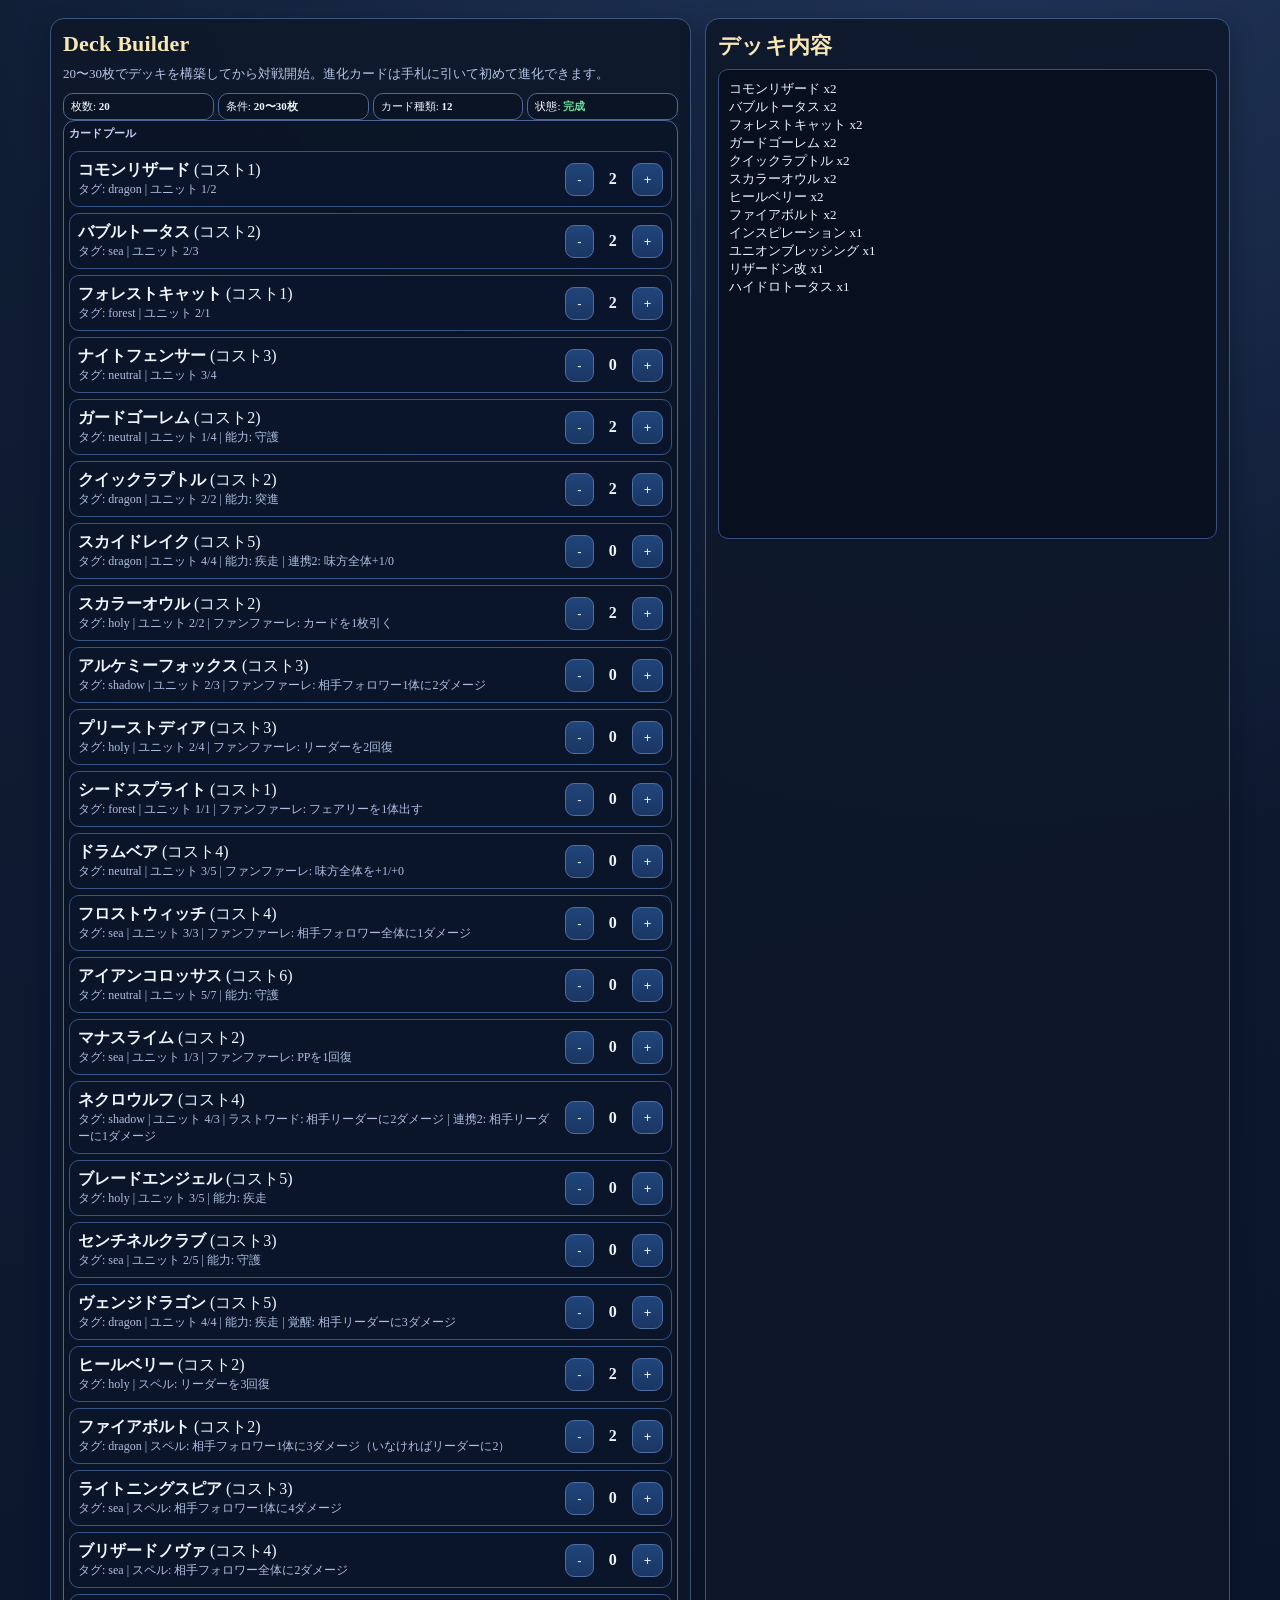
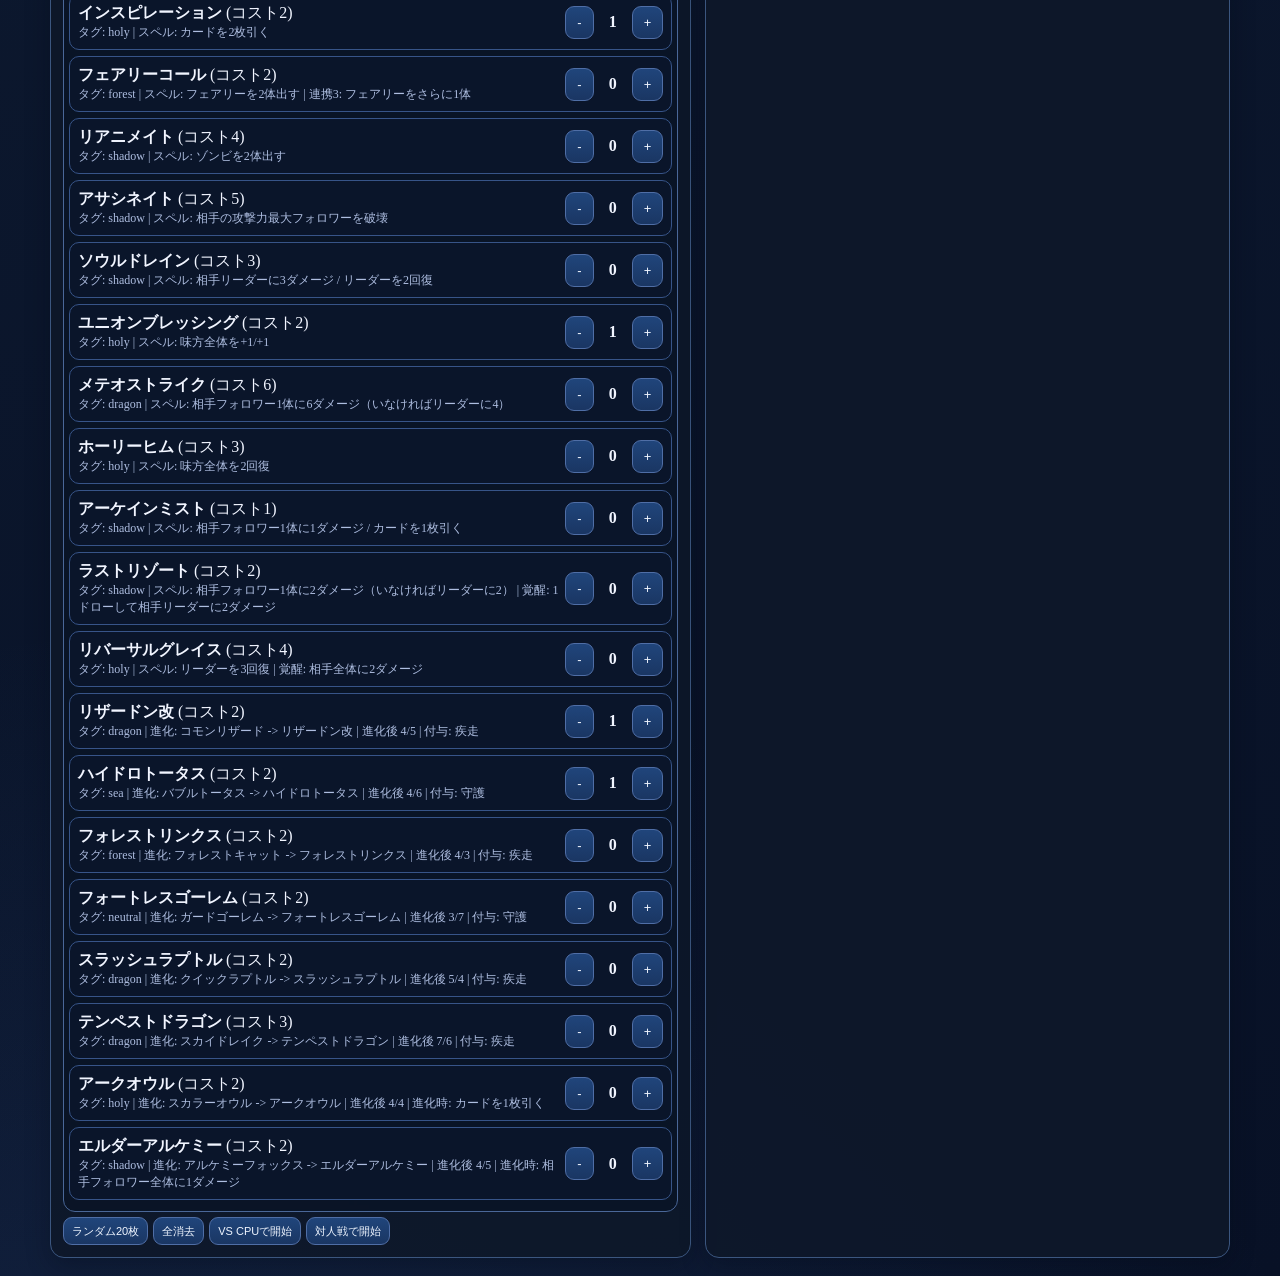
==== battle.html @ 65f060ad "Add PvP pass mode updates and second-player balance bonuses" ====
﻿<!doctype html>
<html lang="ja">
<head>
  <meta charset="UTF-8" />
  <meta name="viewport" content="width=device-width, initial-scale=1.0" />
  <title>Monverse Battle</title>
  <link rel="stylesheet" href="style.css" />
</head>
<body>
  <div id="passOverlay" class="passOverlay hidden">
    <div class="passCard">
      <div id="passTitle" class="passTitle">プレイヤー交代</div>
      <div id="passText" class="passText">端末を次のプレイヤーに渡してください</div>
      <button id="passReadyBtn">準備OK</button>
    </div>
  </div>
  <div class="rotateGuide" id="rotateGuide">
    <div class="rotateCard">
      <div class="rotateIcon">📱↻</div>
      <div class="rotateTitle">横向きプレイ推奨</div>
      <div class="rotateText">バトルは横持ちだと見やすく、操作しやすくなります。</div>
    </div>
  </div>
  <div id="battleScreen" class="app battleApp">
    <section class="panel battleMainPanel">
      <h1>Monverse Prototype</h1>
      <p class="sub">ポケモン風: 進化 / シャドバ風: PPとテンポ。先に相手リーダーHPを0にしたら勝ち。</p>

      <div class="battleArena">
        <div class="status battleHud">
          <div class="chip">ターン: <strong id="turn">1</strong></div>
          <div class="chip">あなたHP: <strong id="playerHp">20</strong></div>
          <div class="chip">相手HP: <strong id="enemyHp">20</strong></div>
          <div class="chip">PP: <strong id="pp">1/1</strong></div>
        </div>
        <div class="chip missionChip">ミッション: <strong id="missionText">未設定</strong></div>

        <div class="leaderRow">
          <div id="enemyLeaderAvatar" class="leaderCard enemyLeader targetLeader"></div>
          <div id="playerLeaderAvatar" class="leaderCard playerLeader"></div>
        </div>

        <div class="board">
          <div class="lane enemyLane">
            <h3>相手の場</h3>
            <div id="enemyBoard"></div>
          </div>
          <div class="lane playerLane">
            <h3>あなたの場（最大4体）</h3>
            <div id="playerBoard"></div>
          </div>
        </div>

        <div class="lane handLane">
          <h3>手札</h3>
          <div id="hand" class="hand"></div>
        </div>
      </div>

      <div class="actions">
        <button id="endTurnBtn">ターン終了</button>
        <button id="resetBtn">構築に戻る</button>
      </div>
    </section>

    <section class="panel battleLogPanel">
      <h1>ログ</h1>
      <div id="log" class="log"></div>
    </section>
  </div>

  <script src="cards.js"></script>
  <script src="game.js"></script>
</body>
</html>
---- style.css ----
﻿:root {
  --bg-night: #0f1d34;
  --bg-deep: #081126;
  --panel: rgba(13, 24, 45, 0.82);
  --panel-soft: rgba(20, 33, 61, 0.72);
  --line: #2c4168;
  --line-strong: #4f6ea4;
  --gold: #e6c26b;
  --gold-soft: #d8b15a;
  --text: #f1f5ff;
  --text-dim: #aebee0;
  --good: #6ae39f;
  --bad: #ff7e7e;
  --btn: #20457b;
  --btn-hover: #2e5ca0;
}

* { box-sizing: border-box; }

body {
  margin: 0;
  color: var(--text);
  font-family: "Yu Mincho", "Hiragino Mincho ProN", "MS PMincho", serif;
  background:
    radial-gradient(circle at 80% -10%, rgba(93, 130, 211, 0.28), transparent 34%),
    radial-gradient(circle at 15% 120%, rgba(71, 120, 199, 0.22), transparent 34%),
    linear-gradient(160deg, var(--bg-night), var(--bg-deep));
  min-height: 100vh;
  padding: 18px;
}

.hidden { display: none; }

.app {
  max-width: 1180px;
  margin: 0 auto;
  display: grid;
  grid-template-columns: 1.1fr 0.9fr;
  gap: 14px;
}

.panel {
  background: linear-gradient(180deg, var(--panel), var(--panel-soft));
  border: 1px solid var(--line);
  border-radius: 14px;
  padding: 12px;
  box-shadow: 0 15px 45px rgba(1, 8, 22, 0.35);
}

h1 {
  margin: 0 0 8px;
  font-size: 22px;
  letter-spacing: 0.8px;
  color: #f7e7b3;
}

.sub {
  margin: 0 0 10px;
  color: var(--text-dim);
  font-size: 13px;
}

.status {
  display: grid;
  grid-template-columns: repeat(4, minmax(0, 1fr));
  gap: 8px;
  margin-bottom: 10px;
}

.leaderRow {
  display: grid;
  grid-template-columns: 1fr 1fr;
  gap: 10px;
  margin-bottom: 10px;
}

.leaderCard {
  border: 1px solid #5375b2;
  border-radius: 12px;
  background: linear-gradient(180deg, rgba(27, 46, 84, 0.95), rgba(13, 25, 49, 0.95));
  padding: 8px;
  min-height: 88px;
  position: relative;
  overflow: hidden;
}

.leaderCard::before {
  content: "";
  position: absolute;
  inset: 0;
  background: radial-gradient(circle at 80% 20%, rgba(255, 255, 255, 0.14), transparent 50%);
  pointer-events: none;
}

.leaderCard.enemyLeader {
  border-color: #9b5f5f;
  background: linear-gradient(180deg, rgba(84, 33, 44, 0.92), rgba(42, 16, 27, 0.94));
}

.leaderCard.playerLeader {
  border-color: #4b83bb;
  background: linear-gradient(180deg, rgba(28, 58, 96, 0.92), rgba(16, 33, 58, 0.94));
}

.leaderInner {
  display: flex;
  align-items: center;
  gap: 8px;
  position: relative;
  z-index: 1;
}

.leaderFace {
  width: 50px;
  height: 50px;
  border-radius: 50%;
  border: 1px solid rgba(255, 255, 255, 0.5);
  display: grid;
  place-items: center;
  font-size: 24px;
  background: radial-gradient(circle at 30% 30%, rgba(255, 255, 255, 0.3), rgba(255, 255, 255, 0.08));
}

.leaderInfo { font-size: 12px; color: #d8e5ff; }
.leaderName { font-size: 13px; font-weight: 700; color: #f7f9ff; }

.chip {
  border: 1px solid var(--line-strong);
  border-radius: 10px;
  background: rgba(8, 18, 39, 0.7);
  padding: 8px;
  font-size: 13px;
}

.board {
  display: grid;
  gap: 10px;
  margin-bottom: 10px;
}

.lane {
  border: 1px solid var(--line);
  border-radius: 12px;
  padding: 10px;
  background: rgba(4, 12, 28, 0.55);
  min-height: 110px;
}

.handLane { margin-bottom: 10px; }

.lane h3 {
  margin: 0 0 8px;
  font-size: 13px;
  color: #c8d6fa;
  letter-spacing: 0.2px;
}

.boardRow {
  display: flex;
  gap: 8px;
  flex-wrap: wrap;
}

.catalog {
  min-height: 260px;
  display: grid;
  gap: 6px;
}

.catalogRow {
  border: 1px solid #375488;
  border-radius: 10px;
  padding: 8px;
  display: grid;
  grid-template-columns: 1fr auto;
  gap: 6px;
  background: rgba(10, 22, 44, 0.8);
}

.catalogMeta {
  font-size: 12px;
  color: var(--text-dim);
}

.rowControls {
  display: inline-flex;
  align-items: center;
  gap: 6px;
}

.qty {
  min-width: 26px;
  text-align: center;
  font-weight: 600;
}

.card {
  border: 1px solid var(--line-strong);
  background: linear-gradient(180deg, #172d53, #112242);
  border-radius: 11px;
  padding: 8px;
  font-size: 13px;
  line-height: 1.35;
  cursor: pointer;
  transition: transform 0.12s ease, border-color 0.12s ease, box-shadow 0.12s ease;
}

.card:hover {
  transform: translateY(-2px);
  border-color: var(--gold-soft);
  box-shadow: 0 4px 14px rgba(8, 20, 42, 0.35);
}

.battleCard {
  width: 154px;
  min-height: 205px;
  display: grid;
  grid-template-rows: auto 1fr auto;
  gap: 6px;
  position: relative;
  overflow: hidden;
  border: 1px solid #5e79b0;
  background: linear-gradient(180deg, rgba(29, 49, 89, 0.92), rgba(20, 31, 58, 0.96));
}

.battleCard::before {
  content: "";
  position: absolute;
  inset: 0;
  background: radial-gradient(circle at 20% 15%, rgba(255, 255, 255, 0.12), transparent 45%);
  pointer-events: none;
}

.battleCard.spellCard {
  border-color: #8a66c9;
  background: linear-gradient(180deg, rgba(60, 42, 111, 0.92), rgba(31, 24, 62, 0.96));
}

.battleCard.evolutionCard {
  border-color: #2ea9ad;
  background: linear-gradient(180deg, rgba(26, 79, 89, 0.92), rgba(14, 42, 49, 0.96));
}

.battleCard.selected {
  border-color: var(--gold);
  box-shadow: 0 0 0 2px rgba(230, 194, 107, 0.35);
}

.battleCard.used { opacity: 0.62; }

.cardTop {
  display: flex;
  justify-content: space-between;
  align-items: flex-start;
  gap: 6px;
  position: relative;
  z-index: 1;
}

.cardName {
  font-size: 13px;
  font-weight: 700;
  color: #f6fbff;
  line-height: 1.2;
}

.costOrb {
  min-width: 28px;
  height: 28px;
  border-radius: 50%;
  border: 1px solid #8dc4ff;
  background: radial-gradient(circle at 30% 30%, #8fd2ff, #2a67b7);
  color: #fff;
  display: grid;
  place-items: center;
  font-size: 13px;
  font-weight: 700;
}

.cardArt {
  border: 1px solid rgba(147, 174, 230, 0.7);
  border-radius: 8px;
  background:
    linear-gradient(160deg, rgba(132, 171, 238, 0.25), rgba(255, 255, 255, 0.04)),
    repeating-linear-gradient(45deg, rgba(255, 255, 255, 0.04), rgba(255, 255, 255, 0.04) 6px, transparent 6px, transparent 12px);
  padding: 6px;
  display: flex;
  flex-direction: column;
  justify-content: space-between;
  align-items: stretch;
  min-height: 92px;
  position: relative;
  z-index: 1;
}

.artFrame {
  width: 100%;
  height: 100%;
  border-radius: 6px;
  border: 1px solid rgba(255, 255, 255, 0.22);
  display: flex;
  align-items: flex-end;
  justify-content: space-between;
  padding: 6px;
  gap: 6px;
}

.artSigil {
  width: 34px;
  height: 34px;
  border-radius: 50%;
  border: 1px solid rgba(255, 255, 255, 0.42);
  display: grid;
  place-items: center;
  font-size: 16px;
  background: rgba(255, 255, 255, 0.14);
}

.artName {
  font-size: 10px;
  letter-spacing: 0.3px;
  color: #ecf4ff;
  background: rgba(0, 0, 0, 0.28);
  padding: 2px 6px;
  border-radius: 999px;
}

.art-dragon { background: linear-gradient(145deg, rgba(178, 91, 72, 0.42), rgba(84, 32, 25, 0.52)); }
.art-forest { background: linear-gradient(145deg, rgba(83, 158, 101, 0.38), rgba(24, 67, 33, 0.52)); }
.art-sea { background: linear-gradient(145deg, rgba(70, 137, 186, 0.38), rgba(24, 48, 86, 0.52)); }
.art-holy { background: linear-gradient(145deg, rgba(199, 180, 91, 0.34), rgba(91, 74, 20, 0.5)); }
.art-shadow { background: linear-gradient(145deg, rgba(127, 82, 153, 0.36), rgba(45, 24, 68, 0.56)); }
.art-neutral { background: linear-gradient(145deg, rgba(120, 136, 166, 0.34), rgba(40, 52, 74, 0.52)); }

.cardText {
  font-size: 11px;
  color: #d9e6ff;
  line-height: 1.25;
  background: rgba(0, 0, 0, 0.28);
  border: 1px solid rgba(255, 255, 255, 0.14);
  border-radius: 6px;
  padding: 3px 5px;
}

.cardBottom {
  display: flex;
  justify-content: space-between;
  align-items: center;
  position: relative;
  z-index: 1;
}

.stat {
  min-width: 30px;
  padding: 3px 6px;
  border-radius: 999px;
  border: 1px solid rgba(255, 255, 255, 0.28);
  font-weight: 700;
  text-align: center;
}

.statAtk { background: rgba(231, 83, 83, 0.38); }
.statHp { background: rgba(72, 175, 112, 0.38); }

.tags {
  display: flex;
  flex-wrap: wrap;
  gap: 4px;
}

.tag {
  font-size: 10px;
  border: 1px solid #7394cf;
  border-radius: 999px;
  padding: 1px 6px;
  color: #dbe8ff;
  background: rgba(39, 63, 108, 0.6);
}

.small {
  font-size: 12px;
  color: var(--text-dim);
}

.emptySlot {
  width: 154px;
  min-height: 205px;
  border: 1px dashed #466091;
  border-radius: 11px;
  display: grid;
  place-items: center;
  color: #93a8d4;
  font-size: 12px;
  background: rgba(13, 26, 50, 0.45);
}

.hand {
  min-height: 240px;
  border: 1px dashed #3c5480;
  border-radius: 11px;
  padding: 8px;
  background: rgba(10, 20, 41, 0.6);
  display: flex;
  gap: 8px;
  flex-wrap: wrap;
}

.actions {
  display: flex;
  gap: 8px;
  margin-top: 10px;
  flex-wrap: wrap;
}

button {
  border: 1px solid #4f6ea6;
  background: linear-gradient(180deg, var(--btn), #1a3663);
  color: #f0f6ff;
  border-radius: 9px;
  padding: 8px 11px;
  font-size: 13px;
  cursor: pointer;
}

button:hover { background: linear-gradient(180deg, var(--btn-hover), #285495); }
button:disabled { opacity: 0.5; cursor: not-allowed; }

.evoBtn {
  width: 100%;
  margin-top: 6px;
  border-color: #7cb6d1;
  background: linear-gradient(180deg, #1b7181, #13505c);
}

.log {
  min-height: 470px;
  max-height: 470px;
  overflow: auto;
  background: rgba(6, 14, 30, 0.78);
  border: 1px solid #2f4570;
  border-radius: 10px;
  padding: 10px;
  font-size: 13px;
  white-space: pre-wrap;
}

.statusGood { color: var(--good); font-weight: 700; }
.statusBad { color: var(--bad); font-weight: 700; }
.win { color: var(--good); font-weight: 700; }
.lose { color: var(--bad); font-weight: 700; }

@media (max-width: 920px) {
  .app { grid-template-columns: 1fr; }
  .status { grid-template-columns: repeat(2, minmax(0, 1fr)); }
  .battleCard,
  .emptySlot { width: 47%; min-width: 142px; }
  .hand { min-height: 180px; }
  .log { min-height: 240px; max-height: 240px; }
}

.titleWrap {
  min-height: calc(100vh - 36px);
  display: grid;
  place-items: center;
}

.titlePanel {
  width: min(880px, 96vw);
  border: 1px solid #3e5f95;
  border-radius: 18px;
  padding: 20px;
  background: linear-gradient(180deg, rgba(13, 25, 49, 0.9), rgba(7, 15, 31, 0.9));
  box-shadow: 0 16px 55px rgba(1, 9, 26, 0.45);
  text-align: center;
}

.titleKicker {
  margin: 0;
  color: #9ab4e8;
  letter-spacing: 1.5px;
  font-size: 12px;
}

.titleMain {
  margin: 8px 0 4px;
  font-size: clamp(42px, 9vw, 88px);
  line-height: 1;
  letter-spacing: 4px;
  color: #f8d98b;
  text-shadow: 0 0 20px rgba(243, 200, 96, 0.28);
}

.titleSub {
  margin: 0 0 14px;
  color: #c4d5f7;
}

.titleStage {
  position: relative;
  margin: 0 auto;
  width: min(520px, 95%);
  height: 250px;
  border-radius: 14px;
  border: 1px solid #345483;
  background:
    radial-gradient(circle at 78% 18%, rgba(250, 241, 179, 0.2), transparent 20%),
    linear-gradient(180deg, rgba(24, 46, 84, 0.65), rgba(10, 24, 50, 0.8));
  overflow: hidden;
}

.moonGlow {
  position: absolute;
  right: 38px;
  top: 30px;
  width: 72px;
  height: 72px;
  border-radius: 50%;
  background: radial-gradient(circle at 35% 35%, #fff7cc, #d0b064);
  filter: blur(0.3px);
  opacity: 0.9;
}

.kungfuCat {
  position: absolute;
  left: 50%;
  top: 55%;
  transform: translate(-50%, -50%);
  width: 110px;
  height: 140px;
  animation: cat-bounce 0.8s ease-in-out infinite;
}

.catHead {
  position: absolute;
  left: 38px;
  top: 0;
  font-size: 34px;
}

.catBody {
  position: absolute;
  left: 41px;
  top: 38px;
  width: 30px;
  height: 54px;
  border-radius: 14px;
  background: linear-gradient(180deg, #f6d28e, #d3975e);
  border: 1px solid rgba(75, 35, 12, 0.36);
}

.paw, .leg {
  position: absolute;
  width: 12px;
  background: linear-gradient(180deg, #f6d28e, #d3975e);
  border-radius: 999px;
  transform-origin: top center;
}

.paw { top: 40px; height: 34px; }
.leg { top: 90px; height: 36px; }

.pawLeft {
  left: 30px;
  animation: paw-left 0.8s ease-in-out infinite;
}

.pawRight {
  left: 68px;
  animation: paw-right 0.8s ease-in-out infinite;
}

.legLeft {
  left: 40px;
  animation: leg-left 0.8s ease-in-out infinite;
}

.legRight {
  left: 60px;
  animation: leg-right 0.8s ease-in-out infinite;
}

.tail {
  position: absolute;
  left: 73px;
  top: 62px;
  width: 36px;
  height: 10px;
  border-radius: 999px;
  background: linear-gradient(180deg, #f6d28e, #d3975e);
  transform-origin: left center;
  animation: tail-swing 0.8s ease-in-out infinite;
}

.titleActions {
  margin-top: 16px;
}

.titleBtn {
  display: inline-block;
  min-width: 220px;
  text-decoration: none;
  border: 1px solid #4f6ea6;
  background: linear-gradient(180deg, #2b5da5, #1a3d70);
  color: #f6fbff;
  border-radius: 10px;
  padding: 12px 18px;
  font-weight: 700;
  letter-spacing: 0.4px;
}

.titleBtn:hover {
  background: linear-gradient(180deg, #3c74c4, #245394);
}

@keyframes cat-bounce {
  0%, 100% { transform: translate(-50%, -50%) translateY(0); }
  50% { transform: translate(-50%, -50%) translateY(-6px); }
}

@keyframes paw-left {
  0%, 100% { transform: rotate(25deg); }
  50% { transform: rotate(-45deg); }
}

@keyframes paw-right {
  0%, 100% { transform: rotate(-20deg); }
  50% { transform: rotate(55deg); }
}

@keyframes leg-left {
  0%, 100% { transform: rotate(-10deg); }
  50% { transform: rotate(25deg); }
}

@keyframes leg-right {
  0%, 100% { transform: rotate(15deg); }
  50% { transform: rotate(-20deg); }
}

@keyframes tail-swing {
  0%, 100% { transform: rotate(20deg); }
  50% { transform: rotate(-25deg); }
}
/* --- Party Mode Overrides --- */
body {
  animation: bg-pan 16s ease-in-out infinite alternate;
}

.panel {
  animation: panel-float 7s ease-in-out infinite;
}

.chip {
  animation: chip-pulse 2.4s ease-in-out infinite;
}

.leaderCard {
  animation: aura-wave 3s ease-in-out infinite;
}

.battleCard {
  animation: card-idle 2.6s ease-in-out infinite;
}

.battleCard.selected {
  animation: selected-glow 0.9s ease-in-out infinite;
}

.costOrb {
  animation: orb-spin 3.6s linear infinite;
}

.artSigil {
  animation: sigil-bob 1.8s ease-in-out infinite;
}

.hand .battleCard {
  transform-origin: center bottom;
}

.hand .battleCard:nth-child(odd) { animation-delay: .1s; }
.hand .battleCard:nth-child(even) { animation-delay: .35s; }

button {
  transition: transform .14s ease, box-shadow .14s ease, filter .14s ease;
}

button:hover {
  transform: translateY(-2px) scale(1.02);
  box-shadow: 0 6px 16px rgba(42, 106, 197, .35);
  filter: brightness(1.08);
}

.titleStage {
  animation: stage-breathe 3.4s ease-in-out infinite;
}

.titleBtn {
  animation: btn-throb 1.6s ease-in-out infinite;
}

.fx-layer {
  position: fixed;
  inset: 0;
  pointer-events: none;
  overflow: hidden;
  z-index: 999;
}

.fx-particle {
  position: absolute;
  left: 0;
  top: 0;
  font-size: 20px;
  opacity: 0;
  transform: translate(-50%, -50%);
  animation: fx-burst var(--dur, 900ms) ease-out forwards;
  text-shadow: 0 0 10px rgba(255,255,255,.6);
}

.screen-flash::after {
  content: "";
  position: fixed;
  inset: 0;
  pointer-events: none;
  background: radial-gradient(circle at center, rgba(255,255,255,.22), transparent 60%);
  animation: flash-out 260ms ease-out forwards;
  z-index: 998;
}

@keyframes bg-pan {
  0% { background-position: 0% 0%, 100% 100%, 0% 0%; }
  100% { background-position: 8% -3%, 88% 108%, 100% 100%; }
}

@keyframes panel-float {
  0%, 100% { transform: translateY(0); }
  50% { transform: translateY(-3px); }
}

@keyframes chip-pulse {
  0%, 100% { box-shadow: 0 0 0 rgba(123, 167, 245, 0); }
  50% { box-shadow: 0 0 14px rgba(123, 167, 245, 0.24); }
}

@keyframes aura-wave {
  0%, 100% { box-shadow: inset 0 0 0 rgba(255,255,255,0); }
  50% { box-shadow: inset 0 0 18px rgba(255,255,255,0.14); }
}

@keyframes card-idle {
  0%, 100% { transform: translateY(0) rotate(0deg); }
  50% { transform: translateY(-2px) rotate(-0.35deg); }
}

@keyframes selected-glow {
  0%, 100% { box-shadow: 0 0 0 2px rgba(230, 194, 107, 0.32), 0 0 0 rgba(230, 194, 107, 0); }
  50% { box-shadow: 0 0 0 2px rgba(230, 194, 107, 0.55), 0 0 16px rgba(230, 194, 107, .35); }
}

@keyframes orb-spin {
  0% { transform: rotate(0deg); filter: hue-rotate(0deg); }
  100% { transform: rotate(360deg); filter: hue-rotate(14deg); }
}

@keyframes sigil-bob {
  0%, 100% { transform: translateY(0) scale(1); }
  50% { transform: translateY(-3px) scale(1.04); }
}

@keyframes stage-breathe {
  0%, 100% { transform: scale(1); }
  50% { transform: scale(1.008); }
}

@keyframes btn-throb {
  0%, 100% { box-shadow: 0 0 0 rgba(94, 168, 255, 0); }
  50% { box-shadow: 0 0 20px rgba(94, 168, 255, 0.35); }
}

@keyframes flash-out {
  from { opacity: 1; }
  to { opacity: 0; }
}

@keyframes fx-burst {
  0% {
    opacity: 0;
    transform: translate(-50%, -50%) rotate(0deg) scale(.4);
  }
  10% {
    opacity: 1;
  }
  100% {
    opacity: 0;
    transform:
      translate(calc(-50% + var(--dx, 0px)), calc(-50% + var(--dy, -80px)))
      rotate(var(--rot, 180deg))
      scale(1.25);
  }
}
/* --- Battle Board Refresh (Shadowverse-like layout + mobile) --- */
.battleApp {
  grid-template-columns: 1fr 360px;
  align-items: start;
}

.battleMainPanel {
  padding: 14px;
}

.battleLogPanel .log {
  min-height: 620px;
  max-height: 620px;
}

.battleArena {
  border: 1px solid rgba(89, 129, 191, 0.55);
  border-radius: 14px;
  padding: 10px;
  background:
    radial-gradient(circle at 50% 48%, rgba(125, 171, 255, 0.16), transparent 38%),
    linear-gradient(180deg, rgba(10, 22, 44, 0.68), rgba(6, 15, 33, 0.72));
  box-shadow: inset 0 0 40px rgba(3, 10, 24, 0.55);
}

.battleHud {
  margin-bottom: 12px;
}

.enemyLane {
  background: linear-gradient(180deg, rgba(73, 30, 40, 0.32), rgba(23, 11, 17, 0.38));
}

.playerLane {
  background: linear-gradient(180deg, rgba(28, 58, 96, 0.32), rgba(13, 25, 44, 0.38));
}

.targetLeader {
  cursor: pointer;
  transition: transform .14s ease, box-shadow .14s ease, border-color .14s ease;
}

.targetLeader:hover {
  transform: translateY(-2px);
}

.leaderTargetable {
  border-color: var(--gold) !important;
  box-shadow: 0 0 0 2px rgba(230, 194, 107, .35), 0 0 18px rgba(230, 194, 107, .28);
}

.actions #attackHint {
  display: inline-flex;
  align-items: center;
  margin-left: 4px;
}

@media (max-width: 1120px) {
  .battleApp {
    grid-template-columns: 1fr;
  }

  .battleLogPanel .log {
    min-height: 220px;
    max-height: 260px;
  }
}

@media (max-width: 820px) {
  body {
    padding: 10px;
  }

  .battleMainPanel {
    padding: 10px;
  }

  .status {
    grid-template-columns: repeat(2, minmax(0, 1fr));
    gap: 6px;
  }

  .leaderRow {
    grid-template-columns: 1fr;
    gap: 8px;
  }

  .lane {
    padding: 8px;
    min-height: 88px;
  }

  .boardRow {
    flex-wrap: nowrap;
    overflow-x: auto;
    padding-bottom: 4px;
    scrollbar-width: thin;
  }

  .battleCard,
  .emptySlot {
    width: 128px;
    min-width: 128px;
    min-height: 178px;
  }

  .hand {
    flex-wrap: nowrap;
    overflow-x: auto;
    min-height: 190px;
    gap: 7px;
  }

  .cardName {
    font-size: 12px;
  }

  .cardText {
    font-size: 10px;
  }

  .actions {
    gap: 6px;
  }

  .actions button {
    padding: 9px 10px;
    font-size: 12px;
  }

  .actions #attackHint {
    flex-basis: 100%;
    font-size: 11px;
    margin-left: 0;
  }
}
/* --- Strong Mobile Fixes --- */
@media (max-width: 900px) {
  .battleApp {
    grid-template-columns: 1fr !important;
    gap: 10px;
  }

  .battleMainPanel,
  .battleLogPanel {
    width: 100%;
  }

  .battleLogPanel {
    order: 2;
  }

  .battleMainPanel {
    order: 1;
  }

  .battleArena {
    padding: 8px;
  }

  .boardRow,
  .hand {
    overflow-x: auto;
    overflow-y: hidden;
    -webkit-overflow-scrolling: touch;
    overscroll-behavior-x: contain;
    touch-action: pan-x;
  }

  .boardRow > *,
  .hand > * {
    flex: 0 0 auto;
  }

  .battleCard,
  .emptySlot {
    width: 132px !important;
    min-width: 132px !important;
    min-height: 182px !important;
  }

  .battleLogPanel .log {
    min-height: 180px !important;
    max-height: 220px !important;
  }
}

@media (max-width: 600px) {
  body {
    padding: 0;
  }

  .battleApp {
    gap: 0;
  }

  .battleMainPanel,
  .battleLogPanel {
    border-radius: 0;
    border-left: 0;
    border-right: 0;
    padding: 8px;
  }

  .status {
    grid-template-columns: repeat(2, minmax(0, 1fr));
  }

  .leaderRow {
    grid-template-columns: 1fr;
  }

  .lane {
    padding: 6px;
  }

  .battleCard,
  .emptySlot {
    width: 122px !important;
    min-width: 122px !important;
    min-height: 170px !important;
  }

  .cardTop,
  .cardBottom {
    gap: 4px;
  }

  .cardName {
    font-size: 11px;
  }

  .costOrb {
    min-width: 24px;
    height: 24px;
    font-size: 12px;
  }

  .actions {
    position: sticky;
    bottom: 0;
    z-index: 6;
    background: rgba(8, 16, 32, 0.92);
    padding-top: 6px;
  }

  .actions button {
    flex: 1;
    min-height: 40px;
  }

  .actions #attackHint {
    flex-basis: 100%;
    font-size: 10px;
    line-height: 1.35;
  }

  .battleLogPanel .log {
    min-height: 140px !important;
    max-height: 170px !important;
  }
}
/* --- Orientation Mode (Battle) --- */
.rotateGuide {
  display: none;
}

.rotateCard {
  width: min(320px, 86vw);
  border: 1px solid #6e8fc9;
  border-radius: 14px;
  background: linear-gradient(180deg, rgba(17, 33, 66, 0.96), rgba(9, 20, 43, 0.96));
  padding: 14px;
  box-shadow: 0 12px 35px rgba(1, 9, 22, 0.5);
  text-align: center;
}

.rotateIcon {
  font-size: 30px;
  margin-bottom: 6px;
}

.rotateTitle {
  font-weight: 700;
  color: #f6df9a;
  margin-bottom: 4px;
}

.rotateText {
  font-size: 12px;
  color: #c7d7f6;
}

/* 横持ちスマホ: ここを本命レイアウトに */
@media (max-width: 950px) and (orientation: landscape) {
  body {
    padding: 6px;
  }

  .rotateGuide {
    display: none !important;
  }

  .battleApp {
    grid-template-columns: 1fr 300px !important;
    gap: 8px;
  }

  .battleMainPanel,
  .battleLogPanel {
    padding: 8px;
  }

  .battleArena {
    padding: 8px;
  }

  .status {
    grid-template-columns: repeat(4, minmax(0, 1fr));
    gap: 6px;
    margin-bottom: 8px;
  }

  .leaderRow {
    grid-template-columns: 1fr 1fr;
    gap: 6px;
    margin-bottom: 8px;
  }

  .leaderCard {
    min-height: 72px;
    padding: 6px;
  }

  .leaderFace {
    width: 40px;
    height: 40px;
    font-size: 20px;
  }

  .lane {
    padding: 6px;
    min-height: 80px;
  }

  .boardRow,
  .hand {
    flex-wrap: nowrap;
    overflow-x: auto;
    -webkit-overflow-scrolling: touch;
    touch-action: pan-x;
  }

  .battleCard,
  .emptySlot {
    width: 110px !important;
    min-width: 110px !important;
    min-height: 154px !important;
  }

  .cardName {
    font-size: 10px;
  }

  .cardText {
    font-size: 9px;
    line-height: 1.2;
    padding: 2px 4px;
  }

  .costOrb {
    min-width: 22px;
    height: 22px;
    font-size: 11px;
  }

  .artSigil {
    width: 26px;
    height: 26px;
    font-size: 13px;
  }

  .stat {
    min-width: 24px;
    padding: 2px 4px;
    font-size: 11px;
  }

  .hand {
    min-height: 166px;
    gap: 6px;
  }

  .actions {
    margin-top: 6px;
    gap: 6px;
  }

  .actions button {
    min-height: 36px;
    padding: 6px 9px;
    font-size: 12px;
  }

  .actions #attackHint {
    flex-basis: 100%;
    font-size: 10px;
    margin-left: 0;
  }

  .battleLogPanel .log {
    min-height: 320px !important;
    max-height: 320px !important;
    font-size: 12px;
  }
}

/* 縦持ちスマホ: プレイ可能だが横持ち誘導を表示 */
@media (max-width: 950px) and (orientation: portrait) {
  .rotateGuide {
    position: fixed;
    inset: 0;
    display: grid;
    place-items: start center;
    padding-top: 8px;
    pointer-events: none;
    z-index: 20;
  }

  .rotateCard {
    pointer-events: none;
    transform: scale(0.94);
    opacity: 0.96;
  }

  .battleApp {
    grid-template-columns: 1fr !important;
  }

  .battleLogPanel .log {
    min-height: 120px !important;
    max-height: 150px !important;
  }
}
/* --- Clean UI Pass --- */
:root {
  --clean-panel: rgba(14, 24, 42, 0.9);
  --clean-line: #3b567f;
  --clean-card: linear-gradient(180deg, #173055, #132645);
  --clean-muted: #b4c4e4;
}

body {
  animation: none !important;
}

.panel,
.chip,
.leaderCard,
.battleCard,
.costOrb,
.artSigil,
.titleStage,
.titleBtn {
  animation: none !important;
}

.panel {
  background: var(--clean-panel);
  border: 1px solid var(--clean-line);
  box-shadow: 0 8px 24px rgba(3, 9, 22, 0.32);
}

h1 {
  letter-spacing: 0.2px;
}

.sub {
  color: var(--clean-muted);
}

.status {
  gap: 6px;
}

.chip {
  background: rgba(9, 18, 35, 0.72);
  border-color: #4c6997;
  padding: 7px 8px;
}

.battleArena {
  box-shadow: inset 0 0 20px rgba(4, 10, 24, 0.45);
}

.lane {
  border-color: #3f5884;
  background: rgba(8, 18, 36, 0.56);
}

.enemyLane,
.playerLane {
  background: rgba(10, 20, 40, 0.54);
}

.card {
  transition: transform .1s ease, border-color .1s ease;
}

.card:hover {
  box-shadow: none;
  transform: translateY(-1px);
}

.battleCard {
  background: var(--clean-card);
  border-color: #5f7db2;
}

.battleCard.spellCard {
  background: linear-gradient(180deg, #2f3565, #242953);
  border-color: #7c74b3;
}

.battleCard.evolutionCard {
  background: linear-gradient(180deg, #204c63, #173a4e);
  border-color: #4f95a7;
}

.battleCard.selected {
  box-shadow: 0 0 0 2px rgba(230, 194, 107, 0.3);
}

.cardText {
  background: rgba(4, 10, 20, 0.42);
  border-color: rgba(255, 255, 255, 0.1);
}

.tag {
  background: rgba(32, 50, 87, 0.5);
}

.actions {
  gap: 6px;
}

button {
  transition: background .1s ease, border-color .1s ease;
}

button:hover {
  transform: none;
  filter: none;
  box-shadow: none;
}

.log {
  background: rgba(7, 14, 28, 0.78);
  border-color: #36507d;
}

.rotateCard {
  box-shadow: 0 8px 20px rgba(3, 9, 22, 0.35);
}

@media (max-width: 950px) and (orientation: landscape) {
  .battleApp {
    gap: 6px;
  }

  .battleMainPanel,
  .battleLogPanel {
    padding: 7px;
  }

  .status {
    gap: 5px;
  }

  .battleCard,
  .emptySlot {
    width: 106px !important;
    min-width: 106px !important;
    min-height: 148px !important;
  }

  .battleLogPanel .log {
    min-height: 280px !important;
    max-height: 280px !important;
  }
}
/* --- Compact Battle Fit --- */
.battleApp {
  height: calc(100dvh - 12px);
  max-height: calc(100dvh - 12px);
}

.battleMainPanel,
.battleLogPanel {
  min-height: 0;
  height: 100%;
  display: flex;
  flex-direction: column;
}

.battleMainPanel {
  gap: 6px;
}

.battleMainPanel h1 {
  margin-bottom: 4px;
  font-size: 18px;
}

.battleMainPanel .sub {
  margin-bottom: 6px;
  font-size: 11px;
}

.battleArena {
  flex: 1;
  min-height: 0;
  display: grid;
  grid-template-rows: auto auto auto 1fr;
  gap: 6px;
}

.status {
  margin-bottom: 0;
}

.leaderRow {
  margin-bottom: 0;
}

.board {
  margin-bottom: 0;
  gap: 6px;
}

.lane {
  min-height: 76px;
  padding: 6px;
}

.lane h3 {
  margin-bottom: 5px;
  font-size: 12px;
}

.handLane {
  margin-bottom: 0;
}

.hand {
  min-height: 156px;
  max-height: 170px;
  overflow-x: auto;
  overflow-y: hidden;
  flex-wrap: nowrap;
}

.boardRow {
  flex-wrap: nowrap;
  overflow-x: auto;
  overflow-y: hidden;
}

.battleCard,
.emptySlot {
  width: 102px !important;
  min-width: 102px !important;
  min-height: 146px !important;
}

.cardName {
  font-size: 10px;
}

.cardText {
  font-size: 8.5px;
  line-height: 1.15;
  padding: 2px 4px;
}

.costOrb {
  min-width: 20px;
  height: 20px;
  font-size: 10px;
}

.artSigil {
  width: 24px;
  height: 24px;
  font-size: 12px;
}

.stat {
  min-width: 22px;
  padding: 1px 3px;
  font-size: 10px;
}

.tag {
  font-size: 9px;
  padding: 1px 5px;
}

.actions {
  margin-top: 0;
  gap: 5px;
}

.actions button {
  min-height: 32px;
  padding: 5px 8px;
  font-size: 11px;
}

.actions #attackHint {
  font-size: 10px;
}

.battleLogPanel h1 {
  margin-bottom: 5px;
  font-size: 16px;
}

.battleLogPanel .log {
  flex: 1;
  min-height: 0 !important;
  max-height: none !important;
  font-size: 11px;
  padding: 8px;
}

@media (max-width: 950px) and (orientation: landscape) {
  .battleApp {
    height: 100dvh;
    max-height: 100dvh;
    grid-template-columns: 1fr 250px !important;
    gap: 6px;
  }

  .battleMainPanel,
  .battleLogPanel {
    padding: 6px;
  }

  .battleCard,
  .emptySlot {
    width: 92px !important;
    min-width: 92px !important;
    min-height: 132px !important;
  }

  .hand {
    min-height: 136px;
    max-height: 144px;
  }

  .battleLogPanel .log {
    font-size: 10px;
  }
}

@media (max-width: 700px) and (orientation: portrait) {
  .battleApp {
    height: auto;
    max-height: none;
  }

  .battleMainPanel,
  .battleLogPanel {
    height: auto;
  }

  .battleArena {
    grid-template-rows: auto auto auto auto;
  }
}
/* --- Efficient Battle UI --- */
.cardPreview {
  margin-top: 6px;
  border: 1px solid #466393;
  border-radius: 8px;
  background: rgba(8, 18, 36, 0.75);
  padding: 6px 8px;
  min-height: 52px;
}

.previewName {
  font-size: 12px;
  color: #e8f0ff;
  margin-bottom: 2px;
}

.previewText {
  font-size: 11px;
  color: #b8c9e8;
  line-height: 1.3;
}

.handCardCompact .cardText {
  display: none !important;
}

.handCardCompact .cardArt {
  min-height: 70px;
}

.handCardCompact .cardBottom {
  margin-top: 2px;
}

.handCardCompact {
  position: relative;
}

.miniInfoBtn {
  position: absolute;
  right: 6px;
  bottom: 6px;
  width: 22px;
  height: 22px;
  padding: 0;
  border-radius: 999px;
  border: 1px solid #7ea0d6;
  background: rgba(18, 41, 77, 0.9);
  font-size: 12px;
  line-height: 1;
}

/* ボタン重なり防止: sticky解除 */
@media (max-width: 600px) {
  .actions {
    position: static !important;
    background: transparent !important;
    padding-top: 0 !important;
  }

  .hand {
    margin-bottom: 6px;
  }

  .cardPreview {
    margin-bottom: 6px;
  }
}

@media (max-width: 950px) and (orientation: landscape) {
  .actions {
    flex-wrap: nowrap;
    align-items: center;
  }

  .actions #attackHint {
    flex: 1;
    white-space: nowrap;
    overflow: hidden;
    text-overflow: ellipsis;
  }

  .hand {
    max-height: 130px;
    min-height: 122px;
  }

  .cardPreview {
    min-height: 42px;
    padding: 5px 7px;
  }

  .previewText {
    font-size: 10px;
    line-height: 1.25;
  }
}
/* --- Battle Overlap Hotfix --- */
.battleMainPanel {
  overflow: hidden;
}

.handLane {
  display: grid;
  grid-template-rows: auto auto auto;
  gap: 6px;
}

.hand {
  height: 176px !important;
  min-height: 176px !important;
  max-height: 176px !important;
  padding: 6px !important;
  display: flex;
  flex-wrap: nowrap;
  gap: 6px;
  overflow-x: auto;
  overflow-y: hidden !important;
  align-items: stretch;
}

.hand .battleCard {
  width: 110px !important;
  min-width: 110px !important;
  height: 100% !important;
  min-height: 0 !important;
  max-height: none !important;
}

.hand .emptySlot {
  width: 110px !important;
  min-width: 110px !important;
  height: 100% !important;
  min-height: 0 !important;
}

.hand .cardArt {
  min-height: 56px !important;
}

.cardPreview {
  min-height: 56px !important;
}

.actions {
  position: static !important;
  margin-top: 6px !important;
  z-index: 1;
}

@media (max-width: 1100px) and (orientation: landscape) {
  .hand {
    height: 142px !important;
    min-height: 142px !important;
    max-height: 142px !important;
  }

  .hand .battleCard,
  .hand .emptySlot {
    width: 92px !important;
    min-width: 92px !important;
  }

  .hand .cardName {
    font-size: 10px;
  }

  .hand .costOrb {
    min-width: 19px;
    height: 19px;
    font-size: 10px;
  }

  .hand .cardArt {
    min-height: 44px !important;
  }

  .cardPreview {
    min-height: 44px !important;
  }
}

@media (max-width: 700px) and (orientation: portrait) {
  .hand {
    height: 160px !important;
    min-height: 160px !important;
    max-height: 160px !important;
  }

  .hand .battleCard,
  .hand .emptySlot {
    width: 98px !important;
    min-width: 98px !important;
  }
}
/* --- Minimal Battle Layout (No Overlap) --- */
.battleApp {
  height: 100dvh !important;
  max-height: 100dvh !important;
  grid-template-columns: 1fr 240px !important;
  gap: 6px !important;
}

.battleMainPanel,
.battleLogPanel {
  height: 100%;
  min-height: 0;
  display: flex;
  flex-direction: column;
  padding: 8px !important;
}

.battleMainPanel h1 {
  font-size: 16px !important;
  margin: 0 0 4px !important;
}

.battleMainPanel .sub {
  display: none !important;
}

.battleArena {
  flex: 1;
  min-height: 0;
  display: grid !important;
  grid-template-rows: auto auto 1fr auto;
  gap: 5px;
  padding: 6px !important;
}

.status {
  margin: 0 !important;
  gap: 4px !important;
}

.chip {
  padding: 5px 7px !important;
  font-size: 11px !important;
}

.leaderRow {
  margin: 0 !important;
  display: flex !important;
  gap: 6px !important;
  align-items: center;
}

#playerLeaderAvatar {
  display: none !important;
}

#enemyLeaderAvatar {
  width: 170px;
  min-height: 44px !important;
  padding: 4px 6px !important;
}

#enemyLeaderAvatar .leaderFace {
  width: 28px;
  height: 28px;
  font-size: 15px;
}

#enemyLeaderAvatar .leaderName {
  font-size: 11px;
}

#enemyLeaderAvatar .leaderInfo {
  font-size: 10px;
}

.board {
  margin: 0 !important;
  gap: 5px !important;
}

.lane {
  min-height: 0 !important;
  padding: 5px !important;
}

.lane h3 {
  margin: 0 0 4px !important;
  font-size: 11px !important;
}

.boardRow {
  min-height: 110px;
  overflow-x: auto;
  overflow-y: hidden;
  flex-wrap: nowrap !important;
  gap: 5px;
}

.handLane {
  margin: 0 !important;
}

.hand {
  height: 118px !important;
  min-height: 118px !important;
  max-height: 118px !important;
  padding: 5px !important;
  overflow-x: auto;
  overflow-y: hidden !important;
  flex-wrap: nowrap !important;
  gap: 5px !important;
}

.battleCard,
.emptySlot,
.hand .battleCard,
.hand .emptySlot {
  width: 84px !important;
  min-width: 84px !important;
  min-height: 118px !important;
  height: 118px !important;
  padding: 5px !important;
}

.cardTop {
  gap: 4px;
}

.cardName {
  font-size: 9px !important;
  line-height: 1.1;
}

.costOrb {
  min-width: 16px !important;
  height: 16px !important;
  font-size: 9px !important;
}

.cardArt {
  min-height: 40px !important;
  padding: 4px !important;
}

.artSigil {
  width: 16px !important;
  height: 16px !important;
  font-size: 10px !important;
}

.artName,
.tag {
  font-size: 8px !important;
}

.cardText {
  display: none !important;
}

.stat {
  min-width: 16px !important;
  padding: 0 2px !important;
  font-size: 8px !important;
}

.cardPreview,
.previewName,
.previewText,
.miniInfoBtn,
#attackHint {
  display: none !important;
}

.actions {
  margin-top: 5px !important;
  gap: 5px !important;
  position: static !important;
  padding: 0 !important;
  background: transparent !important;
}

.actions button {
  min-height: 28px !important;
  padding: 4px 8px !important;
  font-size: 11px !important;
}

.battleLogPanel .log {
  flex: 1;
  min-height: 0 !important;
  max-height: none !important;
  font-size: 10px !important;
  padding: 6px !important;
}

@media (max-width: 1100px) {
  .battleApp {
    grid-template-columns: 1fr !important;
  }

  .battleLogPanel {
    display: none !important;
  }

  .battleArena {
    grid-template-rows: auto auto auto auto;
  }
}

@media (max-width: 950px) and (orientation: landscape) {
  .battleMainPanel {
    padding: 6px !important;
  }

  .hand {
    height: 108px !important;
    min-height: 108px !important;
    max-height: 108px !important;
  }

  .battleCard,
  .emptySlot,
  .hand .battleCard,
  .hand .emptySlot {
    width: 76px !important;
    min-width: 76px !important;
    min-height: 108px !important;
    height: 108px !important;
  }
}
/* --- Hand Cost Always Visible + Polish --- */
.hand .battleCard {
  position: relative;
  border-color: #6f8fc5 !important;
  background: linear-gradient(180deg, #1a345f, #132949) !important;
}

.hand .battleCard::after {
  content: attr(data-cost);
  position: absolute;
  top: 4px;
  left: 4px;
  width: 18px;
  height: 18px;
  border-radius: 999px;
  border: 1px solid #b9dcff;
  background: radial-gradient(circle at 30% 30%, #94d9ff, #2d74c8);
  color: #ffffff;
  font-size: 10px;
  font-weight: 700;
  display: grid;
  place-items: center;
  z-index: 5;
  box-shadow: 0 2px 6px rgba(14, 35, 67, 0.45);
}

/* 手札では右上の通常コストオーブを隠して重複回避 */
.hand .battleCard .costOrb {
  opacity: 0;
}

.hand .battleCard .cardName {
  padding-left: 20px;
}

/* 盤面の見た目を少し上質に */
.battleArena {
  border-color: rgba(106, 143, 206, 0.62) !important;
  background:
    radial-gradient(circle at 50% 48%, rgba(143, 184, 255, 0.1), transparent 45%),
    linear-gradient(180deg, rgba(8, 20, 40, 0.74), rgba(5, 14, 31, 0.78)) !important;
}

.lane {
  border-color: #4a6798 !important;
  backdrop-filter: blur(1.5px);
}

.boardRow {
  scrollbar-width: thin;
}

.boardRow::-webkit-scrollbar,
.hand::-webkit-scrollbar {
  height: 7px;
}

.boardRow::-webkit-scrollbar-thumb,
.hand::-webkit-scrollbar-thumb {
  background: rgba(117, 148, 204, 0.55);
  border-radius: 999px;
}

@media (max-width: 950px) and (orientation: landscape) {
  .hand .battleCard::after {
    width: 16px;
    height: 16px;
    font-size: 9px;
    top: 3px;
    left: 3px;
  }

  .hand .battleCard .cardName {
    padding-left: 17px;
  }
}
.passOverlay {
  position: fixed;
  inset: 0;
  z-index: 50;
  background: rgba(2, 8, 20, 0.82);
  display: grid;
  place-items: center;
}

.passCard {
  width: min(360px, 88vw);
  border: 1px solid #6688c7;
  border-radius: 12px;
  background: linear-gradient(180deg, rgba(22, 39, 74, 0.96), rgba(12, 24, 48, 0.96));
  padding: 14px;
  text-align: center;
}

.passTitle {
  font-weight: 700;
  color: #f6df9a;
  margin-bottom: 4px;
}

.passText {
  font-size: 12px;
  color: #c6d6f4;
  margin-bottom: 10px;
}
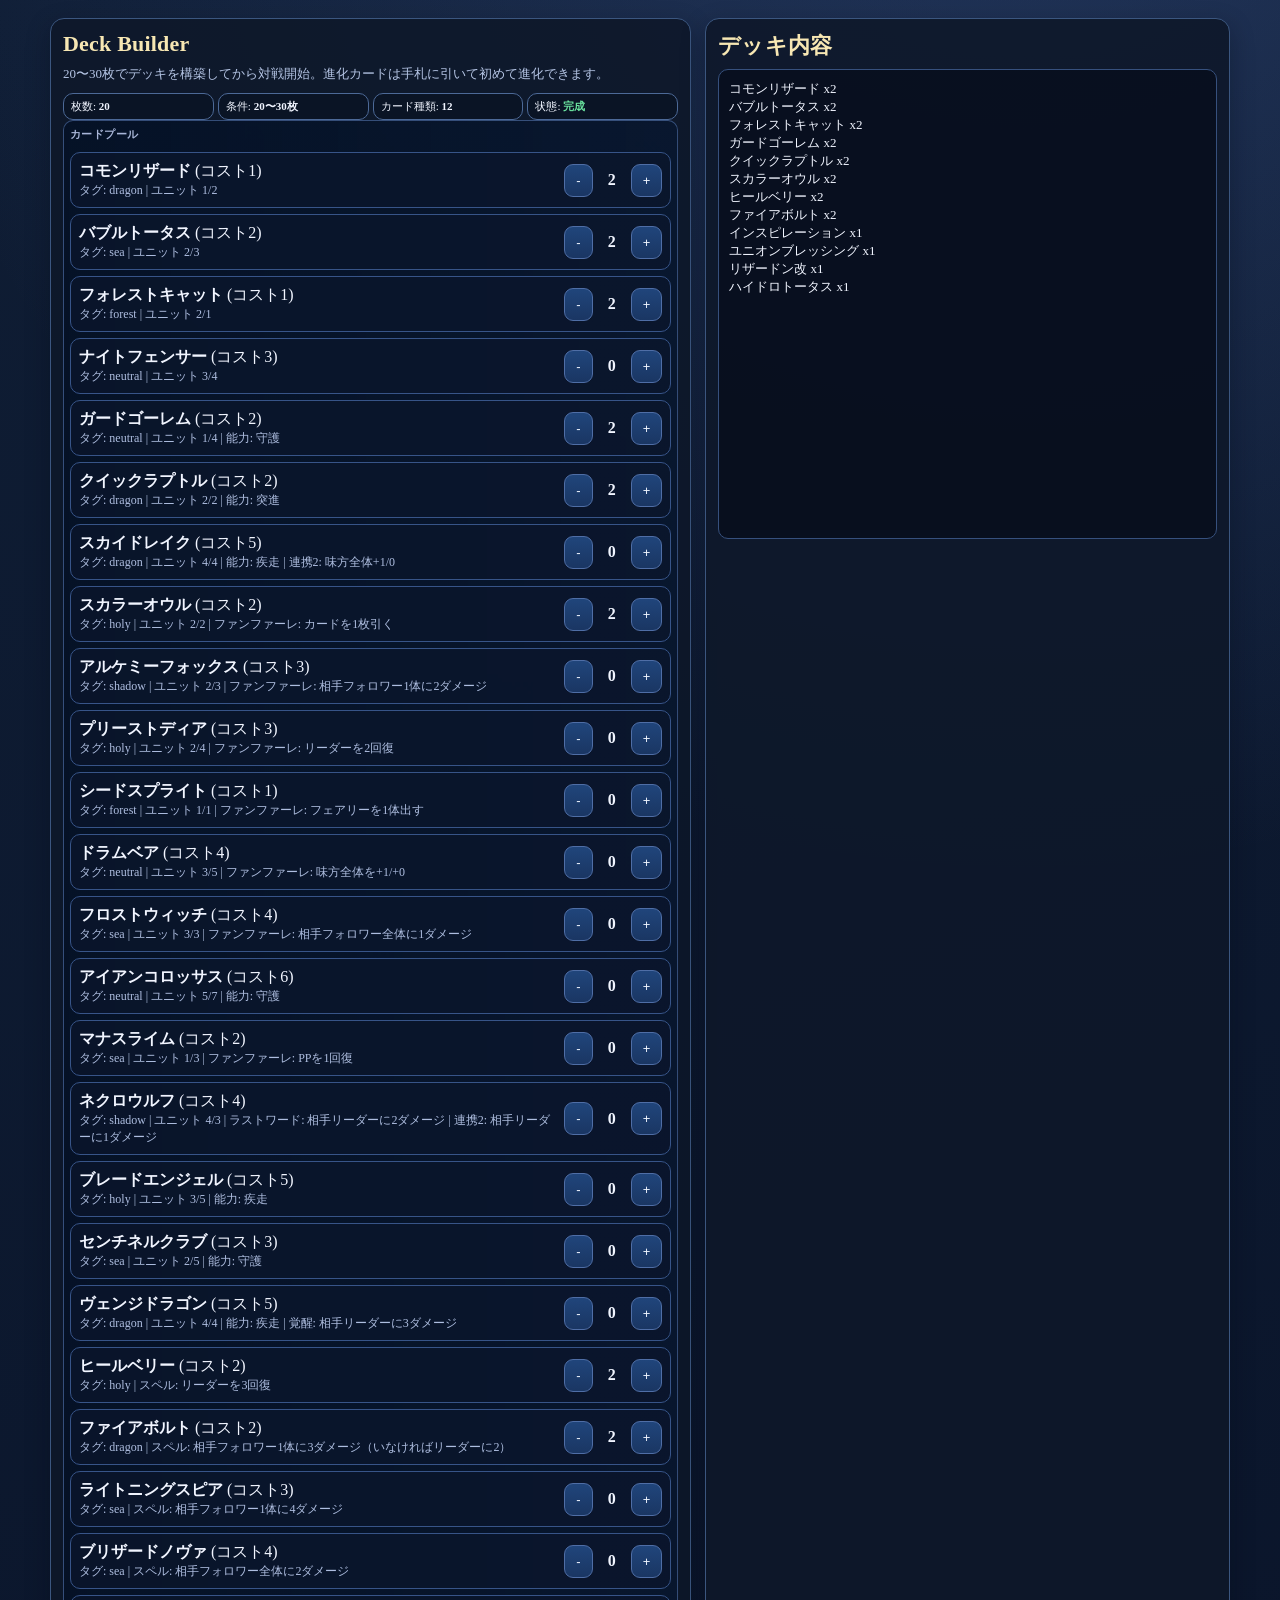
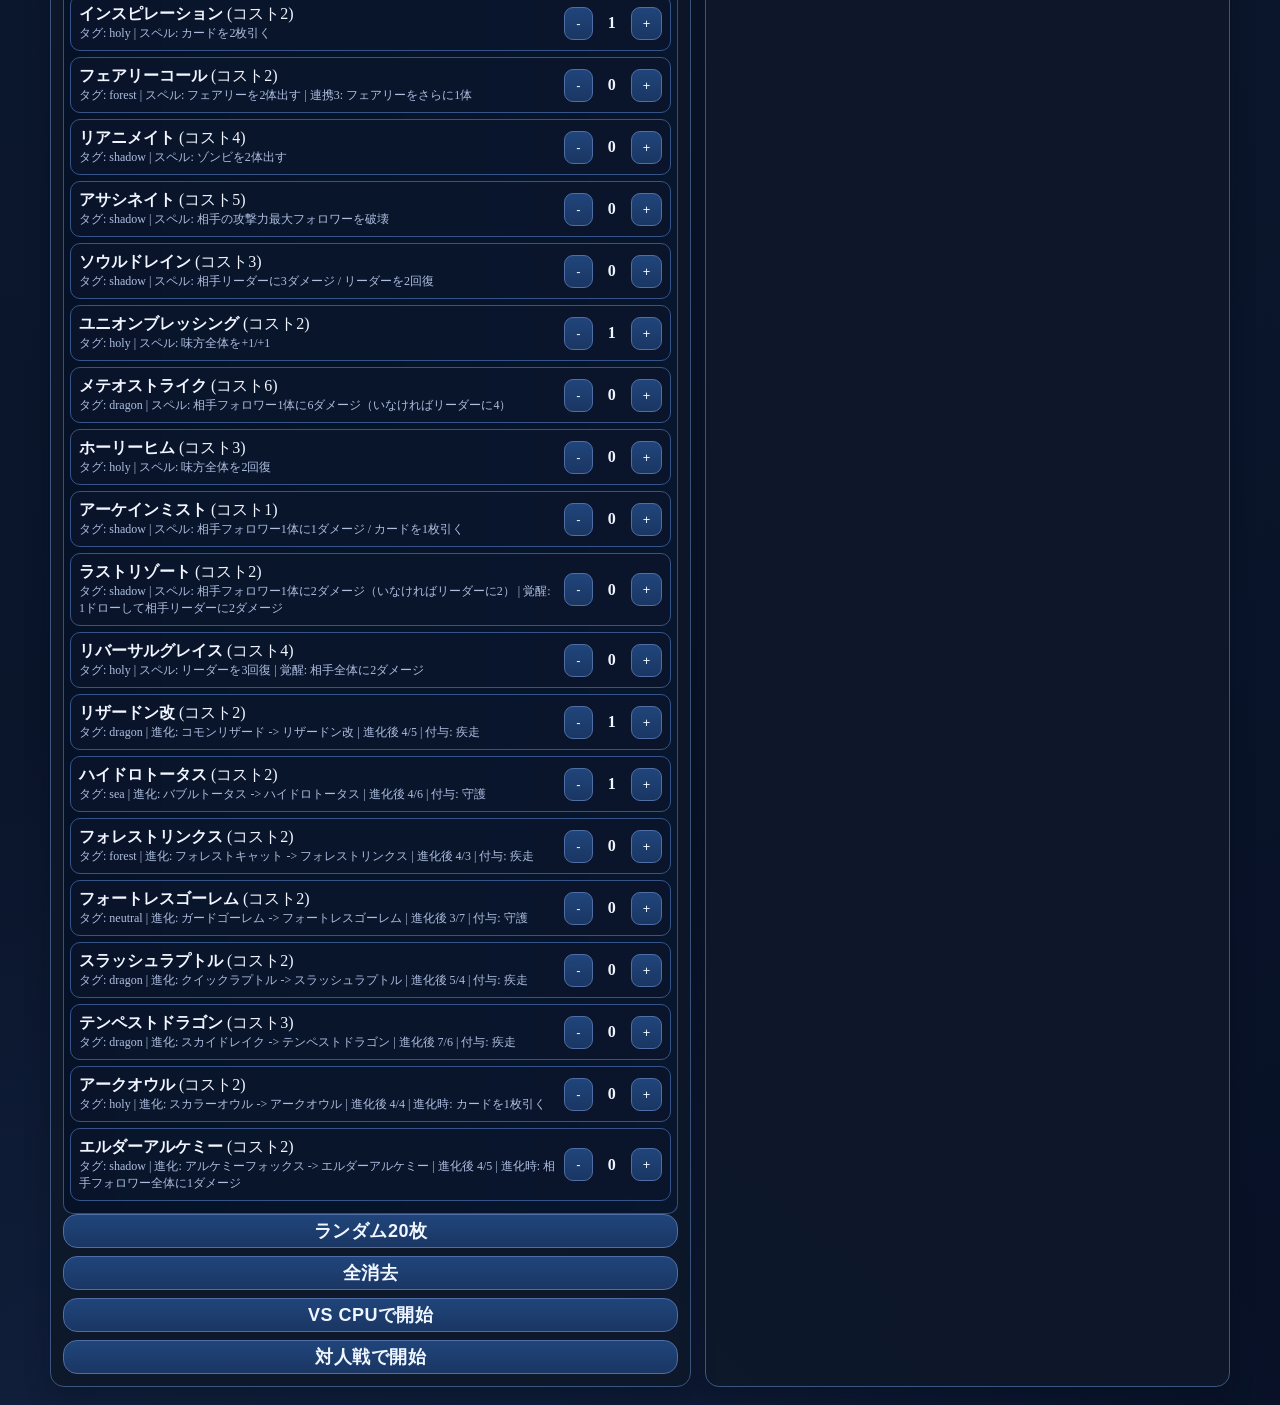
==== commit a01cf4a4: "Fix battle visibility regressions and harden battle init" ====
--- a/battle.html
+++ b/battle.html
@@ -23,9 +23,6 @@
   </div>
   <div id="battleScreen" class="app battleApp">
     <section class="panel battleMainPanel">
-      <h1>Monverse Prototype</h1>
-      <p class="sub">ポケモン風: 進化 / シャドバ風: PPとテンポ。先に相手リーダーHPを0にしたら勝ち。</p>
-
       <div class="battleArena">
         <div class="status battleHud">
           <div class="chip">ターン: <strong id="turn">1</strong></div>
@@ -55,16 +52,16 @@
           <h3>手札</h3>
           <div id="hand" class="hand"></div>
         </div>
-      </div>
 
-      <div class="actions">
-        <button id="endTurnBtn">ターン終了</button>
-        <button id="resetBtn">構築に戻る</button>
+        <div class="actions">
+          <button id="endTurnBtn">ターン終了</button>
+          <button id="resetBtn">構築に戻る</button>
+        </div>
       </div>
     </section>
 
     <section class="panel battleLogPanel">
-      <h1>ログ</h1>
+      <h1>Battle Log</h1>
       <div id="log" class="log"></div>
     </section>
   </div>
--- a/style.css
+++ b/style.css
@@ -2091,6 +2091,10 @@
   place-items: center;
 }
 
+.passOverlay.hidden {
+  display: none !important;
+}
+
 .passCard {
   width: min(360px, 88vw);
   border: 1px solid #6688c7;
@@ -2111,3 +2115,423 @@
   color: #c6d6f4;
   margin-bottom: 10px;
 }
+
+/* --- Cinematic Battle Redesign (final override) --- */
+.battleApp {
+  max-width: 1260px !important;
+  grid-template-columns: minmax(0, 1fr) 260px !important;
+  gap: 10px !important;
+}
+
+.battleMainPanel {
+  padding: 10px !important;
+  border-radius: 16px !important;
+  border: 1px solid rgba(173, 209, 255, 0.38) !important;
+  background:
+    radial-gradient(circle at 30% 0%, rgba(111, 164, 255, 0.18), transparent 38%),
+    radial-gradient(circle at 80% 100%, rgba(95, 164, 147, 0.16), transparent 36%),
+    linear-gradient(180deg, rgba(10, 22, 48, 0.9), rgba(7, 16, 33, 0.92)) !important;
+}
+
+.battleMainPanel > h1,
+.battleMainPanel > .sub {
+  display: none !important;
+}
+
+.battleArena {
+  border-radius: 14px !important;
+  border: 1px solid rgba(120, 170, 245, 0.42) !important;
+  padding: 10px !important;
+  display: grid !important;
+  grid-template-columns: minmax(0, 1fr) 138px !important;
+  grid-template-areas:
+    "hud side"
+    "leaders side"
+    "board side"
+    "hand side" !important;
+  gap: 8px 8px !important;
+  background:
+    radial-gradient(circle at 50% 38%, rgba(76, 108, 166, 0.25), transparent 50%),
+    repeating-radial-gradient(circle at 50% 40%, rgba(255, 255, 255, 0.035) 0 1px, transparent 1px 10px),
+    linear-gradient(180deg, rgba(8, 20, 43, 0.84), rgba(5, 13, 28, 0.88)) !important;
+}
+
+.battleHud {
+  grid-area: hud !important;
+  margin: 0 !important;
+  grid-template-columns: repeat(4, minmax(0, 1fr)) !important;
+}
+
+.battleHud .chip {
+  background: rgba(5, 18, 40, 0.72) !important;
+  border: 1px solid rgba(139, 186, 255, 0.5) !important;
+  border-radius: 10px !important;
+  padding: 6px 8px !important;
+  font-size: 12px !important;
+}
+
+.missionChip {
+  grid-area: side !important;
+  align-self: start !important;
+  margin: 0 !important;
+  min-height: 74px;
+  display: flex;
+  align-items: center;
+  justify-content: center;
+  text-align: center;
+  font-size: 12px !important;
+  line-height: 1.25;
+  border-radius: 10px !important;
+  border: 1px solid rgba(115, 221, 191, 0.56) !important;
+  background: linear-gradient(180deg, rgba(6, 67, 82, 0.74), rgba(6, 35, 50, 0.74)) !important;
+}
+
+.leaderRow {
+  grid-area: leaders !important;
+  margin: 0 !important;
+  gap: 8px !important;
+}
+
+.leaderCard {
+  min-height: 72px !important;
+  border-radius: 12px !important;
+  padding: 7px 9px !important;
+}
+
+.leaderFace {
+  width: 42px !important;
+  height: 42px !important;
+  font-size: 20px !important;
+  box-shadow: 0 0 0 1px rgba(255, 255, 255, 0.28), 0 8px 16px rgba(0, 0, 0, 0.38);
+}
+
+.leaderInfo {
+  font-size: 11px !important;
+}
+
+.leaderName {
+  font-size: 14px !important;
+}
+
+.board {
+  grid-area: board !important;
+  margin: 0 !important;
+  gap: 8px !important;
+}
+
+.lane {
+  min-height: 98px !important;
+  padding: 6px !important;
+  border-radius: 10px !important;
+  background: linear-gradient(90deg, rgba(4, 17, 38, 0.84), rgba(5, 22, 49, 0.58)) !important;
+  border: 1px solid rgba(122, 166, 240, 0.4) !important;
+}
+
+.lane h3 {
+  margin: 0 0 4px !important;
+  font-size: 11px !important;
+  letter-spacing: 0.4px;
+  opacity: 0.84;
+}
+
+.boardRow {
+  flex-wrap: nowrap !important;
+  overflow-x: auto;
+  padding-bottom: 1px;
+  gap: 6px !important;
+}
+
+.handLane {
+  grid-area: hand !important;
+  margin: 0 !important;
+  min-height: 122px !important;
+}
+
+.hand {
+  min-height: 92px !important;
+  padding: 8px 8px 4px !important;
+  border-radius: 10px !important;
+  border: 1px solid rgba(122, 166, 240, 0.34) !important;
+  background: rgba(5, 14, 31, 0.62) !important;
+  display: flex !important;
+  flex-wrap: nowrap !important;
+  overflow-x: auto !important;
+  gap: 0 !important;
+}
+
+.hand .battleCard {
+  width: 106px !important;
+  min-height: 132px !important;
+  margin-right: -26px;
+  border-radius: 11px !important;
+  transform-origin: 50% 100%;
+  transition: transform 0.16s ease, margin 0.16s ease, box-shadow 0.16s ease;
+}
+
+.hand .battleCard:hover {
+  margin-right: 6px;
+  transform: translateY(-10px) scale(1.04);
+  z-index: 5;
+}
+
+.hand .battleCard .cardName {
+  font-size: 11px !important;
+  line-height: 1.15 !important;
+}
+
+.hand .battleCard .cardText {
+  display: none !important;
+}
+
+.hand .battleCard .cardArt {
+  min-height: 66px !important;
+  padding: 4px !important;
+}
+
+.hand .battleCard .artSigil {
+  width: 26px !important;
+  height: 26px !important;
+  font-size: 13px !important;
+}
+
+.hand .battleCard .tag {
+  font-size: 9px !important;
+  padding: 1px 4px !important;
+}
+
+.hand .battleCard .stat {
+  min-width: 22px !important;
+  font-size: 11px !important;
+  padding: 1px 4px !important;
+}
+
+.hand .costOrb {
+  display: grid !important;
+  min-width: 24px !important;
+  height: 24px !important;
+  font-size: 12px !important;
+  border: 1px solid rgba(165, 220, 255, 0.9) !important;
+  box-shadow: 0 0 12px rgba(56, 144, 255, 0.5);
+}
+
+.battleCard {
+  width: 118px !important;
+  min-height: 154px !important;
+  padding: 6px !important;
+}
+
+.battleCard .cardText {
+  font-size: 10px !important;
+  padding: 2px 4px !important;
+}
+
+.battleCard .costOrb {
+  min-width: 22px !important;
+  height: 22px !important;
+  font-size: 11px !important;
+}
+
+.emptySlot {
+  width: 102px !important;
+  min-height: 128px !important;
+  font-size: 11px !important;
+  border-radius: 10px !important;
+}
+
+.actions {
+  grid-area: side !important;
+  align-self: end !important;
+  display: grid !important;
+  gap: 8px !important;
+  margin: 0 !important;
+}
+
+.actions button {
+  width: 100% !important;
+  min-height: 56px;
+  border-radius: 14px !important;
+  font-size: 18px !important;
+  font-weight: 700;
+  letter-spacing: 0.5px;
+}
+
+#endTurnBtn {
+  border-color: rgba(97, 235, 255, 0.9) !important;
+  background:
+    radial-gradient(circle at 35% 25%, rgba(203, 255, 255, 0.4), transparent 38%),
+    linear-gradient(180deg, #17b4ff, #0f47b8) !important;
+  box-shadow: 0 8px 20px rgba(17, 118, 223, 0.55);
+}
+
+#resetBtn {
+  min-height: 44px !important;
+  font-size: 13px !important;
+  border-color: rgba(239, 204, 124, 0.52) !important;
+  background: linear-gradient(180deg, rgba(66, 49, 24, 0.92), rgba(33, 24, 11, 0.95)) !important;
+}
+
+.battleLogPanel {
+  padding: 10px !important;
+  border-radius: 14px !important;
+  border: 1px solid rgba(138, 172, 240, 0.38) !important;
+  background: linear-gradient(180deg, rgba(9, 19, 40, 0.93), rgba(8, 16, 34, 0.93)) !important;
+}
+
+.battleLogPanel h1 {
+  margin: 0 0 6px !important;
+  font-size: 13px !important;
+  color: #d3e2ff !important;
+  letter-spacing: 0.5px;
+}
+
+.battleLogPanel .log {
+  max-height: calc(100vh - 160px) !important;
+  min-height: 320px !important;
+  font-size: 12px !important;
+  line-height: 1.35 !important;
+  border-radius: 10px !important;
+  border: 1px solid rgba(93, 129, 196, 0.35) !important;
+  background: rgba(4, 12, 25, 0.7) !important;
+}
+
+@media (max-width: 1120px) {
+  .battleApp {
+    grid-template-columns: 1fr !important;
+  }
+
+  .battleLogPanel .log {
+    min-height: 110px !important;
+    max-height: 160px !important;
+  }
+}
+
+@media (max-width: 950px) and (orientation: landscape) {
+  body {
+    padding: 8px !important;
+  }
+
+  .battleMainPanel,
+  .battleLogPanel {
+    border-radius: 12px !important;
+  }
+
+  .battleArena {
+    grid-template-columns: minmax(0, 1fr) 120px !important;
+    padding: 8px !important;
+    gap: 6px !important;
+  }
+
+  .battleHud .chip {
+    padding: 5px 6px !important;
+    font-size: 11px !important;
+  }
+
+  .leaderCard {
+    min-height: 60px !important;
+    padding: 5px 7px !important;
+  }
+
+  .leaderFace {
+    width: 34px !important;
+    height: 34px !important;
+    font-size: 16px !important;
+  }
+
+  .leaderName {
+    font-size: 12px !important;
+  }
+
+  .lane {
+    min-height: 88px !important;
+    padding: 5px !important;
+  }
+
+  .battleCard {
+    width: 92px !important;
+    min-height: 126px !important;
+    padding: 4px !important;
+  }
+
+  .battleCard .cardName {
+    font-size: 10px !important;
+  }
+
+  .battleCard .cardArt {
+    min-height: 55px !important;
+  }
+
+  .hand {
+    min-height: 74px !important;
+    padding: 6px 6px 2px !important;
+  }
+
+  .hand .battleCard {
+    width: 82px !important;
+    min-height: 110px !important;
+    margin-right: -22px;
+  }
+
+  .hand .battleCard:hover {
+    margin-right: 3px;
+    transform: translateY(-8px) scale(1.02);
+  }
+
+  .hand .costOrb {
+    min-width: 19px !important;
+    height: 19px !important;
+    font-size: 10px !important;
+  }
+
+  .actions button {
+    min-height: 44px !important;
+    border-radius: 12px !important;
+    font-size: 14px !important;
+  }
+
+  #resetBtn {
+    min-height: 34px !important;
+    font-size: 11px !important;
+  }
+}
+
+@media (max-width: 760px) and (orientation: portrait) {
+  .rotateGuide {
+    display: grid !important;
+  }
+
+  .battleArena {
+    grid-template-columns: 1fr !important;
+    grid-template-areas:
+      "hud"
+      "leaders"
+      "board"
+      "hand"
+      "side" !important;
+  }
+
+  .missionChip,
+  .actions {
+    width: 100%;
+  }
+
+  .actions {
+    grid-template-columns: 1fr 1fr !important;
+  }
+}
+
+/* Safety: keep cards visible even with legacy override collisions */
+#enemyBoard,
+#playerBoard,
+#hand {
+  display: flex !important;
+  visibility: visible !important;
+  opacity: 1 !important;
+}
+
+#enemyBoard .battleCard,
+#playerBoard .battleCard,
+#hand .battleCard {
+  display: grid !important;
+  visibility: visible !important;
+  opacity: 1 !important;
+}
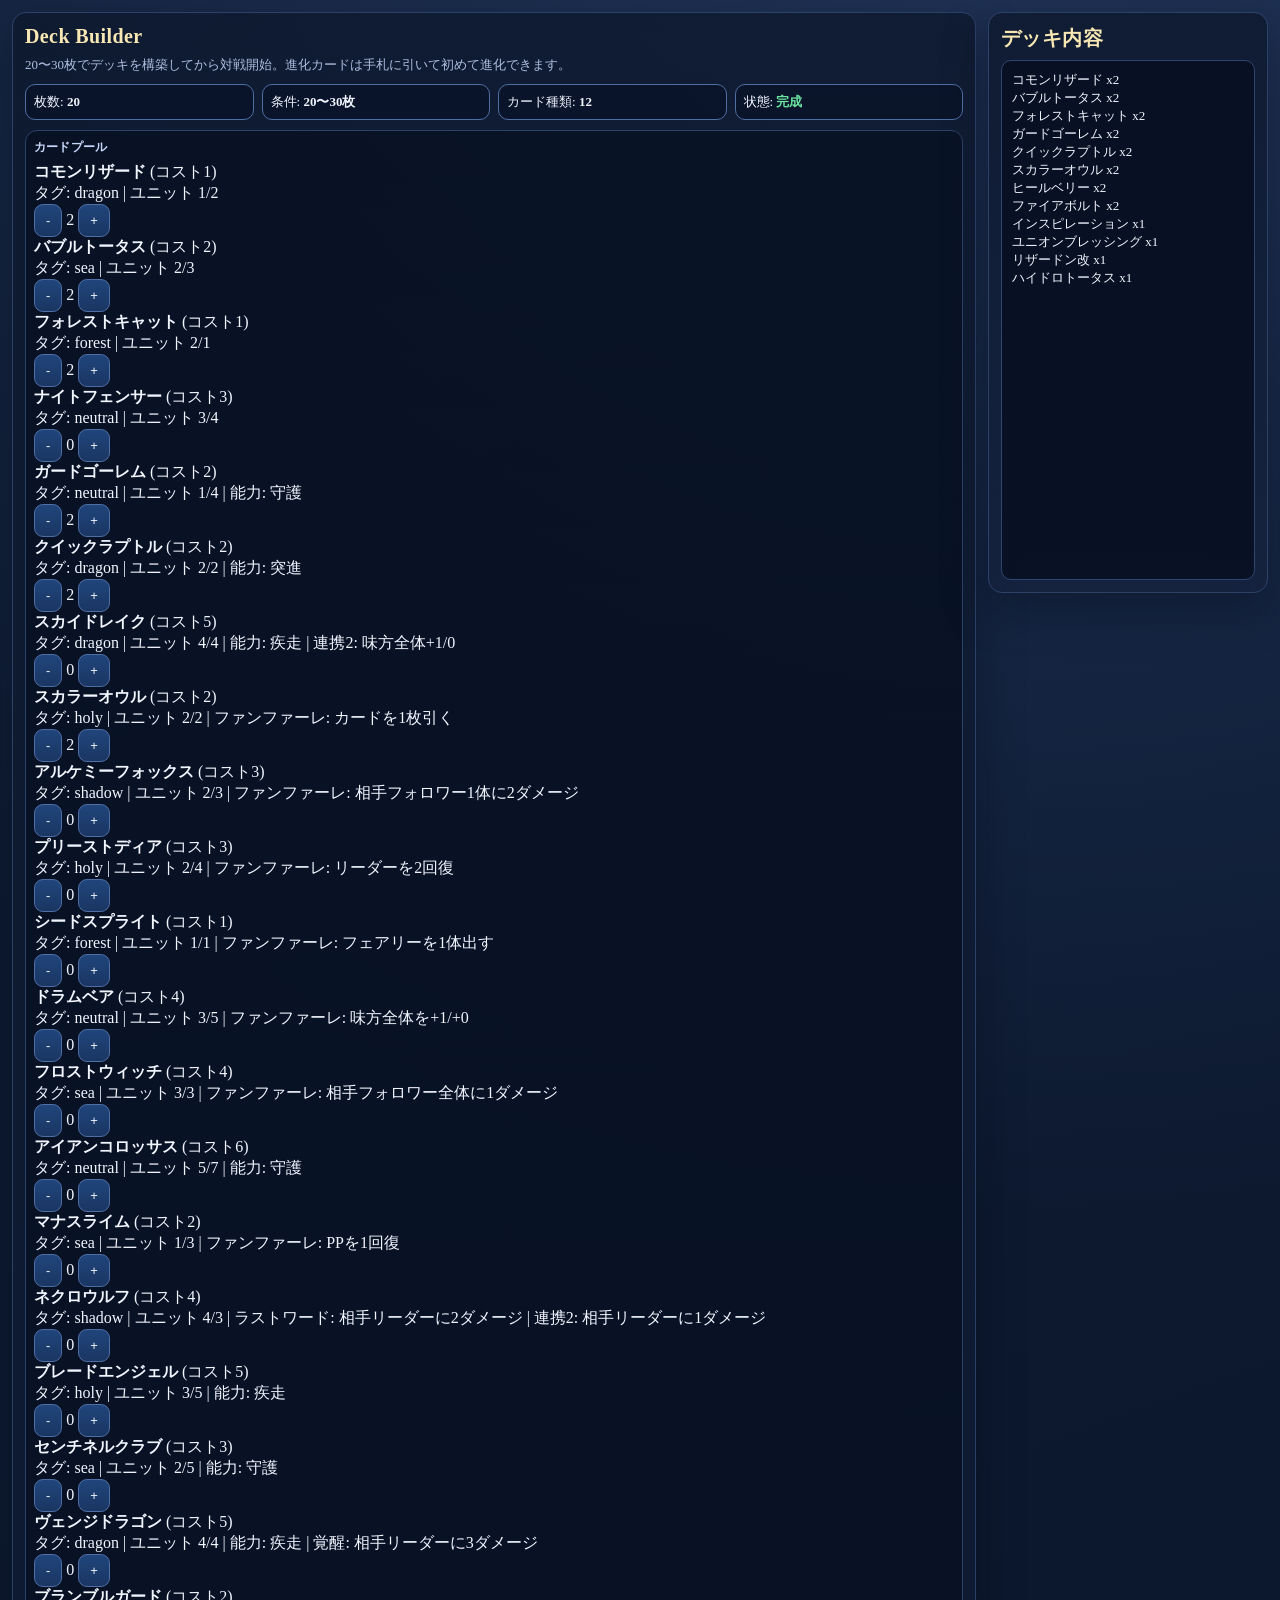
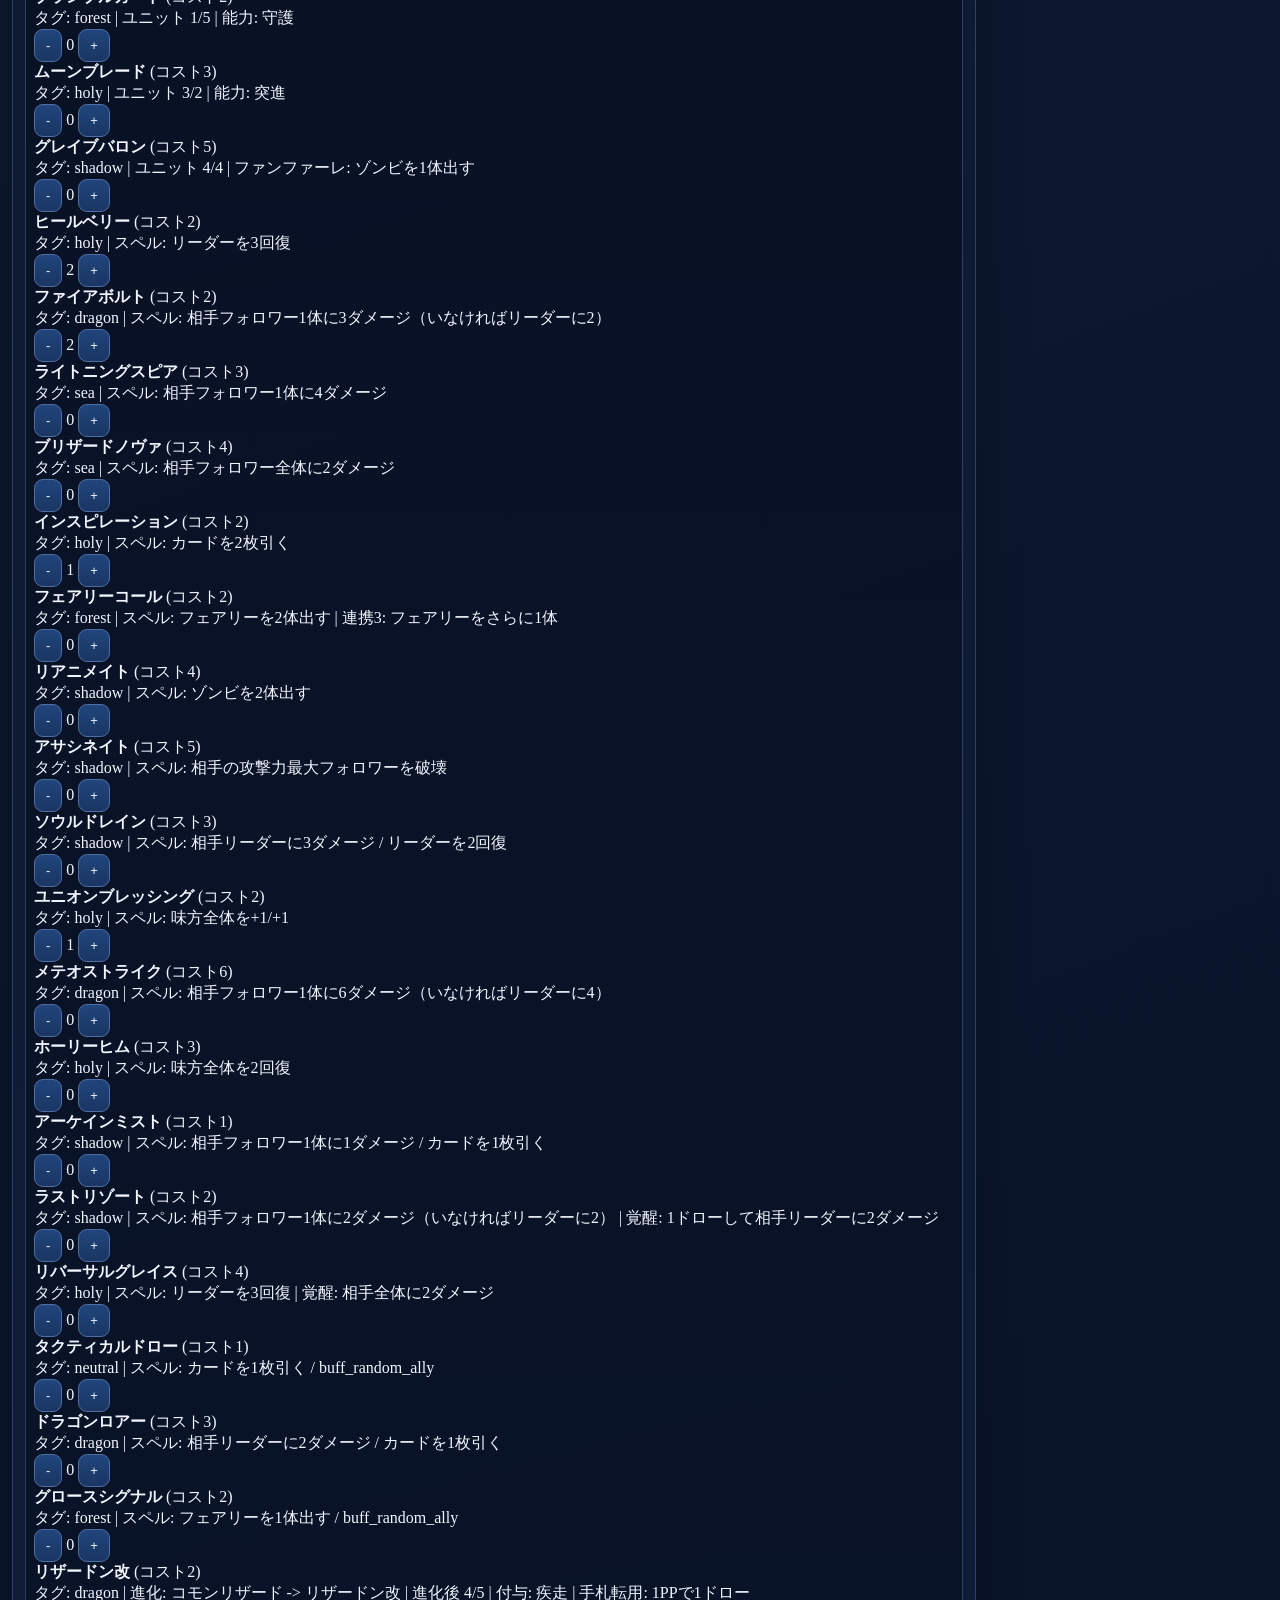
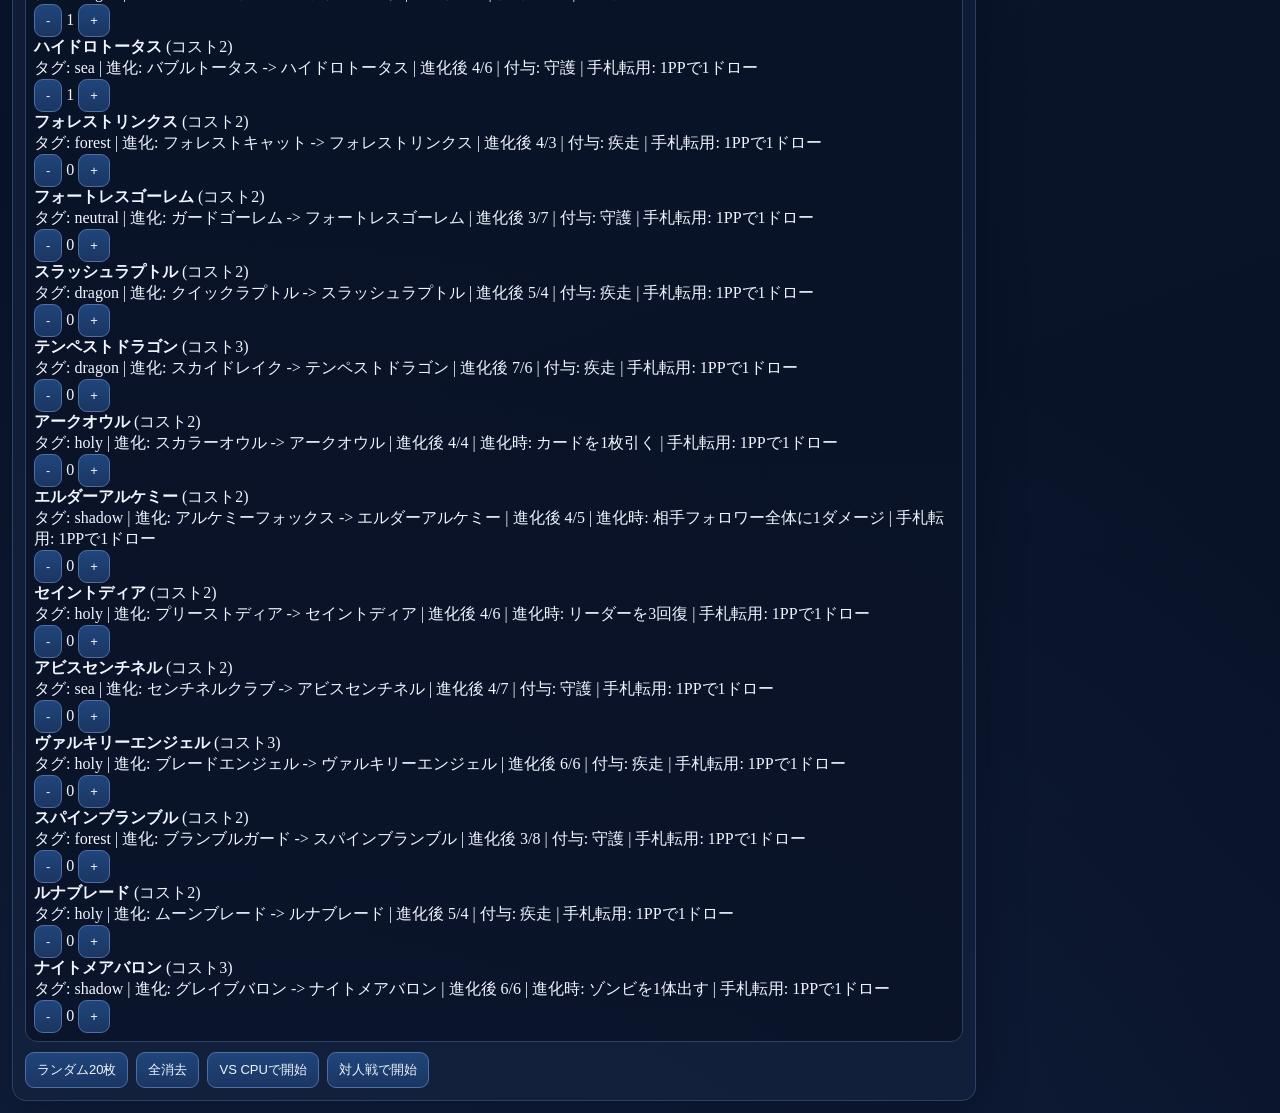
==== commit cdd41c06: "Improve battle UX, add cards, and boost second-player mission rewards" ====
--- a/battle.html
+++ b/battle.html
@@ -32,9 +32,8 @@
         </div>
         <div class="chip missionChip">ミッション: <strong id="missionText">未設定</strong></div>
 
-        <div class="leaderRow">
+        <div class="leaderRow leaderTop">
           <div id="enemyLeaderAvatar" class="leaderCard enemyLeader targetLeader"></div>
-          <div id="playerLeaderAvatar" class="leaderCard playerLeader"></div>
         </div>
 
         <div class="board">
@@ -48,9 +47,18 @@
           </div>
         </div>
 
+        <div class="leaderRow leaderBottom">
+          <div id="playerLeaderAvatar" class="leaderCard playerLeader"></div>
+        </div>
+
         <div class="lane handLane">
           <h3>手札</h3>
           <div id="hand" class="hand"></div>
+        </div>
+
+        <div id="cardInspect" class="cardInspect">
+          <div id="inspectTitle" class="inspectTitle">カード詳細</div>
+          <div id="inspectText" class="inspectText">カードの i ボタンで効果を確認できます。</div>
         </div>
 
         <div class="actions">
--- a/style.css
+++ b/style.css
@@ -1,4 +1,4 @@
-﻿:root {
+:root {
   --bg-night: #0f1d34;
   --bg-deep: #081126;
   --panel: rgba(13, 24, 45, 0.82);
@@ -15,7 +15,9 @@
   --btn-hover: #2e5ca0;
 }
 
-* { box-sizing: border-box; }
+* {
+  box-sizing: border-box;
+}
 
 body {
   margin: 0;
@@ -26,17 +28,23 @@
     radial-gradient(circle at 15% 120%, rgba(71, 120, 199, 0.22), transparent 34%),
     linear-gradient(160deg, var(--bg-night), var(--bg-deep));
   min-height: 100vh;
-  padding: 18px;
-}
-
-.hidden { display: none; }
-
-.app {
-  max-width: 1180px;
+  padding: 12px;
+}
+
+.hidden {
+  display: none;
+}
+
+/* ===== layout ===== */
+
+.app,
+.battleApp {
+  max-width: 1260px;
   margin: 0 auto;
   display: grid;
-  grid-template-columns: 1.1fr 0.9fr;
-  gap: 14px;
+  grid-template-columns: minmax(0, 1fr) 280px;
+  gap: 12px;
+  align-items: start;
 }
 
 .panel {
@@ -45,12 +53,18 @@
   border-radius: 14px;
   padding: 12px;
   box-shadow: 0 15px 45px rgba(1, 8, 22, 0.35);
+  min-width: 0;
+}
+
+.battleMainPanel,
+.battleLogPanel {
+  min-width: 0;
 }
 
 h1 {
   margin: 0 0 8px;
-  font-size: 22px;
-  letter-spacing: 0.8px;
+  font-size: 20px;
+  letter-spacing: 0.4px;
   color: #f7e7b3;
 }
 
@@ -60,18 +74,61 @@
   font-size: 13px;
 }
 
-.status {
+/* ===== hud ===== */
+
+.status,
+.battleHud {
   display: grid;
   grid-template-columns: repeat(4, minmax(0, 1fr));
   gap: 8px;
   margin-bottom: 10px;
 }
 
+.chip {
+  border: 1px solid var(--line-strong);
+  border-radius: 10px;
+  background: rgba(8, 18, 39, 0.7);
+  padding: 8px;
+  font-size: 13px;
+  color: var(--text);
+}
+
+.statusGood {
+  color: var(--good);
+  font-weight: 700;
+}
+
+.statusBad {
+  color: var(--bad);
+  font-weight: 700;
+}
+
+.win {
+  color: var(--good);
+  font-weight: 700;
+}
+
+.lose {
+  color: var(--bad);
+  font-weight: 700;
+}
+
+/* ===== leaders ===== */
+
 .leaderRow {
   display: grid;
-  grid-template-columns: 1fr 1fr;
+  grid-template-columns: 1fr;
   gap: 10px;
   margin-bottom: 10px;
+}
+
+.leaderTop {
+  margin-bottom: 8px;
+}
+
+.leaderBottom {
+  margin-top: 8px;
+  margin-bottom: 8px;
 }
 
 .leaderCard {
@@ -102,6 +159,20 @@
   background: linear-gradient(180deg, rgba(28, 58, 96, 0.92), rgba(16, 33, 58, 0.94));
 }
 
+.targetLeader {
+  cursor: pointer;
+  transition: transform 0.14s ease, box-shadow 0.14s ease, border-color 0.14s ease;
+}
+
+.targetLeader:hover {
+  transform: translateY(-2px);
+}
+
+.leaderTargetable {
+  border-color: var(--gold) !important;
+  box-shadow: 0 0 0 2px rgba(230, 194, 107, 0.35), 0 0 18px rgba(230, 194, 107, 0.28);
+}
+
 .leaderInner {
   display: flex;
   align-items: center;
@@ -121,78 +192,81 @@
   background: radial-gradient(circle at 30% 30%, rgba(255, 255, 255, 0.3), rgba(255, 255, 255, 0.08));
 }
 
-.leaderInfo { font-size: 12px; color: #d8e5ff; }
-.leaderName { font-size: 13px; font-weight: 700; color: #f7f9ff; }
-
-.chip {
-  border: 1px solid var(--line-strong);
-  border-radius: 10px;
-  background: rgba(8, 18, 39, 0.7);
+.leaderInfo {
+  font-size: 12px;
+  color: #d8e5ff;
+}
+
+.leaderName {
+  font-size: 13px;
+  font-weight: 700;
+  color: #f7f9ff;
+}
+
+/* ===== arena ===== */
+
+.battleArena {
+  border: 1px solid rgba(89, 129, 191, 0.55);
+  border-radius: 14px;
   padding: 8px;
-  font-size: 13px;
+  background:
+    radial-gradient(circle at 50% 48%, rgba(125, 171, 255, 0.16), transparent 38%),
+    linear-gradient(180deg, rgba(10, 22, 44, 0.68), rgba(6, 15, 33, 0.72));
+  box-shadow: inset 0 0 40px rgba(3, 10, 24, 0.55);
 }
 
 .board {
   display: grid;
-  gap: 10px;
-  margin-bottom: 10px;
+  gap: 8px;
+  margin-bottom: 8px;
 }
 
 .lane {
   border: 1px solid var(--line);
   border-radius: 12px;
-  padding: 10px;
+  padding: 8px;
   background: rgba(4, 12, 28, 0.55);
-  min-height: 110px;
-}
-
-.handLane { margin-bottom: 10px; }
+  min-height: 96px;
+}
+
+.enemyLane {
+  background: linear-gradient(180deg, rgba(73, 30, 40, 0.32), rgba(23, 11, 17, 0.38));
+}
+
+.playerLane {
+  background: linear-gradient(180deg, rgba(28, 58, 96, 0.32), rgba(13, 25, 44, 0.38));
+}
+
+.handLane {
+  margin-bottom: 10px;
+}
 
 .lane h3 {
-  margin: 0 0 8px;
-  font-size: 13px;
+  margin: 0 0 6px;
+  font-size: 12px;
   color: #c8d6fa;
   letter-spacing: 0.2px;
 }
 
-.boardRow {
+.boardRow,
+.hand {
   display: flex;
   gap: 8px;
-  flex-wrap: wrap;
-}
-
-.catalog {
-  min-height: 260px;
-  display: grid;
-  gap: 6px;
-}
-
-.catalogRow {
-  border: 1px solid #375488;
-  border-radius: 10px;
-  padding: 8px;
-  display: grid;
-  grid-template-columns: 1fr auto;
-  gap: 6px;
-  background: rgba(10, 22, 44, 0.8);
-}
-
-.catalogMeta {
-  font-size: 12px;
-  color: var(--text-dim);
-}
-
-.rowControls {
-  display: inline-flex;
-  align-items: center;
-  gap: 6px;
-}
-
-.qty {
-  min-width: 26px;
-  text-align: center;
-  font-weight: 600;
-}
+  flex-wrap: nowrap;
+  overflow-x: auto;
+  overflow-y: hidden;
+  -webkit-overflow-scrolling: touch;
+  touch-action: pan-x;
+  scrollbar-width: thin;
+  padding-bottom: 4px;
+}
+
+.boardRow > *,
+.hand > * {
+  flex: 0 0 auto;
+}
+
+/* ===== cards ===== */
 
 .card {
   border: 1px solid var(--line-strong);
@@ -212,15 +286,17 @@
 }
 
 .battleCard {
-  width: 154px;
-  min-height: 205px;
-  display: grid;
-  grid-template-rows: auto 1fr auto;
+  width: 110px;
+  min-height: 160px;
+  display: grid;
+  grid-template-rows: auto auto 1fr auto;
   gap: 6px;
   position: relative;
   overflow: hidden;
   border: 1px solid #5e79b0;
   background: linear-gradient(180deg, rgba(29, 49, 89, 0.92), rgba(20, 31, 58, 0.96));
+  border-radius: 11px;
+  padding: 6px;
 }
 
 .battleCard::before {
@@ -246,7 +322,9 @@
   box-shadow: 0 0 0 2px rgba(230, 194, 107, 0.35);
 }
 
-.battleCard.used { opacity: 0.62; }
+.battleCard.used {
+  opacity: 0.62;
+}
 
 .cardTop {
   display: flex;
@@ -258,23 +336,27 @@
 }
 
 .cardName {
-  font-size: 13px;
+  font-size: 10px;
   font-weight: 700;
   color: #f6fbff;
-  line-height: 1.2;
+  line-height: 1.1;
+  word-break: break-word;
+  max-height: 2.2em;
+  overflow: hidden;
 }
 
 .costOrb {
-  min-width: 28px;
-  height: 28px;
+  min-width: 24px;
+  height: 24px;
   border-radius: 50%;
   border: 1px solid #8dc4ff;
   background: radial-gradient(circle at 30% 30%, #8fd2ff, #2a67b7);
   color: #fff;
   display: grid;
   place-items: center;
-  font-size: 13px;
+  font-size: 12px;
   font-weight: 700;
+  flex-shrink: 0;
 }
 
 .cardArt {
@@ -282,13 +364,18 @@
   border-radius: 8px;
   background:
     linear-gradient(160deg, rgba(132, 171, 238, 0.25), rgba(255, 255, 255, 0.04)),
-    repeating-linear-gradient(45deg, rgba(255, 255, 255, 0.04), rgba(255, 255, 255, 0.04) 6px, transparent 6px, transparent 12px);
+    repeating-linear-gradient(
+      45deg,
+      rgba(255, 255, 255, 0.04),
+      rgba(255, 255, 255, 0.04) 6px,
+      transparent 6px,
+      transparent 12px
+    );
   padding: 6px;
   display: flex;
   flex-direction: column;
   justify-content: space-between;
-  align-items: stretch;
-  min-height: 92px;
+  min-height: 64px;
   position: relative;
   z-index: 1;
 }
@@ -306,23 +393,24 @@
 }
 
 .artSigil {
-  width: 34px;
-  height: 34px;
+  width: 24px;
+  height: 24px;
   border-radius: 50%;
   border: 1px solid rgba(255, 255, 255, 0.42);
   display: grid;
   place-items: center;
-  font-size: 16px;
+  font-size: 12px;
   background: rgba(255, 255, 255, 0.14);
 }
 
 .artName {
-  font-size: 10px;
+  font-size: 9px;
   letter-spacing: 0.3px;
   color: #ecf4ff;
   background: rgba(0, 0, 0, 0.28);
   padding: 2px 6px;
   border-radius: 999px;
+  display: none;
 }
 
 .art-dragon { background: linear-gradient(145deg, rgba(178, 91, 72, 0.42), rgba(84, 32, 25, 0.52)); }
@@ -333,34 +421,42 @@
 .art-neutral { background: linear-gradient(145deg, rgba(120, 136, 166, 0.34), rgba(40, 52, 74, 0.52)); }
 
 .cardText {
-  font-size: 11px;
+  font-size: 10px;
   color: #d9e6ff;
   line-height: 1.25;
   background: rgba(0, 0, 0, 0.28);
   border: 1px solid rgba(255, 255, 255, 0.14);
   border-radius: 6px;
   padding: 3px 5px;
+  display: none;
 }
 
 .cardBottom {
   display: flex;
   justify-content: space-between;
   align-items: center;
+  gap: 6px;
   position: relative;
   z-index: 1;
 }
 
 .stat {
-  min-width: 30px;
-  padding: 3px 6px;
+  min-width: 24px;
+  padding: 2px 5px;
   border-radius: 999px;
   border: 1px solid rgba(255, 255, 255, 0.28);
   font-weight: 700;
   text-align: center;
-}
-
-.statAtk { background: rgba(231, 83, 83, 0.38); }
-.statHp { background: rgba(72, 175, 112, 0.38); }
+  font-size: 11px;
+}
+
+.statAtk {
+  background: rgba(231, 83, 83, 0.38);
+}
+
+.statHp {
+  background: rgba(72, 175, 112, 0.38);
+}
 
 .tags {
   display: flex;
@@ -369,7 +465,7 @@
 }
 
 .tag {
-  font-size: 10px;
+  font-size: 9px;
   border: 1px solid #7394cf;
   border-radius: 999px;
   padding: 1px 6px;
@@ -377,14 +473,63 @@
   background: rgba(39, 63, 108, 0.6);
 }
 
-.small {
-  font-size: 12px;
-  color: var(--text-dim);
+.keymarks {
+  display: inline-flex;
+  gap: 3px;
+  align-items: center;
+}
+
+.keymark {
+  width: 16px;
+  height: 16px;
+  border-radius: 4px;
+  border: 1px solid #7ea4dc;
+  display: grid;
+  place-items: center;
+  font-size: 10px;
+  color: #ecf4ff;
+  background: rgba(20, 42, 77, 0.85);
+}
+
+.key-ward {
+  border-color: #e1bf70;
+  background: rgba(86, 63, 18, 0.82);
+}
+
+.key-rush {
+  border-color: #eea35f;
+  background: rgba(92, 44, 16, 0.82);
+}
+
+.key-storm {
+  border-color: #75cbff;
+  background: rgba(20, 52, 99, 0.82);
+}
+
+.key-spell {
+  border-color: #ab90f2;
+  background: rgba(52, 34, 89, 0.86);
+}
+
+.battleCard.kw-ward {
+  clip-path: polygon(8% 0, 92% 0, 100% 8%, 100% 92%, 92% 100%, 8% 100%, 0 92%, 0 8%);
+  border-color: #dfc27b;
+  box-shadow: inset 0 0 0 1px rgba(223, 194, 123, 0.55);
+}
+
+.battleCard.kw-rush {
+  border-color: #ea9d59;
+  box-shadow: inset 0 0 0 1px rgba(234, 157, 89, 0.45);
+}
+
+.battleCard.kw-storm {
+  border-color: #72bfff;
+  box-shadow: inset 0 0 0 1px rgba(114, 191, 255, 0.45), 0 0 10px rgba(114, 191, 255, 0.2);
 }
 
 .emptySlot {
-  width: 154px;
-  min-height: 205px;
+  width: 110px;
+  min-height: 160px;
   border: 1px dashed #466091;
   border-radius: 11px;
   display: grid;
@@ -394,21 +539,72 @@
   background: rgba(13, 26, 50, 0.45);
 }
 
+/* ===== hand / preview ===== */
+
 .hand {
-  min-height: 240px;
+  min-height: 150px;
   border: 1px dashed #3c5480;
   border-radius: 11px;
   padding: 8px;
   background: rgba(10, 20, 41, 0.6);
-  display: flex;
-  gap: 8px;
-  flex-wrap: wrap;
-}
+}
+
+#hand .battleCard,
+.hand .battleCard {
+  width: 116px;
+  min-height: 168px;
+}
+
+#hand .battleCard .cardText,
+.hand .battleCard .cardText {
+  display: none;
+}
+
+.cardInspect {
+  margin-top: 6px;
+  border: 1px solid #466393;
+  border-radius: 8px;
+  background: rgba(8, 18, 36, 0.75);
+  padding: 6px 8px;
+  min-height: 52px;
+}
+
+.inspectTitle {
+  font-size: 12px;
+  color: #e8f0ff;
+  margin-bottom: 2px;
+  font-weight: 700;
+}
+
+.inspectText {
+  font-size: 11px;
+  color: #b8c9e8;
+  line-height: 1.3;
+}
+
+.miniInfoBtn {
+  display: grid;
+  place-items: center;
+  position: absolute;
+  right: 6px;
+  bottom: 6px;
+  width: 20px;
+  height: 20px;
+  border-radius: 999px;
+  border: 1px solid #7fa9e4;
+  padding: 0;
+  font-size: 11px;
+  font-weight: 700;
+  line-height: 1;
+  background: linear-gradient(180deg, #234d8a, #183868);
+}
+
+/* ===== actions ===== */
 
 .actions {
   display: flex;
   gap: 8px;
-  margin-top: 10px;
+  margin-top: 8px;
   flex-wrap: wrap;
 }
 
@@ -422,8 +618,14 @@
   cursor: pointer;
 }
 
-button:hover { background: linear-gradient(180deg, var(--btn-hover), #285495); }
-button:disabled { opacity: 0.5; cursor: not-allowed; }
+button:hover {
+  background: linear-gradient(180deg, var(--btn-hover), #285495);
+}
+
+button:disabled {
+  opacity: 0.5;
+  cursor: not-allowed;
+}
 
 .evoBtn {
   width: 100%;
@@ -432,9 +634,26 @@
   background: linear-gradient(180deg, #1b7181, #13505c);
 }
 
+.actions #attackHint {
+  display: inline-flex;
+  align-items: center;
+  margin-left: 4px;
+}
+
+#endTurnBtn {
+  border-color: rgba(97, 235, 255, 0.9);
+  box-shadow: 0 8px 20px rgba(17, 118, 223, 0.25);
+}
+
+#resetBtn {
+  border-color: rgba(239, 204, 124, 0.52);
+}
+
+/* ===== log ===== */
+
 .log {
-  min-height: 470px;
-  max-height: 470px;
+  min-height: 520px;
+  max-height: 70vh;
   overflow: auto;
   background: rgba(6, 14, 30, 0.78);
   border: 1px solid #2f4570;
@@ -444,19 +663,7 @@
   white-space: pre-wrap;
 }
 
-.statusGood { color: var(--good); font-weight: 700; }
-.statusBad { color: var(--bad); font-weight: 700; }
-.win { color: var(--good); font-weight: 700; }
-.lose { color: var(--bad); font-weight: 700; }
-
-@media (max-width: 920px) {
-  .app { grid-template-columns: 1fr; }
-  .status { grid-template-columns: repeat(2, minmax(0, 1fr)); }
-  .battleCard,
-  .emptySlot { width: 47%; min-width: 142px; }
-  .hand { min-height: 180px; }
-  .log { min-height: 240px; max-height: 240px; }
-}
+/* ===== title / intro ===== */
 
 .titleWrap {
   min-height: calc(100vh - 36px);
@@ -516,7 +723,6 @@
   height: 72px;
   border-radius: 50%;
   background: radial-gradient(circle at 35% 35%, #fff7cc, #d0b064);
-  filter: blur(0.3px);
   opacity: 0.9;
 }
 
@@ -527,7 +733,6 @@
   transform: translate(-50%, -50%);
   width: 110px;
   height: 140px;
-  animation: cat-bounce 0.8s ease-in-out infinite;
 }
 
 .catHead {
@@ -548,36 +753,28 @@
   border: 1px solid rgba(75, 35, 12, 0.36);
 }
 
-.paw, .leg {
+.paw,
+.leg {
   position: absolute;
   width: 12px;
   background: linear-gradient(180deg, #f6d28e, #d3975e);
   border-radius: 999px;
-  transform-origin: top center;
-}
-
-.paw { top: 40px; height: 34px; }
-.leg { top: 90px; height: 36px; }
-
-.pawLeft {
-  left: 30px;
-  animation: paw-left 0.8s ease-in-out infinite;
-}
-
-.pawRight {
-  left: 68px;
-  animation: paw-right 0.8s ease-in-out infinite;
-}
-
-.legLeft {
-  left: 40px;
-  animation: leg-left 0.8s ease-in-out infinite;
-}
-
-.legRight {
-  left: 60px;
-  animation: leg-right 0.8s ease-in-out infinite;
-}
+}
+
+.paw {
+  top: 40px;
+  height: 34px;
+}
+
+.leg {
+  top: 90px;
+  height: 36px;
+}
+
+.pawLeft { left: 30px; }
+.pawRight { left: 68px; }
+.legLeft { left: 40px; }
+.legRight { left: 60px; }
 
 .tail {
   position: absolute;
@@ -587,8 +784,6 @@
   height: 10px;
   border-radius: 999px;
   background: linear-gradient(180deg, #f6d28e, #d3975e);
-  transform-origin: left center;
-  animation: tail-swing 0.8s ease-in-out infinite;
 }
 
 .titleActions {
@@ -612,1476 +807,12 @@
   background: linear-gradient(180deg, #3c74c4, #245394);
 }
 
-@keyframes cat-bounce {
-  0%, 100% { transform: translate(-50%, -50%) translateY(0); }
-  50% { transform: translate(-50%, -50%) translateY(-6px); }
-}
-
-@keyframes paw-left {
-  0%, 100% { transform: rotate(25deg); }
-  50% { transform: rotate(-45deg); }
-}
-
-@keyframes paw-right {
-  0%, 100% { transform: rotate(-20deg); }
-  50% { transform: rotate(55deg); }
-}
-
-@keyframes leg-left {
-  0%, 100% { transform: rotate(-10deg); }
-  50% { transform: rotate(25deg); }
-}
-
-@keyframes leg-right {
-  0%, 100% { transform: rotate(15deg); }
-  50% { transform: rotate(-20deg); }
-}
-
-@keyframes tail-swing {
-  0%, 100% { transform: rotate(20deg); }
-  50% { transform: rotate(-25deg); }
-}
-/* --- Party Mode Overrides --- */
-body {
-  animation: bg-pan 16s ease-in-out infinite alternate;
-}
-
-.panel {
-  animation: panel-float 7s ease-in-out infinite;
-}
-
-.chip {
-  animation: chip-pulse 2.4s ease-in-out infinite;
-}
-
-.leaderCard {
-  animation: aura-wave 3s ease-in-out infinite;
-}
-
-.battleCard {
-  animation: card-idle 2.6s ease-in-out infinite;
-}
-
-.battleCard.selected {
-  animation: selected-glow 0.9s ease-in-out infinite;
-}
-
-.costOrb {
-  animation: orb-spin 3.6s linear infinite;
-}
-
-.artSigil {
-  animation: sigil-bob 1.8s ease-in-out infinite;
-}
-
-.hand .battleCard {
-  transform-origin: center bottom;
-}
-
-.hand .battleCard:nth-child(odd) { animation-delay: .1s; }
-.hand .battleCard:nth-child(even) { animation-delay: .35s; }
-
-button {
-  transition: transform .14s ease, box-shadow .14s ease, filter .14s ease;
-}
-
-button:hover {
-  transform: translateY(-2px) scale(1.02);
-  box-shadow: 0 6px 16px rgba(42, 106, 197, .35);
-  filter: brightness(1.08);
-}
-
-.titleStage {
-  animation: stage-breathe 3.4s ease-in-out infinite;
-}
-
-.titleBtn {
-  animation: btn-throb 1.6s ease-in-out infinite;
-}
-
-.fx-layer {
-  position: fixed;
-  inset: 0;
-  pointer-events: none;
-  overflow: hidden;
-  z-index: 999;
-}
-
-.fx-particle {
-  position: absolute;
-  left: 0;
-  top: 0;
-  font-size: 20px;
-  opacity: 0;
-  transform: translate(-50%, -50%);
-  animation: fx-burst var(--dur, 900ms) ease-out forwards;
-  text-shadow: 0 0 10px rgba(255,255,255,.6);
-}
-
-.screen-flash::after {
-  content: "";
-  position: fixed;
-  inset: 0;
-  pointer-events: none;
-  background: radial-gradient(circle at center, rgba(255,255,255,.22), transparent 60%);
-  animation: flash-out 260ms ease-out forwards;
-  z-index: 998;
-}
-
-@keyframes bg-pan {
-  0% { background-position: 0% 0%, 100% 100%, 0% 0%; }
-  100% { background-position: 8% -3%, 88% 108%, 100% 100%; }
-}
-
-@keyframes panel-float {
-  0%, 100% { transform: translateY(0); }
-  50% { transform: translateY(-3px); }
-}
-
-@keyframes chip-pulse {
-  0%, 100% { box-shadow: 0 0 0 rgba(123, 167, 245, 0); }
-  50% { box-shadow: 0 0 14px rgba(123, 167, 245, 0.24); }
-}
-
-@keyframes aura-wave {
-  0%, 100% { box-shadow: inset 0 0 0 rgba(255,255,255,0); }
-  50% { box-shadow: inset 0 0 18px rgba(255,255,255,0.14); }
-}
-
-@keyframes card-idle {
-  0%, 100% { transform: translateY(0) rotate(0deg); }
-  50% { transform: translateY(-2px) rotate(-0.35deg); }
-}
-
-@keyframes selected-glow {
-  0%, 100% { box-shadow: 0 0 0 2px rgba(230, 194, 107, 0.32), 0 0 0 rgba(230, 194, 107, 0); }
-  50% { box-shadow: 0 0 0 2px rgba(230, 194, 107, 0.55), 0 0 16px rgba(230, 194, 107, .35); }
-}
-
-@keyframes orb-spin {
-  0% { transform: rotate(0deg); filter: hue-rotate(0deg); }
-  100% { transform: rotate(360deg); filter: hue-rotate(14deg); }
-}
-
-@keyframes sigil-bob {
-  0%, 100% { transform: translateY(0) scale(1); }
-  50% { transform: translateY(-3px) scale(1.04); }
-}
-
-@keyframes stage-breathe {
-  0%, 100% { transform: scale(1); }
-  50% { transform: scale(1.008); }
-}
-
-@keyframes btn-throb {
-  0%, 100% { box-shadow: 0 0 0 rgba(94, 168, 255, 0); }
-  50% { box-shadow: 0 0 20px rgba(94, 168, 255, 0.35); }
-}
-
-@keyframes flash-out {
-  from { opacity: 1; }
-  to { opacity: 0; }
-}
-
-@keyframes fx-burst {
-  0% {
-    opacity: 0;
-    transform: translate(-50%, -50%) rotate(0deg) scale(.4);
-  }
-  10% {
-    opacity: 1;
-  }
-  100% {
-    opacity: 0;
-    transform:
-      translate(calc(-50% + var(--dx, 0px)), calc(-50% + var(--dy, -80px)))
-      rotate(var(--rot, 180deg))
-      scale(1.25);
-  }
-}
-/* --- Battle Board Refresh (Shadowverse-like layout + mobile) --- */
-.battleApp {
-  grid-template-columns: 1fr 360px;
-  align-items: start;
-}
-
-.battleMainPanel {
-  padding: 14px;
-}
-
-.battleLogPanel .log {
-  min-height: 620px;
-  max-height: 620px;
-}
-
-.battleArena {
-  border: 1px solid rgba(89, 129, 191, 0.55);
-  border-radius: 14px;
-  padding: 10px;
-  background:
-    radial-gradient(circle at 50% 48%, rgba(125, 171, 255, 0.16), transparent 38%),
-    linear-gradient(180deg, rgba(10, 22, 44, 0.68), rgba(6, 15, 33, 0.72));
-  box-shadow: inset 0 0 40px rgba(3, 10, 24, 0.55);
-}
-
-.battleHud {
-  margin-bottom: 12px;
-}
-
-.enemyLane {
-  background: linear-gradient(180deg, rgba(73, 30, 40, 0.32), rgba(23, 11, 17, 0.38));
-}
-
-.playerLane {
-  background: linear-gradient(180deg, rgba(28, 58, 96, 0.32), rgba(13, 25, 44, 0.38));
-}
-
-.targetLeader {
-  cursor: pointer;
-  transition: transform .14s ease, box-shadow .14s ease, border-color .14s ease;
-}
-
-.targetLeader:hover {
-  transform: translateY(-2px);
-}
-
-.leaderTargetable {
-  border-color: var(--gold) !important;
-  box-shadow: 0 0 0 2px rgba(230, 194, 107, .35), 0 0 18px rgba(230, 194, 107, .28);
-}
-
-.actions #attackHint {
-  display: inline-flex;
-  align-items: center;
-  margin-left: 4px;
-}
-
-@media (max-width: 1120px) {
-  .battleApp {
-    grid-template-columns: 1fr;
-  }
-
-  .battleLogPanel .log {
-    min-height: 220px;
-    max-height: 260px;
-  }
-}
-
-@media (max-width: 820px) {
-  body {
-    padding: 10px;
-  }
-
-  .battleMainPanel {
-    padding: 10px;
-  }
-
-  .status {
-    grid-template-columns: repeat(2, minmax(0, 1fr));
-    gap: 6px;
-  }
-
-  .leaderRow {
-    grid-template-columns: 1fr;
-    gap: 8px;
-  }
-
-  .lane {
-    padding: 8px;
-    min-height: 88px;
-  }
-
-  .boardRow {
-    flex-wrap: nowrap;
-    overflow-x: auto;
-    padding-bottom: 4px;
-    scrollbar-width: thin;
-  }
-
-  .battleCard,
-  .emptySlot {
-    width: 128px;
-    min-width: 128px;
-    min-height: 178px;
-  }
-
-  .hand {
-    flex-wrap: nowrap;
-    overflow-x: auto;
-    min-height: 190px;
-    gap: 7px;
-  }
-
-  .cardName {
-    font-size: 12px;
-  }
-
-  .cardText {
-    font-size: 10px;
-  }
-
-  .actions {
-    gap: 6px;
-  }
-
-  .actions button {
-    padding: 9px 10px;
-    font-size: 12px;
-  }
-
-  .actions #attackHint {
-    flex-basis: 100%;
-    font-size: 11px;
-    margin-left: 0;
-  }
-}
-/* --- Strong Mobile Fixes --- */
-@media (max-width: 900px) {
-  .battleApp {
-    grid-template-columns: 1fr !important;
-    gap: 10px;
-  }
-
-  .battleMainPanel,
-  .battleLogPanel {
-    width: 100%;
-  }
-
-  .battleLogPanel {
-    order: 2;
-  }
-
-  .battleMainPanel {
-    order: 1;
-  }
-
-  .battleArena {
-    padding: 8px;
-  }
-
-  .boardRow,
-  .hand {
-    overflow-x: auto;
-    overflow-y: hidden;
-    -webkit-overflow-scrolling: touch;
-    overscroll-behavior-x: contain;
-    touch-action: pan-x;
-  }
-
-  .boardRow > *,
-  .hand > * {
-    flex: 0 0 auto;
-  }
-
-  .battleCard,
-  .emptySlot {
-    width: 132px !important;
-    min-width: 132px !important;
-    min-height: 182px !important;
-  }
-
-  .battleLogPanel .log {
-    min-height: 180px !important;
-    max-height: 220px !important;
-  }
-}
-
-@media (max-width: 600px) {
-  body {
-    padding: 0;
-  }
-
-  .battleApp {
-    gap: 0;
-  }
-
-  .battleMainPanel,
-  .battleLogPanel {
-    border-radius: 0;
-    border-left: 0;
-    border-right: 0;
-    padding: 8px;
-  }
-
-  .status {
-    grid-template-columns: repeat(2, minmax(0, 1fr));
-  }
-
-  .leaderRow {
-    grid-template-columns: 1fr;
-  }
-
-  .lane {
-    padding: 6px;
-  }
-
-  .battleCard,
-  .emptySlot {
-    width: 122px !important;
-    min-width: 122px !important;
-    min-height: 170px !important;
-  }
-
-  .cardTop,
-  .cardBottom {
-    gap: 4px;
-  }
-
-  .cardName {
-    font-size: 11px;
-  }
-
-  .costOrb {
-    min-width: 24px;
-    height: 24px;
-    font-size: 12px;
-  }
-
-  .actions {
-    position: sticky;
-    bottom: 0;
-    z-index: 6;
-    background: rgba(8, 16, 32, 0.92);
-    padding-top: 6px;
-  }
-
-  .actions button {
-    flex: 1;
-    min-height: 40px;
-  }
-
-  .actions #attackHint {
-    flex-basis: 100%;
-    font-size: 10px;
-    line-height: 1.35;
-  }
-
-  .battleLogPanel .log {
-    min-height: 140px !important;
-    max-height: 170px !important;
-  }
-}
-/* --- Orientation Mode (Battle) --- */
+/* ===== overlays ===== */
+
 .rotateGuide {
   display: none;
 }
 
-.rotateCard {
-  width: min(320px, 86vw);
-  border: 1px solid #6e8fc9;
-  border-radius: 14px;
-  background: linear-gradient(180deg, rgba(17, 33, 66, 0.96), rgba(9, 20, 43, 0.96));
-  padding: 14px;
-  box-shadow: 0 12px 35px rgba(1, 9, 22, 0.5);
-  text-align: center;
-}
-
-.rotateIcon {
-  font-size: 30px;
-  margin-bottom: 6px;
-}
-
-.rotateTitle {
-  font-weight: 700;
-  color: #f6df9a;
-  margin-bottom: 4px;
-}
-
-.rotateText {
-  font-size: 12px;
-  color: #c7d7f6;
-}
-
-/* 横持ちスマホ: ここを本命レイアウトに */
-@media (max-width: 950px) and (orientation: landscape) {
-  body {
-    padding: 6px;
-  }
-
-  .rotateGuide {
-    display: none !important;
-  }
-
-  .battleApp {
-    grid-template-columns: 1fr 300px !important;
-    gap: 8px;
-  }
-
-  .battleMainPanel,
-  .battleLogPanel {
-    padding: 8px;
-  }
-
-  .battleArena {
-    padding: 8px;
-  }
-
-  .status {
-    grid-template-columns: repeat(4, minmax(0, 1fr));
-    gap: 6px;
-    margin-bottom: 8px;
-  }
-
-  .leaderRow {
-    grid-template-columns: 1fr 1fr;
-    gap: 6px;
-    margin-bottom: 8px;
-  }
-
-  .leaderCard {
-    min-height: 72px;
-    padding: 6px;
-  }
-
-  .leaderFace {
-    width: 40px;
-    height: 40px;
-    font-size: 20px;
-  }
-
-  .lane {
-    padding: 6px;
-    min-height: 80px;
-  }
-
-  .boardRow,
-  .hand {
-    flex-wrap: nowrap;
-    overflow-x: auto;
-    -webkit-overflow-scrolling: touch;
-    touch-action: pan-x;
-  }
-
-  .battleCard,
-  .emptySlot {
-    width: 110px !important;
-    min-width: 110px !important;
-    min-height: 154px !important;
-  }
-
-  .cardName {
-    font-size: 10px;
-  }
-
-  .cardText {
-    font-size: 9px;
-    line-height: 1.2;
-    padding: 2px 4px;
-  }
-
-  .costOrb {
-    min-width: 22px;
-    height: 22px;
-    font-size: 11px;
-  }
-
-  .artSigil {
-    width: 26px;
-    height: 26px;
-    font-size: 13px;
-  }
-
-  .stat {
-    min-width: 24px;
-    padding: 2px 4px;
-    font-size: 11px;
-  }
-
-  .hand {
-    min-height: 166px;
-    gap: 6px;
-  }
-
-  .actions {
-    margin-top: 6px;
-    gap: 6px;
-  }
-
-  .actions button {
-    min-height: 36px;
-    padding: 6px 9px;
-    font-size: 12px;
-  }
-
-  .actions #attackHint {
-    flex-basis: 100%;
-    font-size: 10px;
-    margin-left: 0;
-  }
-
-  .battleLogPanel .log {
-    min-height: 320px !important;
-    max-height: 320px !important;
-    font-size: 12px;
-  }
-}
-
-/* 縦持ちスマホ: プレイ可能だが横持ち誘導を表示 */
-@media (max-width: 950px) and (orientation: portrait) {
-  .rotateGuide {
-    position: fixed;
-    inset: 0;
-    display: grid;
-    place-items: start center;
-    padding-top: 8px;
-    pointer-events: none;
-    z-index: 20;
-  }
-
-  .rotateCard {
-    pointer-events: none;
-    transform: scale(0.94);
-    opacity: 0.96;
-  }
-
-  .battleApp {
-    grid-template-columns: 1fr !important;
-  }
-
-  .battleLogPanel .log {
-    min-height: 120px !important;
-    max-height: 150px !important;
-  }
-}
-/* --- Clean UI Pass --- */
-:root {
-  --clean-panel: rgba(14, 24, 42, 0.9);
-  --clean-line: #3b567f;
-  --clean-card: linear-gradient(180deg, #173055, #132645);
-  --clean-muted: #b4c4e4;
-}
-
-body {
-  animation: none !important;
-}
-
-.panel,
-.chip,
-.leaderCard,
-.battleCard,
-.costOrb,
-.artSigil,
-.titleStage,
-.titleBtn {
-  animation: none !important;
-}
-
-.panel {
-  background: var(--clean-panel);
-  border: 1px solid var(--clean-line);
-  box-shadow: 0 8px 24px rgba(3, 9, 22, 0.32);
-}
-
-h1 {
-  letter-spacing: 0.2px;
-}
-
-.sub {
-  color: var(--clean-muted);
-}
-
-.status {
-  gap: 6px;
-}
-
-.chip {
-  background: rgba(9, 18, 35, 0.72);
-  border-color: #4c6997;
-  padding: 7px 8px;
-}
-
-.battleArena {
-  box-shadow: inset 0 0 20px rgba(4, 10, 24, 0.45);
-}
-
-.lane {
-  border-color: #3f5884;
-  background: rgba(8, 18, 36, 0.56);
-}
-
-.enemyLane,
-.playerLane {
-  background: rgba(10, 20, 40, 0.54);
-}
-
-.card {
-  transition: transform .1s ease, border-color .1s ease;
-}
-
-.card:hover {
-  box-shadow: none;
-  transform: translateY(-1px);
-}
-
-.battleCard {
-  background: var(--clean-card);
-  border-color: #5f7db2;
-}
-
-.battleCard.spellCard {
-  background: linear-gradient(180deg, #2f3565, #242953);
-  border-color: #7c74b3;
-}
-
-.battleCard.evolutionCard {
-  background: linear-gradient(180deg, #204c63, #173a4e);
-  border-color: #4f95a7;
-}
-
-.battleCard.selected {
-  box-shadow: 0 0 0 2px rgba(230, 194, 107, 0.3);
-}
-
-.cardText {
-  background: rgba(4, 10, 20, 0.42);
-  border-color: rgba(255, 255, 255, 0.1);
-}
-
-.tag {
-  background: rgba(32, 50, 87, 0.5);
-}
-
-.actions {
-  gap: 6px;
-}
-
-button {
-  transition: background .1s ease, border-color .1s ease;
-}
-
-button:hover {
-  transform: none;
-  filter: none;
-  box-shadow: none;
-}
-
-.log {
-  background: rgba(7, 14, 28, 0.78);
-  border-color: #36507d;
-}
-
-.rotateCard {
-  box-shadow: 0 8px 20px rgba(3, 9, 22, 0.35);
-}
-
-@media (max-width: 950px) and (orientation: landscape) {
-  .battleApp {
-    gap: 6px;
-  }
-
-  .battleMainPanel,
-  .battleLogPanel {
-    padding: 7px;
-  }
-
-  .status {
-    gap: 5px;
-  }
-
-  .battleCard,
-  .emptySlot {
-    width: 106px !important;
-    min-width: 106px !important;
-    min-height: 148px !important;
-  }
-
-  .battleLogPanel .log {
-    min-height: 280px !important;
-    max-height: 280px !important;
-  }
-}
-/* --- Compact Battle Fit --- */
-.battleApp {
-  height: calc(100dvh - 12px);
-  max-height: calc(100dvh - 12px);
-}
-
-.battleMainPanel,
-.battleLogPanel {
-  min-height: 0;
-  height: 100%;
-  display: flex;
-  flex-direction: column;
-}
-
-.battleMainPanel {
-  gap: 6px;
-}
-
-.battleMainPanel h1 {
-  margin-bottom: 4px;
-  font-size: 18px;
-}
-
-.battleMainPanel .sub {
-  margin-bottom: 6px;
-  font-size: 11px;
-}
-
-.battleArena {
-  flex: 1;
-  min-height: 0;
-  display: grid;
-  grid-template-rows: auto auto auto 1fr;
-  gap: 6px;
-}
-
-.status {
-  margin-bottom: 0;
-}
-
-.leaderRow {
-  margin-bottom: 0;
-}
-
-.board {
-  margin-bottom: 0;
-  gap: 6px;
-}
-
-.lane {
-  min-height: 76px;
-  padding: 6px;
-}
-
-.lane h3 {
-  margin-bottom: 5px;
-  font-size: 12px;
-}
-
-.handLane {
-  margin-bottom: 0;
-}
-
-.hand {
-  min-height: 156px;
-  max-height: 170px;
-  overflow-x: auto;
-  overflow-y: hidden;
-  flex-wrap: nowrap;
-}
-
-.boardRow {
-  flex-wrap: nowrap;
-  overflow-x: auto;
-  overflow-y: hidden;
-}
-
-.battleCard,
-.emptySlot {
-  width: 102px !important;
-  min-width: 102px !important;
-  min-height: 146px !important;
-}
-
-.cardName {
-  font-size: 10px;
-}
-
-.cardText {
-  font-size: 8.5px;
-  line-height: 1.15;
-  padding: 2px 4px;
-}
-
-.costOrb {
-  min-width: 20px;
-  height: 20px;
-  font-size: 10px;
-}
-
-.artSigil {
-  width: 24px;
-  height: 24px;
-  font-size: 12px;
-}
-
-.stat {
-  min-width: 22px;
-  padding: 1px 3px;
-  font-size: 10px;
-}
-
-.tag {
-  font-size: 9px;
-  padding: 1px 5px;
-}
-
-.actions {
-  margin-top: 0;
-  gap: 5px;
-}
-
-.actions button {
-  min-height: 32px;
-  padding: 5px 8px;
-  font-size: 11px;
-}
-
-.actions #attackHint {
-  font-size: 10px;
-}
-
-.battleLogPanel h1 {
-  margin-bottom: 5px;
-  font-size: 16px;
-}
-
-.battleLogPanel .log {
-  flex: 1;
-  min-height: 0 !important;
-  max-height: none !important;
-  font-size: 11px;
-  padding: 8px;
-}
-
-@media (max-width: 950px) and (orientation: landscape) {
-  .battleApp {
-    height: 100dvh;
-    max-height: 100dvh;
-    grid-template-columns: 1fr 250px !important;
-    gap: 6px;
-  }
-
-  .battleMainPanel,
-  .battleLogPanel {
-    padding: 6px;
-  }
-
-  .battleCard,
-  .emptySlot {
-    width: 92px !important;
-    min-width: 92px !important;
-    min-height: 132px !important;
-  }
-
-  .hand {
-    min-height: 136px;
-    max-height: 144px;
-  }
-
-  .battleLogPanel .log {
-    font-size: 10px;
-  }
-}
-
-@media (max-width: 700px) and (orientation: portrait) {
-  .battleApp {
-    height: auto;
-    max-height: none;
-  }
-
-  .battleMainPanel,
-  .battleLogPanel {
-    height: auto;
-  }
-
-  .battleArena {
-    grid-template-rows: auto auto auto auto;
-  }
-}
-/* --- Efficient Battle UI --- */
-.cardPreview {
-  margin-top: 6px;
-  border: 1px solid #466393;
-  border-radius: 8px;
-  background: rgba(8, 18, 36, 0.75);
-  padding: 6px 8px;
-  min-height: 52px;
-}
-
-.previewName {
-  font-size: 12px;
-  color: #e8f0ff;
-  margin-bottom: 2px;
-}
-
-.previewText {
-  font-size: 11px;
-  color: #b8c9e8;
-  line-height: 1.3;
-}
-
-.handCardCompact .cardText {
-  display: none !important;
-}
-
-.handCardCompact .cardArt {
-  min-height: 70px;
-}
-
-.handCardCompact .cardBottom {
-  margin-top: 2px;
-}
-
-.handCardCompact {
-  position: relative;
-}
-
-.miniInfoBtn {
-  position: absolute;
-  right: 6px;
-  bottom: 6px;
-  width: 22px;
-  height: 22px;
-  padding: 0;
-  border-radius: 999px;
-  border: 1px solid #7ea0d6;
-  background: rgba(18, 41, 77, 0.9);
-  font-size: 12px;
-  line-height: 1;
-}
-
-/* ボタン重なり防止: sticky解除 */
-@media (max-width: 600px) {
-  .actions {
-    position: static !important;
-    background: transparent !important;
-    padding-top: 0 !important;
-  }
-
-  .hand {
-    margin-bottom: 6px;
-  }
-
-  .cardPreview {
-    margin-bottom: 6px;
-  }
-}
-
-@media (max-width: 950px) and (orientation: landscape) {
-  .actions {
-    flex-wrap: nowrap;
-    align-items: center;
-  }
-
-  .actions #attackHint {
-    flex: 1;
-    white-space: nowrap;
-    overflow: hidden;
-    text-overflow: ellipsis;
-  }
-
-  .hand {
-    max-height: 130px;
-    min-height: 122px;
-  }
-
-  .cardPreview {
-    min-height: 42px;
-    padding: 5px 7px;
-  }
-
-  .previewText {
-    font-size: 10px;
-    line-height: 1.25;
-  }
-}
-/* --- Battle Overlap Hotfix --- */
-.battleMainPanel {
-  overflow: hidden;
-}
-
-.handLane {
-  display: grid;
-  grid-template-rows: auto auto auto;
-  gap: 6px;
-}
-
-.hand {
-  height: 176px !important;
-  min-height: 176px !important;
-  max-height: 176px !important;
-  padding: 6px !important;
-  display: flex;
-  flex-wrap: nowrap;
-  gap: 6px;
-  overflow-x: auto;
-  overflow-y: hidden !important;
-  align-items: stretch;
-}
-
-.hand .battleCard {
-  width: 110px !important;
-  min-width: 110px !important;
-  height: 100% !important;
-  min-height: 0 !important;
-  max-height: none !important;
-}
-
-.hand .emptySlot {
-  width: 110px !important;
-  min-width: 110px !important;
-  height: 100% !important;
-  min-height: 0 !important;
-}
-
-.hand .cardArt {
-  min-height: 56px !important;
-}
-
-.cardPreview {
-  min-height: 56px !important;
-}
-
-.actions {
-  position: static !important;
-  margin-top: 6px !important;
-  z-index: 1;
-}
-
-@media (max-width: 1100px) and (orientation: landscape) {
-  .hand {
-    height: 142px !important;
-    min-height: 142px !important;
-    max-height: 142px !important;
-  }
-
-  .hand .battleCard,
-  .hand .emptySlot {
-    width: 92px !important;
-    min-width: 92px !important;
-  }
-
-  .hand .cardName {
-    font-size: 10px;
-  }
-
-  .hand .costOrb {
-    min-width: 19px;
-    height: 19px;
-    font-size: 10px;
-  }
-
-  .hand .cardArt {
-    min-height: 44px !important;
-  }
-
-  .cardPreview {
-    min-height: 44px !important;
-  }
-}
-
-@media (max-width: 700px) and (orientation: portrait) {
-  .hand {
-    height: 160px !important;
-    min-height: 160px !important;
-    max-height: 160px !important;
-  }
-
-  .hand .battleCard,
-  .hand .emptySlot {
-    width: 98px !important;
-    min-width: 98px !important;
-  }
-}
-/* --- Minimal Battle Layout (No Overlap) --- */
-.battleApp {
-  height: 100dvh !important;
-  max-height: 100dvh !important;
-  grid-template-columns: 1fr 240px !important;
-  gap: 6px !important;
-}
-
-.battleMainPanel,
-.battleLogPanel {
-  height: 100%;
-  min-height: 0;
-  display: flex;
-  flex-direction: column;
-  padding: 8px !important;
-}
-
-.battleMainPanel h1 {
-  font-size: 16px !important;
-  margin: 0 0 4px !important;
-}
-
-.battleMainPanel .sub {
-  display: none !important;
-}
-
-.battleArena {
-  flex: 1;
-  min-height: 0;
-  display: grid !important;
-  grid-template-rows: auto auto 1fr auto;
-  gap: 5px;
-  padding: 6px !important;
-}
-
-.status {
-  margin: 0 !important;
-  gap: 4px !important;
-}
-
-.chip {
-  padding: 5px 7px !important;
-  font-size: 11px !important;
-}
-
-.leaderRow {
-  margin: 0 !important;
-  display: flex !important;
-  gap: 6px !important;
-  align-items: center;
-}
-
-#playerLeaderAvatar {
-  display: none !important;
-}
-
-#enemyLeaderAvatar {
-  width: 170px;
-  min-height: 44px !important;
-  padding: 4px 6px !important;
-}
-
-#enemyLeaderAvatar .leaderFace {
-  width: 28px;
-  height: 28px;
-  font-size: 15px;
-}
-
-#enemyLeaderAvatar .leaderName {
-  font-size: 11px;
-}
-
-#enemyLeaderAvatar .leaderInfo {
-  font-size: 10px;
-}
-
-.board {
-  margin: 0 !important;
-  gap: 5px !important;
-}
-
-.lane {
-  min-height: 0 !important;
-  padding: 5px !important;
-}
-
-.lane h3 {
-  margin: 0 0 4px !important;
-  font-size: 11px !important;
-}
-
-.boardRow {
-  min-height: 110px;
-  overflow-x: auto;
-  overflow-y: hidden;
-  flex-wrap: nowrap !important;
-  gap: 5px;
-}
-
-.handLane {
-  margin: 0 !important;
-}
-
-.hand {
-  height: 118px !important;
-  min-height: 118px !important;
-  max-height: 118px !important;
-  padding: 5px !important;
-  overflow-x: auto;
-  overflow-y: hidden !important;
-  flex-wrap: nowrap !important;
-  gap: 5px !important;
-}
-
-.battleCard,
-.emptySlot,
-.hand .battleCard,
-.hand .emptySlot {
-  width: 84px !important;
-  min-width: 84px !important;
-  min-height: 118px !important;
-  height: 118px !important;
-  padding: 5px !important;
-}
-
-.cardTop {
-  gap: 4px;
-}
-
-.cardName {
-  font-size: 9px !important;
-  line-height: 1.1;
-}
-
-.costOrb {
-  min-width: 16px !important;
-  height: 16px !important;
-  font-size: 9px !important;
-}
-
-.cardArt {
-  min-height: 40px !important;
-  padding: 4px !important;
-}
-
-.artSigil {
-  width: 16px !important;
-  height: 16px !important;
-  font-size: 10px !important;
-}
-
-.artName,
-.tag {
-  font-size: 8px !important;
-}
-
-.cardText {
-  display: none !important;
-}
-
-.stat {
-  min-width: 16px !important;
-  padding: 0 2px !important;
-  font-size: 8px !important;
-}
-
-.cardPreview,
-.previewName,
-.previewText,
-.miniInfoBtn,
-#attackHint {
-  display: none !important;
-}
-
-.actions {
-  margin-top: 5px !important;
-  gap: 5px !important;
-  position: static !important;
-  padding: 0 !important;
-  background: transparent !important;
-}
-
-.actions button {
-  min-height: 28px !important;
-  padding: 4px 8px !important;
-  font-size: 11px !important;
-}
-
-.battleLogPanel .log {
-  flex: 1;
-  min-height: 0 !important;
-  max-height: none !important;
-  font-size: 10px !important;
-  padding: 6px !important;
-}
-
-@media (max-width: 1100px) {
-  .battleApp {
-    grid-template-columns: 1fr !important;
-  }
-
-  .battleLogPanel {
-    display: none !important;
-  }
-
-  .battleArena {
-    grid-template-rows: auto auto auto auto;
-  }
-}
-
-@media (max-width: 950px) and (orientation: landscape) {
-  .battleMainPanel {
-    padding: 6px !important;
-  }
-
-  .hand {
-    height: 108px !important;
-    min-height: 108px !important;
-    max-height: 108px !important;
-  }
-
-  .battleCard,
-  .emptySlot,
-  .hand .battleCard,
-  .hand .emptySlot {
-    width: 76px !important;
-    min-width: 76px !important;
-    min-height: 108px !important;
-    height: 108px !important;
-  }
-}
-/* --- Hand Cost Always Visible + Polish --- */
-.hand .battleCard {
-  position: relative;
-  border-color: #6f8fc5 !important;
-  background: linear-gradient(180deg, #1a345f, #132949) !important;
-}
-
-.hand .battleCard::after {
-  content: attr(data-cost);
-  position: absolute;
-  top: 4px;
-  left: 4px;
-  width: 18px;
-  height: 18px;
-  border-radius: 999px;
-  border: 1px solid #b9dcff;
-  background: radial-gradient(circle at 30% 30%, #94d9ff, #2d74c8);
-  color: #ffffff;
-  font-size: 10px;
-  font-weight: 700;
-  display: grid;
-  place-items: center;
-  z-index: 5;
-  box-shadow: 0 2px 6px rgba(14, 35, 67, 0.45);
-}
-
-/* 手札では右上の通常コストオーブを隠して重複回避 */
-.hand .battleCard .costOrb {
-  opacity: 0;
-}
-
-.hand .battleCard .cardName {
-  padding-left: 20px;
-}
-
-/* 盤面の見た目を少し上質に */
-.battleArena {
-  border-color: rgba(106, 143, 206, 0.62) !important;
-  background:
-    radial-gradient(circle at 50% 48%, rgba(143, 184, 255, 0.1), transparent 45%),
-    linear-gradient(180deg, rgba(8, 20, 40, 0.74), rgba(5, 14, 31, 0.78)) !important;
-}
-
-.lane {
-  border-color: #4a6798 !important;
-  backdrop-filter: blur(1.5px);
-}
-
-.boardRow {
-  scrollbar-width: thin;
-}
-
-.boardRow::-webkit-scrollbar,
-.hand::-webkit-scrollbar {
-  height: 7px;
-}
-
-.boardRow::-webkit-scrollbar-thumb,
-.hand::-webkit-scrollbar-thumb {
-  background: rgba(117, 148, 204, 0.55);
-  border-radius: 999px;
-}
-
-@media (max-width: 950px) and (orientation: landscape) {
-  .hand .battleCard::after {
-    width: 16px;
-    height: 16px;
-    font-size: 9px;
-    top: 3px;
-    left: 3px;
-  }
-
-  .hand .battleCard .cardName {
-    padding-left: 17px;
-  }
-}
 .passOverlay {
   position: fixed;
   inset: 0;
@@ -2116,422 +847,350 @@
   margin-bottom: 10px;
 }
 
-/* --- Cinematic Battle Redesign (final override) --- */
-.battleApp {
-  max-width: 1260px !important;
-  grid-template-columns: minmax(0, 1fr) 260px !important;
-  gap: 10px !important;
-}
-
-.battleMainPanel {
-  padding: 10px !important;
-  border-radius: 16px !important;
-  border: 1px solid rgba(173, 209, 255, 0.38) !important;
-  background:
-    radial-gradient(circle at 30% 0%, rgba(111, 164, 255, 0.18), transparent 38%),
-    radial-gradient(circle at 80% 100%, rgba(95, 164, 147, 0.16), transparent 36%),
-    linear-gradient(180deg, rgba(10, 22, 48, 0.9), rgba(7, 16, 33, 0.92)) !important;
-}
-
-.battleMainPanel > h1,
-.battleMainPanel > .sub {
-  display: none !important;
-}
-
-.battleArena {
-  border-radius: 14px !important;
-  border: 1px solid rgba(120, 170, 245, 0.42) !important;
-  padding: 10px !important;
-  display: grid !important;
-  grid-template-columns: minmax(0, 1fr) 138px !important;
-  grid-template-areas:
-    "hud side"
-    "leaders side"
-    "board side"
-    "hand side" !important;
-  gap: 8px 8px !important;
-  background:
-    radial-gradient(circle at 50% 38%, rgba(76, 108, 166, 0.25), transparent 50%),
-    repeating-radial-gradient(circle at 50% 40%, rgba(255, 255, 255, 0.035) 0 1px, transparent 1px 10px),
-    linear-gradient(180deg, rgba(8, 20, 43, 0.84), rgba(5, 13, 28, 0.88)) !important;
-}
-
-.battleHud {
-  grid-area: hud !important;
-  margin: 0 !important;
-  grid-template-columns: repeat(4, minmax(0, 1fr)) !important;
-}
-
-.battleHud .chip {
-  background: rgba(5, 18, 40, 0.72) !important;
-  border: 1px solid rgba(139, 186, 255, 0.5) !important;
-  border-radius: 10px !important;
-  padding: 6px 8px !important;
-  font-size: 12px !important;
-}
-
-.missionChip {
-  grid-area: side !important;
-  align-self: start !important;
-  margin: 0 !important;
-  min-height: 74px;
-  display: flex;
-  align-items: center;
-  justify-content: center;
-  text-align: center;
-  font-size: 12px !important;
-  line-height: 1.25;
-  border-radius: 10px !important;
-  border: 1px solid rgba(115, 221, 191, 0.56) !important;
-  background: linear-gradient(180deg, rgba(6, 67, 82, 0.74), rgba(6, 35, 50, 0.74)) !important;
-}
-
-.leaderRow {
-  grid-area: leaders !important;
-  margin: 0 !important;
-  gap: 8px !important;
-}
-
-.leaderCard {
-  min-height: 72px !important;
-  border-radius: 12px !important;
-  padding: 7px 9px !important;
-}
-
-.leaderFace {
-  width: 42px !important;
-  height: 42px !important;
-  font-size: 20px !important;
-  box-shadow: 0 0 0 1px rgba(255, 255, 255, 0.28), 0 8px 16px rgba(0, 0, 0, 0.38);
-}
-
-.leaderInfo {
-  font-size: 11px !important;
-}
-
-.leaderName {
-  font-size: 14px !important;
-}
-
-.board {
-  grid-area: board !important;
-  margin: 0 !important;
-  gap: 8px !important;
-}
-
-.lane {
-  min-height: 98px !important;
-  padding: 6px !important;
-  border-radius: 10px !important;
-  background: linear-gradient(90deg, rgba(4, 17, 38, 0.84), rgba(5, 22, 49, 0.58)) !important;
-  border: 1px solid rgba(122, 166, 240, 0.4) !important;
-}
-
-.lane h3 {
-  margin: 0 0 4px !important;
-  font-size: 11px !important;
-  letter-spacing: 0.4px;
-  opacity: 0.84;
-}
-
-.boardRow {
-  flex-wrap: nowrap !important;
-  overflow-x: auto;
-  padding-bottom: 1px;
-  gap: 6px !important;
-}
-
-.handLane {
-  grid-area: hand !important;
-  margin: 0 !important;
-  min-height: 122px !important;
-}
-
-.hand {
-  min-height: 92px !important;
-  padding: 8px 8px 4px !important;
-  border-radius: 10px !important;
-  border: 1px solid rgba(122, 166, 240, 0.34) !important;
-  background: rgba(5, 14, 31, 0.62) !important;
-  display: flex !important;
-  flex-wrap: nowrap !important;
-  overflow-x: auto !important;
-  gap: 0 !important;
-}
-
-.hand .battleCard {
-  width: 106px !important;
-  min-height: 132px !important;
-  margin-right: -26px;
-  border-radius: 11px !important;
-  transform-origin: 50% 100%;
-  transition: transform 0.16s ease, margin 0.16s ease, box-shadow 0.16s ease;
-}
-
-.hand .battleCard:hover {
-  margin-right: 6px;
-  transform: translateY(-10px) scale(1.04);
-  z-index: 5;
-}
-
-.hand .battleCard .cardName {
-  font-size: 11px !important;
-  line-height: 1.15 !important;
-}
-
-.hand .battleCard .cardText {
-  display: none !important;
-}
-
-.hand .battleCard .cardArt {
-  min-height: 66px !important;
-  padding: 4px !important;
-}
-
-.hand .battleCard .artSigil {
-  width: 26px !important;
-  height: 26px !important;
-  font-size: 13px !important;
-}
-
-.hand .battleCard .tag {
-  font-size: 9px !important;
-  padding: 1px 4px !important;
-}
-
-.hand .battleCard .stat {
-  min-width: 22px !important;
-  font-size: 11px !important;
-  padding: 1px 4px !important;
-}
-
-.hand .costOrb {
-  display: grid !important;
-  min-width: 24px !important;
-  height: 24px !important;
-  font-size: 12px !important;
-  border: 1px solid rgba(165, 220, 255, 0.9) !important;
-  box-shadow: 0 0 12px rgba(56, 144, 255, 0.5);
-}
-
-.battleCard {
-  width: 118px !important;
-  min-height: 154px !important;
-  padding: 6px !important;
-}
-
-.battleCard .cardText {
-  font-size: 10px !important;
-  padding: 2px 4px !important;
-}
-
-.battleCard .costOrb {
-  min-width: 22px !important;
-  height: 22px !important;
-  font-size: 11px !important;
-}
-
-.emptySlot {
-  width: 102px !important;
-  min-height: 128px !important;
-  font-size: 11px !important;
-  border-radius: 10px !important;
-}
-
-.actions {
-  grid-area: side !important;
-  align-self: end !important;
-  display: grid !important;
-  gap: 8px !important;
-  margin: 0 !important;
-}
-
-.actions button {
-  width: 100% !important;
-  min-height: 56px;
-  border-radius: 14px !important;
-  font-size: 18px !important;
-  font-weight: 700;
-  letter-spacing: 0.5px;
-}
-
-#endTurnBtn {
-  border-color: rgba(97, 235, 255, 0.9) !important;
-  background:
-    radial-gradient(circle at 35% 25%, rgba(203, 255, 255, 0.4), transparent 38%),
-    linear-gradient(180deg, #17b4ff, #0f47b8) !important;
-  box-shadow: 0 8px 20px rgba(17, 118, 223, 0.55);
-}
-
-#resetBtn {
-  min-height: 44px !important;
-  font-size: 13px !important;
-  border-color: rgba(239, 204, 124, 0.52) !important;
-  background: linear-gradient(180deg, rgba(66, 49, 24, 0.92), rgba(33, 24, 11, 0.95)) !important;
-}
-
-.battleLogPanel {
-  padding: 10px !important;
-  border-radius: 14px !important;
-  border: 1px solid rgba(138, 172, 240, 0.38) !important;
-  background: linear-gradient(180deg, rgba(9, 19, 40, 0.93), rgba(8, 16, 34, 0.93)) !important;
-}
-
-.battleLogPanel h1 {
-  margin: 0 0 6px !important;
-  font-size: 13px !important;
-  color: #d3e2ff !important;
-  letter-spacing: 0.5px;
-}
-
-.battleLogPanel .log {
-  max-height: calc(100vh - 160px) !important;
-  min-height: 320px !important;
-  font-size: 12px !important;
-  line-height: 1.35 !important;
-  border-radius: 10px !important;
-  border: 1px solid rgba(93, 129, 196, 0.35) !important;
-  background: rgba(4, 12, 25, 0.7) !important;
-}
-
-@media (max-width: 1120px) {
+.fx-layer,
+.fx-particle,
+.screen-flash::after {
+  pointer-events: none;
+}
+
+/* ===== scrollbars ===== */
+
+.boardRow::-webkit-scrollbar,
+.hand::-webkit-scrollbar {
+  height: 7px;
+}
+
+.boardRow::-webkit-scrollbar-thumb,
+.hand::-webkit-scrollbar-thumb {
+  background: rgba(117, 148, 204, 0.55);
+  border-radius: 999px;
+}
+
+/* ===== tablet ===== */
+
+@media (max-width: 1100px) {
+  .app,
   .battleApp {
-    grid-template-columns: 1fr !important;
-  }
-
-  .battleLogPanel .log {
-    min-height: 110px !important;
-    max-height: 160px !important;
-  }
-}
+    grid-template-columns: 1fr;
+  }
+
+  .log {
+    min-height: 180px;
+    max-height: 240px;
+  }
+}
+
+/* ===== smartphone portrait ===== */
+
+@media (max-width: 760px) {
+  body {
+    padding: 8px;
+  }
+
+  .panel {
+    padding: 8px;
+    border-radius: 12px;
+  }
+
+  h1 {
+    font-size: 18px;
+  }
+
+  .sub {
+    font-size: 12px;
+    margin-bottom: 8px;
+  }
+
+  .status,
+  .battleHud {
+    grid-template-columns: repeat(2, minmax(0, 1fr));
+    gap: 6px;
+  }
+
+  .chip {
+    font-size: 12px;
+    padding: 7px;
+  }
+
+  .leaderRow {
+    grid-template-columns: 1fr;
+    gap: 8px;
+  }
+
+  .leaderCard {
+    min-height: 74px;
+  }
+
+  .leaderFace {
+    width: 40px;
+    height: 40px;
+    font-size: 20px;
+  }
+
+  .lane {
+    padding: 7px;
+    min-height: 0;
+  }
+
+  .lane h3 {
+    font-size: 12px;
+    margin-bottom: 6px;
+  }
+
+  .boardRow {
+    min-height: 130px;
+  }
+
+  .battleCard,
+  .emptySlot {
+    width: 90px;
+    min-height: 126px;
+  }
+
+  .cardName {
+    font-size: 11px;
+  }
+
+  .cardText {
+    font-size: 10px;
+  }
+
+  .costOrb {
+    min-width: 22px;
+    height: 22px;
+    font-size: 11px;
+  }
+
+  .artSigil {
+    width: 22px;
+    height: 22px;
+    font-size: 11px;
+  }
+
+  .stat {
+    min-width: 22px;
+    font-size: 10px;
+  }
+
+  .hand {
+    min-height: 124px;
+  }
+
+  #hand .battleCard,
+  .hand .battleCard {
+    width: 98px;
+    min-height: 136px;
+  }
+
+  #hand .battleCard .cardText,
+  .hand .battleCard .cardText {
+    display: none;
+  }
+
+  .cardInspect {
+    min-height: 44px;
+    padding: 5px 7px;
+  }
+
+  .inspectTitle {
+    font-size: 11px;
+  }
+
+  .inspectText {
+    font-size: 10px;
+  }
+
+  .actions {
+    gap: 6px;
+  }
+
+  .actions button {
+    flex: 1 1 calc(50% - 6px);
+    min-height: 40px;
+    font-size: 12px;
+    padding: 8px 10px;
+  }
+
+  #resetBtn {
+    flex-basis: 100%;
+  }
+
+  .log {
+    min-height: 130px;
+    max-height: 180px;
+    font-size: 11px;
+  }
+}
+
+/* ===== small smartphone ===== */
+
+@media (max-width: 430px) {
+  body {
+    padding: 6px;
+  }
+
+  .chip {
+    font-size: 11px;
+    padding: 6px;
+  }
+
+  .boardRow {
+    min-height: 120px;
+  }
+
+  .battleCard,
+  .emptySlot {
+    width: 84px;
+    min-height: 118px;
+  }
+
+  #hand .battleCard,
+  .hand .battleCard {
+    width: 92px;
+    min-height: 128px;
+  }
+
+  .cardName {
+    font-size: 10px;
+  }
+
+  .cardText {
+    font-size: 9px;
+  }
+}
+
+/* ===== smartphone landscape ===== */
 
 @media (max-width: 950px) and (orientation: landscape) {
   body {
-    padding: 8px !important;
-  }
-
-  .battleMainPanel,
+    padding: 8px;
+  }
+
+  .app,
+  .battleApp {
+    grid-template-columns: 1fr;
+  }
+
   .battleLogPanel {
-    border-radius: 12px !important;
-  }
-
-  .battleArena {
-    grid-template-columns: minmax(0, 1fr) 120px !important;
-    padding: 8px !important;
-    gap: 6px !important;
-  }
-
-  .battleHud .chip {
-    padding: 5px 6px !important;
-    font-size: 11px !important;
+    display: none;
+  }
+
+  .status,
+  .battleHud {
+    grid-template-columns: repeat(4, minmax(0, 1fr));
+    gap: 6px;
+  }
+
+  .leaderRow {
+    grid-template-columns: 1fr;
+    gap: 6px;
   }
 
   .leaderCard {
-    min-height: 60px !important;
-    padding: 5px 7px !important;
+    min-height: 66px;
+    padding: 6px;
   }
 
   .leaderFace {
-    width: 34px !important;
-    height: 34px !important;
-    font-size: 16px !important;
+    width: 34px;
+    height: 34px;
+    font-size: 16px;
   }
 
   .leaderName {
-    font-size: 12px !important;
+    font-size: 12px;
+  }
+
+  .leaderInfo {
+    font-size: 11px;
   }
 
   .lane {
-    min-height: 88px !important;
-    padding: 5px !important;
-  }
-
-  .battleCard {
-    width: 92px !important;
-    min-height: 126px !important;
-    padding: 4px !important;
-  }
-
-  .battleCard .cardName {
-    font-size: 10px !important;
-  }
-
-  .battleCard .cardArt {
-    min-height: 55px !important;
+    padding: 6px;
+  }
+
+  .boardRow {
+    min-height: 108px;
+  }
+
+  .battleCard,
+  .emptySlot {
+    width: 78px;
+    min-height: 108px;
+    padding: 5px;
+  }
+
+  .cardName {
+    font-size: 10px;
+  }
+
+  .cardArt {
+    min-height: 52px;
+    padding: 4px;
+  }
+
+  .cardText {
+    font-size: 9px;
+    line-height: 1.2;
+  }
+
+  .costOrb {
+    min-width: 19px;
+    height: 19px;
+    font-size: 10px;
+  }
+
+  .artSigil {
+  width: 16px;
+  height: 16px;
+  font-size: 9px;
+  }
+
+  .stat {
+    min-width: 18px;
+    font-size: 9px;
+    padding: 1px 3px;
   }
 
   .hand {
-    min-height: 74px !important;
-    padding: 6px 6px 2px !important;
-  }
-
+    min-height: 104px;
+  }
+
+  #hand .battleCard,
   .hand .battleCard {
-    width: 82px !important;
-    min-height: 110px !important;
-    margin-right: -22px;
-  }
-
-  .hand .battleCard:hover {
-    margin-right: 3px;
-    transform: translateY(-8px) scale(1.02);
-  }
-
-  .hand .costOrb {
-    min-width: 19px !important;
-    height: 19px !important;
-    font-size: 10px !important;
+    width: 86px;
+    min-height: 116px;
+  }
+
+  #hand .battleCard .cardText,
+  .hand .battleCard .cardText {
+    display: none;
+  }
+
+  .cardInspect {
+    min-height: 38px;
+    padding: 4px 6px;
+  }
+
+  .inspectTitle {
+    font-size: 10px;
+    margin-bottom: 1px;
+  }
+
+  .inspectText {
+    font-size: 9px;
+    line-height: 1.2;
+  }
+
+  .keymark {
+    width: 13px;
+    height: 13px;
+    font-size: 8px;
   }
 
   .actions button {
-    min-height: 44px !important;
-    border-radius: 12px !important;
-    font-size: 14px !important;
-  }
-
-  #resetBtn {
-    min-height: 34px !important;
-    font-size: 11px !important;
-  }
-}
-
-@media (max-width: 760px) and (orientation: portrait) {
-  .rotateGuide {
-    display: grid !important;
-  }
-
-  .battleArena {
-    grid-template-columns: 1fr !important;
-    grid-template-areas:
-      "hud"
-      "leaders"
-      "board"
-      "hand"
-      "side" !important;
-  }
-
-  .missionChip,
-  .actions {
-    width: 100%;
-  }
-
-  .actions {
-    grid-template-columns: 1fr 1fr !important;
-  }
-}
-
-/* Safety: keep cards visible even with legacy override collisions */
-#enemyBoard,
-#playerBoard,
-#hand {
-  display: flex !important;
-  visibility: visible !important;
-  opacity: 1 !important;
-}
-
-#enemyBoard .battleCard,
-#playerBoard .battleCard,
-#hand .battleCard {
-  display: grid !important;
-  visibility: visible !important;
-  opacity: 1 !important;
-}
+    min-height: 36px;
+    font-size: 12px;
+    padding: 7px 9px;
+  }
+}
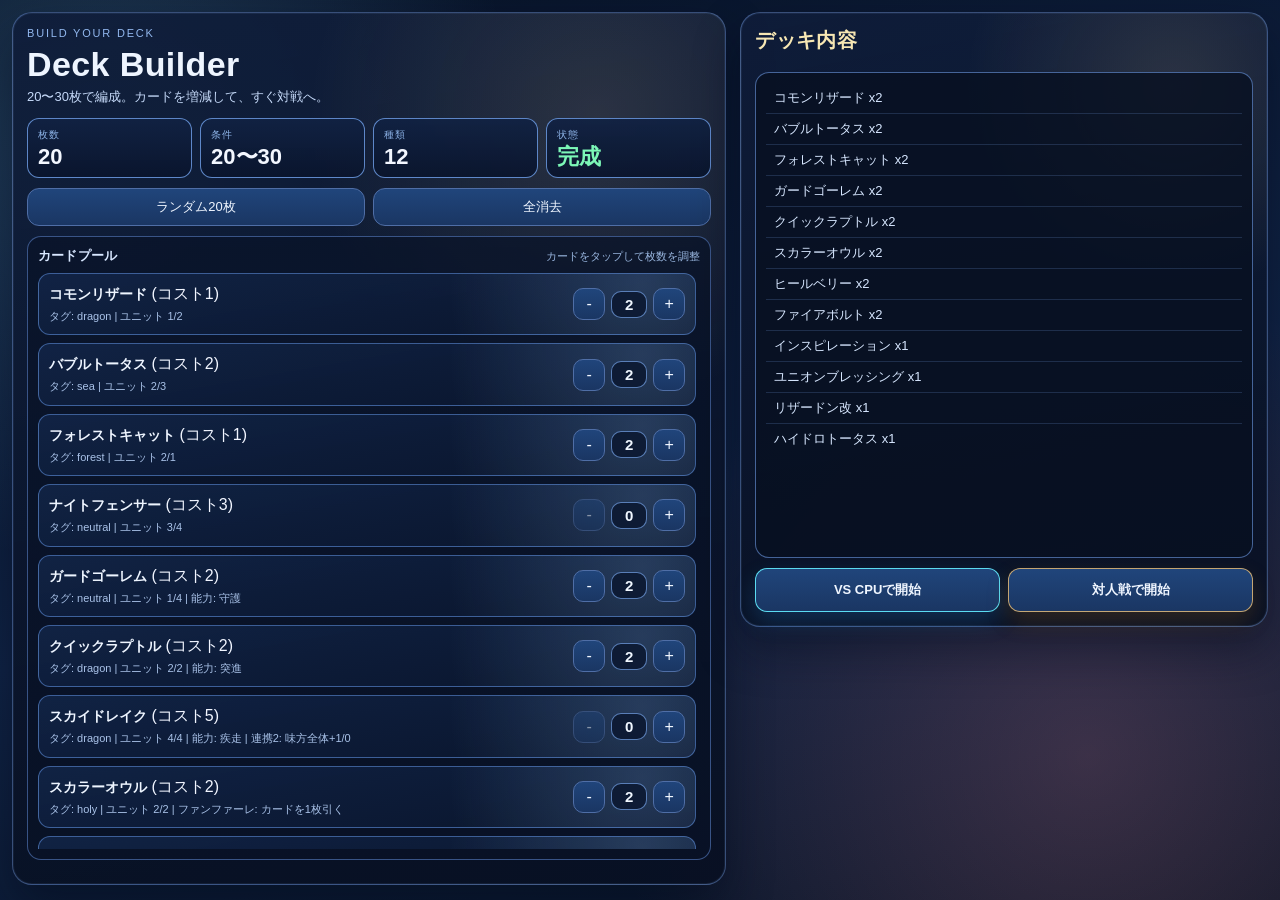
==== commit 30ee4117: "Polish battle UI and evolution deck rules" ====
--- a/battle.html
+++ b/battle.html
@@ -6,7 +6,7 @@
   <title>Monverse Battle</title>
   <link rel="stylesheet" href="style.css" />
 </head>
-<body>
+<body class="pageBattle">
   <div id="passOverlay" class="passOverlay hidden">
     <div class="passCard">
       <div id="passTitle" class="passTitle">プレイヤー交代</div>
@@ -21,16 +21,31 @@
       <div class="rotateText">バトルは横持ちだと見やすく、操作しやすくなります。</div>
     </div>
   </div>
-  <div id="battleScreen" class="app battleApp">
+  <div id="battleScreen" class="app battleApp compact">
     <section class="panel battleMainPanel">
       <div class="battleArena">
         <div class="status battleHud">
-          <div class="chip">ターン: <strong id="turn">1</strong></div>
-          <div class="chip">あなたHP: <strong id="playerHp">20</strong></div>
-          <div class="chip">相手HP: <strong id="enemyHp">20</strong></div>
-          <div class="chip">PP: <strong id="pp">1/1</strong></div>
+          <div class="chip chipTurn" title="ターン">
+            <span class="chipIcon" aria-hidden="true">⌛</span>
+            <strong id="turn">1</strong>
+          </div>
+          <div class="chip chipPlayerHp" title="あなたHP">
+            <span class="chipIcon" aria-hidden="true">🐱</span>
+            <strong id="playerHp">20</strong>
+          </div>
+          <div class="chip chipEnemyHp" title="相手HP">
+            <span class="chipIcon" aria-hidden="true">🐶</span>
+            <strong id="enemyHp">20</strong>
+          </div>
+          <div class="chip chipPp" title="PP">
+            <span class="chipIcon" aria-hidden="true">◆</span>
+            <strong id="pp">1/1</strong>
+          </div>
         </div>
-        <div class="chip missionChip">ミッション: <strong id="missionText">未設定</strong></div>
+        <div id="missionChip" class="chip missionChip" title="ミッション未設定">
+          <span class="chipIcon" aria-hidden="true">✦</span>
+          <strong id="missionText">-</strong>
+        </div>
 
         <div class="leaderRow leaderTop">
           <div id="enemyLeaderAvatar" class="leaderCard enemyLeader targetLeader"></div>
@@ -63,7 +78,8 @@
 
         <div class="actions">
           <button id="endTurnBtn">ターン終了</button>
-          <button id="resetBtn">構築に戻る</button>
+          <button id="resetBtn">戻る</button>
+          <button id="logOpenBtn" class="mobileLogBtn" type="button">ログ</button>
         </div>
       </div>
     </section>
@@ -74,6 +90,17 @@
     </section>
   </div>
 
+  <div id="logModal" class="logModal hidden">
+    <div id="logModalBackdrop" class="logModalBackdrop"></div>
+    <div class="logModalCard">
+      <div class="logModalHeader">
+        <h2>Battle Log</h2>
+        <button id="logCloseBtn" type="button">閉じる</button>
+      </div>
+      <div id="logModalBody" class="log"></div>
+    </div>
+  </div>
+
   <script src="cards.js"></script>
   <script src="game.js"></script>
 </body>
--- a/style.css
+++ b/style.css
@@ -93,6 +93,53 @@
   color: var(--text);
 }
 
+.battleHud .chip,
+.missionChip {
+  display: inline-flex;
+  align-items: center;
+  justify-content: center;
+  gap: 6px;
+  line-height: 1;
+}
+
+.chipIcon {
+  width: 22px;
+  height: 22px;
+  border-radius: 50%;
+  border: 1px solid rgba(168, 201, 255, 0.7);
+  display: grid;
+  place-items: center;
+  font-size: 12px;
+  background: linear-gradient(180deg, rgba(44, 78, 129, 0.86), rgba(24, 45, 79, 0.9));
+  box-shadow: inset 0 0 8px rgba(163, 206, 255, 0.2);
+}
+
+.chipTurn .chipIcon {
+  background: linear-gradient(180deg, rgba(81, 123, 193, 0.9), rgba(40, 71, 130, 0.92));
+}
+
+.chipPlayerHp .chipIcon {
+  background: linear-gradient(180deg, rgba(79, 144, 221, 0.9), rgba(29, 86, 149, 0.92));
+}
+
+.chipEnemyHp .chipIcon {
+  background: linear-gradient(180deg, rgba(191, 101, 123, 0.9), rgba(125, 43, 66, 0.92));
+}
+
+.chipPp .chipIcon {
+  background: linear-gradient(180deg, rgba(123, 164, 237, 0.9), rgba(54, 92, 159, 0.92));
+}
+
+.battleHud .chip strong,
+.missionChip strong {
+  font-size: 18px;
+  letter-spacing: 0.2px;
+}
+
+.chipPp strong {
+  font-size: 16px;
+}
+
 .statusGood {
   color: var(--good);
   font-weight: 700;
@@ -147,6 +194,11 @@
   inset: 0;
   background: radial-gradient(circle at 80% 20%, rgba(255, 255, 255, 0.14), transparent 50%);
   pointer-events: none;
+}
+
+.leaderCard::after {
+  content: none;
+  display: none;
 }
 
 .leaderCard.enemyLeader {
@@ -201,6 +253,55 @@
   font-size: 13px;
   font-weight: 700;
   color: #f7f9ff;
+}
+
+.mascotLeader {
+  width: 100%;
+  justify-content: flex-start;
+}
+
+.leaderMascot {
+  width: 48px;
+  height: 48px;
+  border-radius: 50%;
+  border: 1px solid rgba(255, 255, 255, 0.62);
+  box-shadow: inset 0 0 14px rgba(255, 255, 255, 0.14), 0 2px 8px rgba(0, 0, 0, 0.25);
+  background-size: cover;
+  background-position: center;
+  background-repeat: no-repeat;
+}
+
+.enemyMascot {
+  background-image: url("assets/leader-dog.svg");
+}
+
+.playerMascot {
+  background-image: url("assets/leader-cat.svg");
+}
+
+.leaderVitals {
+  display: inline-flex;
+  align-items: center;
+  gap: 6px;
+  margin-left: auto;
+  flex-shrink: 0;
+}
+
+.hpBadge {
+  display: inline-flex;
+  align-items: center;
+  justify-content: center;
+  min-width: 36px;
+  padding: 4px 8px;
+  line-height: 1;
+  white-space: nowrap;
+  border-radius: 999px;
+  border: 1px solid rgba(255, 232, 189, 0.68);
+  color: #fff4d6;
+  font-weight: 700;
+  text-shadow: 0 1px 0 rgba(0, 0, 0, 0.4);
+  text-align: center;
+  background: linear-gradient(180deg, rgba(143, 45, 62, 0.9), rgba(88, 28, 39, 0.9));
 }
 
 /* ===== arena ===== */
@@ -264,6 +365,31 @@
 .boardRow > *,
 .hand > * {
   flex: 0 0 auto;
+}
+
+#playerBoard.dropReady {
+  border-radius: 12px;
+  box-shadow: 0 0 0 2px rgba(111, 215, 255, 0.55), inset 0 0 20px rgba(89, 180, 255, 0.25);
+  background: linear-gradient(180deg, rgba(45, 91, 156, 0.22), rgba(17, 35, 67, 0.24));
+}
+
+.handCardCompact {
+  touch-action: pan-x;
+}
+
+.handCardCompact.dragSource {
+  opacity: 0.35;
+}
+
+.dragGhost {
+  position: fixed;
+  left: 0;
+  top: 0;
+  z-index: 9999;
+  margin: 0;
+  pointer-events: none;
+  transform: translate(-50%, -50%) scale(1.03);
+  filter: drop-shadow(0 8px 18px rgba(0, 0, 0, 0.45));
 }
 
 /* ===== cards ===== */
@@ -663,6 +789,235 @@
   white-space: pre-wrap;
 }
 
+/* ===== battle compact mode ===== */
+
+.battleApp.compact {
+  max-width: 1200px;
+  grid-template-columns: minmax(0, 1fr) 240px;
+  gap: 10px;
+}
+
+.battleApp.compact .panel {
+  padding: 8px;
+  border-radius: 12px;
+}
+
+.battleApp.compact .battleArena {
+  padding: 6px;
+  border-radius: 12px;
+}
+
+.battleApp.compact .status,
+.battleApp.compact .battleHud {
+  gap: 6px;
+  margin-bottom: 6px;
+}
+
+.battleApp.compact .chip {
+  padding: 6px 7px;
+  font-size: 12px;
+  border-radius: 8px;
+}
+
+.battleApp.compact .chipIcon {
+  width: 18px;
+  height: 18px;
+  font-size: 10px;
+}
+
+.battleApp.compact .battleHud .chip strong,
+.battleApp.compact .missionChip strong {
+  font-size: 15px;
+}
+
+.battleApp.compact .missionChip {
+  margin-bottom: 6px;
+  white-space: nowrap;
+  overflow: hidden;
+  text-overflow: ellipsis;
+  max-width: 124px;
+  justify-self: start;
+}
+
+.battleApp.compact .leaderRow {
+  gap: 6px;
+  margin-bottom: 6px;
+}
+
+.battleApp.compact .leaderTop {
+  margin-bottom: 5px;
+}
+
+.battleApp.compact .leaderBottom {
+  margin-top: 5px;
+  margin-bottom: 6px;
+}
+
+.battleApp.compact .leaderCard {
+  min-height: 74px;
+  padding: 6px;
+  border-radius: 10px;
+}
+
+.battleApp.compact .leaderFace {
+  width: 42px;
+  height: 42px;
+  font-size: 20px;
+}
+
+.battleApp.compact .leaderMascot {
+  width: 40px;
+  height: 40px;
+  font-size: 20px;
+}
+
+.battleApp.compact .hpBadge {
+  min-width: 32px;
+  padding: 3px 7px;
+  font-size: 13px;
+}
+
+.battleApp.compact .leaderInfo {
+  font-size: 11px;
+}
+
+.battleApp.compact .leaderName {
+  font-size: 12px;
+}
+
+.battleApp.compact .board {
+  gap: 6px;
+  margin-bottom: 6px;
+}
+
+.battleApp.compact .lane {
+  padding: 6px;
+  border-radius: 10px;
+  min-height: 84px;
+}
+
+.battleApp.compact .lane h3 {
+  margin: 0 0 4px;
+  font-size: 11px;
+}
+
+.battleApp.compact .handLane {
+  margin-bottom: 6px;
+}
+
+.battleApp.compact .boardRow,
+.battleApp.compact .hand {
+  gap: 6px;
+  padding-bottom: 2px;
+}
+
+.battleApp.compact .battleCard {
+  width: 100px;
+  min-height: 146px;
+  border-radius: 10px;
+  padding: 5px;
+  gap: 4px;
+}
+
+.battleApp.compact .cardName {
+  font-size: 9px;
+}
+
+.battleApp.compact .costOrb {
+  min-width: 22px;
+  height: 22px;
+  font-size: 11px;
+}
+
+.battleApp.compact .cardArt {
+  min-height: 56px;
+  padding: 5px;
+}
+
+.battleApp.compact .artSigil {
+  width: 20px;
+  height: 20px;
+  font-size: 10px;
+}
+
+.battleApp.compact .stat {
+  min-width: 22px;
+  font-size: 10px;
+}
+
+.battleApp.compact .keymark {
+  width: 14px;
+  height: 14px;
+  font-size: 9px;
+}
+
+.battleApp.compact .emptySlot {
+  width: 100px;
+  min-height: 146px;
+  font-size: 11px;
+}
+
+.battleApp.compact .hand {
+  min-height: 130px;
+  border-radius: 10px;
+  padding: 6px;
+}
+
+.battleApp.compact #hand .battleCard,
+.battleApp.compact .hand .battleCard {
+  width: 106px;
+  min-height: 152px;
+}
+
+.battleApp.compact .cardInspect {
+  margin-top: 4px;
+  min-height: 42px;
+  padding: 5px 7px;
+}
+
+.battleApp.compact .inspectTitle {
+  font-size: 11px;
+}
+
+.battleApp.compact .inspectText {
+  font-size: 10px;
+  line-height: 1.2;
+}
+
+.battleApp.compact .miniInfoBtn {
+  width: 18px;
+  height: 18px;
+  right: 5px;
+  bottom: 5px;
+}
+
+.battleApp.compact .actions {
+  gap: 6px;
+  margin-top: 6px;
+}
+
+.battleApp.compact .actions button {
+  min-height: 38px;
+  padding: 7px 10px;
+  font-size: 12px;
+}
+
+.battleApp.compact .evoBtn {
+  margin-top: 4px;
+}
+
+.battleApp.compact .battleLogPanel h1 {
+  font-size: 16px;
+  margin-bottom: 6px;
+}
+
+.battleApp.compact .log {
+  min-height: 440px;
+  max-height: 68vh;
+  padding: 8px;
+  font-size: 12px;
+}
+
 /* ===== title / intro ===== */
 
 .titleWrap {
@@ -826,6 +1181,10 @@
   display: none !important;
 }
 
+.modalOpen {
+  overflow: hidden;
+}
+
 .passCard {
   width: min(360px, 88vw);
   border: 1px solid #6688c7;
@@ -853,6 +1212,61 @@
   pointer-events: none;
 }
 
+.mobileLogBtn {
+  display: none;
+}
+
+.logModal {
+  position: fixed;
+  inset: 0;
+  z-index: 70;
+  display: grid;
+  place-items: center;
+}
+
+.logModal.hidden {
+  display: none;
+}
+
+.logModalBackdrop {
+  position: absolute;
+  inset: 0;
+  background: rgba(1, 7, 19, 0.76);
+}
+
+.logModalCard {
+  position: relative;
+  z-index: 1;
+  width: min(92vw, 560px);
+  max-height: min(82vh, 720px);
+  background: linear-gradient(180deg, rgba(11, 23, 48, 0.96), rgba(6, 14, 33, 0.97));
+  border: 1px solid #4a6aa0;
+  border-radius: 14px;
+  padding: 10px;
+  box-shadow: 0 18px 48px rgba(0, 0, 0, 0.48);
+  display: flex;
+  flex-direction: column;
+  gap: 8px;
+}
+
+.logModalHeader {
+  display: flex;
+  align-items: center;
+  justify-content: space-between;
+  gap: 8px;
+}
+
+.logModalHeader h2 {
+  margin: 0;
+  font-size: 18px;
+  color: #f7e7b3;
+}
+
+#logModalBody {
+  min-height: 200px;
+  max-height: calc(min(82vh, 720px) - 84px);
+}
+
 /* ===== scrollbars ===== */
 
 .boardRow::-webkit-scrollbar,
@@ -878,6 +1292,11 @@
     min-height: 180px;
     max-height: 240px;
   }
+
+  .battleApp.compact .log {
+    min-height: 170px;
+    max-height: 220px;
+  }
 }
 
 /* ===== smartphone portrait ===== */
@@ -890,6 +1309,33 @@
   .panel {
     padding: 8px;
     border-radius: 12px;
+  }
+
+  .battleApp,
+  .battleApp.compact {
+    grid-template-columns: 1fr;
+  }
+
+  .battleLogPanel {
+    display: none;
+  }
+
+  .mobileLogBtn {
+    position: fixed;
+    right: 10px;
+    bottom: calc(10px + env(safe-area-inset-bottom, 0px));
+    z-index: 25;
+    display: inline-flex;
+    align-items: center;
+    justify-content: center;
+    min-width: 56px;
+    min-height: 40px;
+    border-radius: 999px;
+    border: 1px solid #5a81c2;
+    background: linear-gradient(180deg, rgba(45, 87, 154, 0.96), rgba(25, 52, 98, 0.96));
+    box-shadow: 0 8px 18px rgba(2, 10, 24, 0.42);
+    font-size: 12px;
+    letter-spacing: 0.4px;
   }
 
   h1 {
@@ -1020,6 +1466,329 @@
     max-height: 180px;
     font-size: 11px;
   }
+
+  .battleApp.compact .leaderCard {
+    min-height: 68px;
+  }
+
+  .battleApp.compact .leaderFace {
+    width: 38px;
+    height: 38px;
+    font-size: 18px;
+  }
+
+  .battleApp.compact .battleCard,
+  .battleApp.compact .emptySlot {
+    width: 86px;
+    min-height: 122px;
+  }
+
+  .battleApp.compact #hand .battleCard,
+  .battleApp.compact .hand .battleCard {
+    width: 94px;
+    min-height: 130px;
+  }
+
+  .battleApp.compact .actions button {
+    min-height: 36px;
+  }
+
+  .battleApp.compact .log {
+    min-height: 120px;
+    max-height: 160px;
+  }
+
+  .logModalCard {
+    width: min(94vw, 560px);
+    max-height: 84vh;
+    padding: 9px;
+  }
+
+  .logModalHeader h2 {
+    font-size: 16px;
+  }
+
+  #logModalBody {
+    min-height: 180px;
+    max-height: calc(84vh - 80px);
+    font-size: 12px;
+  }
+
+  .battleApp.fitScreen,
+  .battleApp.fitScreen.compact {
+    gap: 0;
+  }
+
+  .battleApp.fitScreen .battleMainPanel {
+    padding: 4px;
+    border-radius: 10px;
+    height: calc(100vh - 8px);
+    height: calc(100dvh - 8px);
+    overflow: hidden;
+  }
+
+  .battleApp.fitScreen .battleArena {
+    height: 100%;
+    padding: 4px;
+    display: grid;
+    grid-template-rows: auto auto 1fr auto auto auto auto;
+    gap: 4px;
+    overflow: hidden;
+    position: relative;
+  }
+
+  .battleApp.fitScreen .battleArena > * {
+    min-height: 0;
+  }
+
+  .battleApp.fitScreen .status,
+  .battleApp.fitScreen .battleHud {
+    margin-bottom: 0;
+    gap: 4px;
+    grid-template-columns: repeat(4, minmax(0, 1fr));
+  }
+
+  .battleApp.fitScreen .chip {
+    padding: 4px 3px;
+    font-size: 10px;
+    border-radius: 7px;
+  }
+
+  .battleApp.fitScreen .battleHud .chip {
+    gap: 4px;
+  }
+
+  .battleApp.fitScreen .chipIcon {
+    width: 14px;
+    height: 14px;
+    font-size: 8px;
+    border-width: 1px;
+  }
+
+  .battleApp.fitScreen .chip strong {
+    font-size: 12px;
+  }
+
+  .battleApp.fitScreen .missionChip {
+    display: none;
+  }
+
+  .battleApp.fitScreen .leaderRow {
+    margin: 0;
+    gap: 4px;
+  }
+
+  .battleApp.fitScreen .battleHud {
+    grid-row: 1;
+  }
+
+  .battleApp.fitScreen .leaderTop {
+    grid-row: 2;
+  }
+
+  .battleApp.fitScreen .board {
+    grid-row: 3;
+  }
+
+  .battleApp.fitScreen .leaderBottom {
+    grid-row: 4;
+  }
+
+  .battleApp.fitScreen .handLane {
+    grid-row: 5;
+  }
+
+  .battleApp.fitScreen .cardInspect {
+    grid-row: 6;
+  }
+
+  .battleApp.fitScreen .actions {
+    grid-row: 7;
+  }
+
+  .battleApp.fitScreen .leaderCard {
+    min-height: 50px;
+    padding: 4px 8px 4px 6px;
+    border-radius: 9px;
+  }
+
+  .battleApp.fitScreen .leaderFace,
+  .battleApp.fitScreen .leaderMascot {
+    width: 30px;
+    height: 30px;
+    font-size: 16px;
+  }
+
+  .battleApp.fitScreen .leaderInfo,
+  .battleApp.fitScreen .leaderName {
+    font-size: 0;
+  }
+
+  .battleApp.fitScreen .leaderVitals {
+    gap: 4px;
+    margin-left: auto;
+  }
+
+  .battleApp.fitScreen .hpBadge {
+    min-width: 26px;
+    font-size: 11px;
+    padding: 2px 6px;
+    line-height: 1.1;
+  }
+
+  .battleApp.fitScreen .playerLeader .hpBadge {
+    background: linear-gradient(180deg, rgba(48, 105, 183, 0.9), rgba(22, 63, 122, 0.9));
+  }
+
+  .battleApp.fitScreen .board {
+    gap: 4px;
+    margin: 0;
+    min-height: 0;
+  }
+
+  .battleApp.fitScreen .lane {
+    min-height: 0;
+    padding: 4px;
+    border-radius: 9px;
+  }
+
+  .battleApp.fitScreen .lane h3 {
+    display: none;
+  }
+
+  .battleApp.fitScreen .boardRow {
+    min-height: 66px;
+  }
+
+  .battleApp.fitScreen .battleCard,
+  .battleApp.fitScreen .emptySlot {
+    width: 64px;
+    min-height: 90px;
+    padding: 3px;
+    border-radius: 8px;
+    gap: 3px;
+  }
+
+  .battleApp.fitScreen .cardName {
+    font-size: 8px;
+    max-height: 2.1em;
+  }
+
+  .battleApp.fitScreen .costOrb {
+    min-width: 16px;
+    height: 16px;
+    font-size: 9px;
+  }
+
+  .battleApp.fitScreen .cardArt {
+    min-height: 36px;
+    padding: 3px;
+  }
+
+  .battleApp.fitScreen .artSigil {
+    width: 13px;
+    height: 13px;
+    font-size: 8px;
+  }
+
+  .battleApp.fitScreen .cardBottom {
+    gap: 3px;
+  }
+
+  .battleApp.fitScreen .stat {
+    min-width: 16px;
+    font-size: 8px;
+    padding: 1px 2px;
+  }
+
+  .battleApp.fitScreen .keymark {
+    width: 11px;
+    height: 11px;
+    font-size: 7px;
+  }
+
+  .battleApp.fitScreen .evoBtn {
+    margin-top: 2px;
+    min-height: 0;
+    padding: 3px 2px;
+    font-size: 8px;
+  }
+
+  .battleApp.fitScreen .handLane {
+    margin: 0;
+    min-height: 0;
+  }
+
+  .battleApp.fitScreen .hand {
+    min-height: 86px;
+    padding: 4px;
+    border-radius: 8px;
+    gap: 4px;
+  }
+
+  .battleApp.fitScreen #hand .battleCard,
+  .battleApp.fitScreen .hand .battleCard {
+    width: 70px;
+    min-height: 96px;
+  }
+
+  .battleApp.fitScreen .miniInfoBtn {
+    width: 16px;
+    height: 16px;
+    right: 3px;
+    bottom: 3px;
+    font-size: 9px;
+  }
+
+  .battleApp.fitScreen .cardInspect {
+    display: block;
+    position: static;
+    margin: 0;
+    min-height: 24px;
+    padding: 2px 6px;
+    border-radius: 8px;
+    border: 1px solid rgba(107, 150, 221, 0.72);
+    background: rgba(6, 16, 35, 0.78);
+    box-shadow: inset 0 0 0 1px rgba(152, 191, 255, 0.08);
+  }
+
+  .battleApp.fitScreen .inspectTitle {
+    display: none;
+  }
+
+  .battleApp.fitScreen .inspectText {
+    font-size: 9px;
+    line-height: 1.2;
+    color: #d8e7ff;
+    display: -webkit-box;
+    -webkit-line-clamp: 1;
+    -webkit-box-orient: vertical;
+    overflow: hidden;
+  }
+
+  .battleApp.fitScreen .actions {
+    margin-top: 0;
+    gap: 4px;
+    padding-right: 0;
+  }
+
+  .battleApp.fitScreen .actions button {
+    min-height: 30px;
+    padding: 4px 8px;
+    font-size: 11px;
+  }
+
+  .battleApp.fitScreen #resetBtn {
+    flex-basis: auto;
+  }
+
+  .battleApp.fitScreen .mobileLogBtn {
+    right: 6px;
+    bottom: calc(52px + env(safe-area-inset-bottom, 0px));
+    min-width: 50px;
+    min-height: 34px;
+    font-size: 11px;
+  }
 }
 
 /* ===== small smartphone ===== */
@@ -1056,6 +1825,49 @@
 
   .cardText {
     font-size: 9px;
+  }
+
+  .battleApp.compact .battleCard,
+  .battleApp.compact .emptySlot {
+    width: 80px;
+    min-height: 114px;
+  }
+
+  .battleApp.compact #hand .battleCard,
+  .battleApp.compact .hand .battleCard {
+    width: 88px;
+    min-height: 122px;
+  }
+
+  .battleApp.compact.fitScreen .battleCard,
+  .battleApp.compact.fitScreen .emptySlot {
+    width: 60px;
+    min-height: 84px;
+  }
+
+  .battleApp.compact.fitScreen #hand .battleCard,
+  .battleApp.compact.fitScreen .hand .battleCard {
+    width: 66px;
+    min-height: 92px;
+  }
+
+  .battleApp.fitScreen .chipIcon {
+    width: 12px;
+    height: 12px;
+    font-size: 7px;
+  }
+
+  .battleApp.fitScreen .chip strong {
+    font-size: 11px;
+  }
+
+  .battleApp.fitScreen .cardInspect {
+    min-height: 22px;
+    padding: 2px 5px;
+  }
+
+  .battleApp.fitScreen .inspectText {
+    font-size: 8px;
   }
 }
 
@@ -1193,4 +2005,1295 @@
     font-size: 12px;
     padding: 7px 9px;
   }
-}
+
+  .battleApp.compact .battleCard,
+  .battleApp.compact .emptySlot {
+    width: 74px;
+    min-height: 102px;
+    padding: 4px;
+  }
+
+  .battleApp.compact #hand .battleCard,
+  .battleApp.compact .hand .battleCard {
+    width: 82px;
+    min-height: 110px;
+  }
+
+  .battleApp.compact .leaderFace {
+    width: 30px;
+    height: 30px;
+    font-size: 15px;
+  }
+
+  .battleApp.compact.fitScreen .battleMainPanel {
+    height: calc(100vh - 12px);
+    height: calc(100dvh - 12px);
+  }
+
+  .battleApp.compact.fitScreen .battleArena {
+    grid-template-rows: auto auto 1fr auto auto auto auto;
+  }
+
+  .battleApp.compact.fitScreen .missionChip,
+  .battleApp.compact.fitScreen .cardInspect {
+    display: none;
+  }
+
+  .battleApp.compact.fitScreen .battleCard,
+  .battleApp.compact.fitScreen .emptySlot {
+    width: 62px;
+    min-height: 86px;
+  }
+
+  .battleApp.compact.fitScreen #hand .battleCard,
+  .battleApp.compact.fitScreen .hand .battleCard {
+    width: 68px;
+    min-height: 92px;
+  }
+
+  .battleApp.compact.fitScreen .actions button {
+    min-height: 28px;
+    font-size: 10px;
+    padding: 3px 6px;
+  }
+
+  .battleApp.fitScreen .chipIcon {
+    width: 12px;
+    height: 12px;
+    font-size: 7px;
+  }
+}
+
+/* ===== app refresh: title + deck ===== */
+
+.pageTitle,
+.pageDeck {
+  font-family: "Hiragino Sans", "Yu Gothic", "Meiryo", sans-serif;
+}
+
+.pageTitle {
+  background:
+    radial-gradient(circle at 12% 12%, rgba(120, 210, 255, 0.24), transparent 38%),
+    radial-gradient(circle at 88% 88%, rgba(255, 121, 143, 0.22), transparent 40%),
+    linear-gradient(160deg, #060d1d 0%, #0f2142 52%, #091426 100%);
+}
+
+.pageTitle .titleWrap {
+  min-height: 100dvh;
+  padding: 16px;
+}
+
+.pageTitle .titlePanel {
+  width: min(980px, 100%);
+  border: 1px solid rgba(124, 176, 255, 0.42);
+  border-radius: 28px;
+  padding: clamp(18px, 3.6vw, 36px);
+  text-align: left;
+  background:
+    radial-gradient(circle at 86% 12%, rgba(255, 227, 152, 0.2), transparent 36%),
+    linear-gradient(170deg, rgba(14, 28, 56, 0.92), rgba(7, 15, 31, 0.95));
+  box-shadow:
+    0 28px 60px rgba(2, 9, 22, 0.55),
+    inset 0 0 0 1px rgba(170, 204, 255, 0.12);
+}
+
+.pageTitle .titleKicker {
+  margin: 0 0 10px;
+  font-size: 11px;
+  letter-spacing: 2px;
+  color: #9cc5ff;
+  text-transform: uppercase;
+}
+
+.pageTitle .titleMain {
+  margin: 0;
+  font-size: clamp(44px, 10vw, 102px);
+  line-height: 0.95;
+  letter-spacing: 2px;
+  color: #eaf3ff;
+  text-shadow: 0 8px 30px rgba(84, 168, 255, 0.35);
+}
+
+.pageTitle .titleSub {
+  margin: 12px 0 0;
+  max-width: 38ch;
+  color: #cde0ff;
+  font-size: clamp(14px, 2.2vw, 20px);
+  line-height: 1.5;
+}
+
+.pageTitle .titleStage {
+  margin-top: 20px;
+  width: 100%;
+  height: clamp(220px, 44vw, 360px);
+  border-radius: 24px;
+  border: 1px solid rgba(122, 170, 242, 0.45);
+  background:
+    radial-gradient(circle at 20% 15%, rgba(124, 213, 255, 0.2), transparent 36%),
+    radial-gradient(circle at 85% 78%, rgba(255, 138, 161, 0.18), transparent 30%),
+    linear-gradient(180deg, rgba(25, 42, 78, 0.78), rgba(11, 20, 40, 0.92));
+  box-shadow: inset 0 0 30px rgba(13, 22, 44, 0.66);
+}
+
+.pageTitle .titleOrb {
+  position: absolute;
+  border-radius: 999px;
+  filter: blur(2px);
+}
+
+.pageTitle .titleOrbA {
+  width: 90px;
+  height: 90px;
+  left: 14px;
+  top: 14px;
+  background: radial-gradient(circle, rgba(133, 223, 255, 0.8), rgba(95, 151, 255, 0.18));
+}
+
+.pageTitle .titleOrbB {
+  width: 120px;
+  height: 120px;
+  right: 22px;
+  top: 30px;
+  background: radial-gradient(circle, rgba(255, 197, 129, 0.76), rgba(255, 121, 152, 0.16));
+}
+
+.pageTitle .titleOrbC {
+  width: 70px;
+  height: 70px;
+  right: 90px;
+  bottom: 22px;
+  background: radial-gradient(circle, rgba(167, 171, 255, 0.72), rgba(129, 93, 255, 0.12));
+}
+
+.pageTitle .versusStage {
+  position: absolute;
+  inset: 0;
+  display: grid;
+  place-items: center;
+  grid-template-columns: 1fr auto 1fr;
+  gap: 18px;
+  padding: 14px;
+}
+
+.pageTitle .mascotCard {
+  display: grid;
+  justify-items: center;
+  gap: 8px;
+  padding: 12px;
+  border-radius: 20px;
+  border: 1px solid rgba(164, 203, 255, 0.45);
+  background: linear-gradient(170deg, rgba(22, 41, 74, 0.8), rgba(10, 21, 45, 0.88));
+  box-shadow: 0 10px 28px rgba(0, 0, 0, 0.3);
+}
+
+.pageTitle .mascotCard img {
+  width: clamp(100px, 18vw, 148px);
+  height: clamp(100px, 18vw, 148px);
+  border-radius: 50%;
+  border: 2px solid rgba(223, 238, 255, 0.75);
+}
+
+.pageTitle .mascotCard span {
+  font-size: 12px;
+  letter-spacing: 1px;
+  color: #dcecff;
+  font-weight: 700;
+}
+
+.pageTitle .catSide {
+  transform: rotate(-4deg);
+}
+
+.pageTitle .dogSide {
+  transform: rotate(4deg);
+}
+
+.pageTitle .vsBadge {
+  display: grid;
+  place-items: center;
+  width: 66px;
+  height: 66px;
+  border-radius: 50%;
+  border: 2px solid rgba(255, 227, 173, 0.75);
+  color: #fff3d2;
+  font-size: 20px;
+  font-weight: 800;
+  background: radial-gradient(circle at 35% 30%, #ffce74, #cf7c3f 58%, #8c4a1d);
+  box-shadow: 0 10px 26px rgba(0, 0, 0, 0.34);
+}
+
+.pageTitle .titleActions {
+  margin-top: 18px;
+  display: flex;
+  align-items: center;
+  gap: 12px;
+  flex-wrap: wrap;
+}
+
+.pageTitle .titleBtn {
+  min-width: 240px;
+  padding: 13px 18px;
+  border-radius: 14px;
+  text-align: center;
+  font-weight: 800;
+  letter-spacing: 0.4px;
+}
+
+.pageTitle .titleBtnPrimary {
+  border: 1px solid rgba(164, 228, 255, 0.8);
+  background: linear-gradient(180deg, #2f91d2, #1a5f9b);
+  box-shadow: 0 12px 26px rgba(20, 94, 162, 0.35);
+}
+
+.pageTitle .titleBtnPrimary:hover {
+  background: linear-gradient(180deg, #46a8e7, #2574b5);
+}
+
+.pageTitle .titleHint {
+  margin: 0;
+  color: #aec8ee;
+  font-size: 12px;
+}
+
+.pageDeck {
+  background:
+    radial-gradient(circle at 8% 16%, rgba(120, 203, 255, 0.22), transparent 30%),
+    radial-gradient(circle at 85% 84%, rgba(255, 146, 167, 0.2), transparent 36%),
+    linear-gradient(165deg, #071226 0%, #102345 54%, #081325 100%);
+}
+
+.pageDeck .deckApp {
+  max-width: 1280px;
+  grid-template-columns: minmax(0, 1.15fr) minmax(280px, 0.85fr);
+  gap: 14px;
+}
+
+.pageDeck .panel {
+  border-radius: 20px;
+  border: 1px solid rgba(121, 165, 238, 0.42);
+  background:
+    radial-gradient(circle at 82% 12%, rgba(255, 230, 170, 0.12), transparent 30%),
+    linear-gradient(170deg, rgba(15, 29, 58, 0.88), rgba(8, 16, 34, 0.94));
+  box-shadow:
+    0 22px 46px rgba(1, 9, 24, 0.45),
+    inset 0 0 0 1px rgba(153, 195, 255, 0.08);
+  padding: 14px;
+}
+
+.pageDeck .deckHeader h1 {
+  margin-bottom: 4px;
+  font-size: clamp(26px, 4vw, 34px);
+  color: #eef5ff;
+}
+
+.pageDeck .deckKicker {
+  margin: 0 0 6px;
+  font-size: 11px;
+  letter-spacing: 1.8px;
+  text-transform: uppercase;
+  color: #92b8ef;
+}
+
+.pageDeck .sub {
+  margin-bottom: 12px;
+  color: #c5d9f8;
+}
+
+.pageDeck .deckStats {
+  margin-bottom: 10px;
+  gap: 8px;
+}
+
+.pageDeck .deckChip {
+  display: grid;
+  gap: 4px;
+  justify-items: start;
+  padding: 9px 10px;
+  border-radius: 12px;
+  border-color: rgba(121, 171, 248, 0.75);
+  background: linear-gradient(180deg, rgba(17, 34, 67, 0.92), rgba(10, 21, 45, 0.94));
+}
+
+.pageDeck .deckChip strong {
+  font-size: 22px;
+  line-height: 1;
+  color: #f3f7ff;
+}
+
+.pageDeck .chipLabel {
+  font-size: 10px;
+  letter-spacing: 1px;
+  color: #8cb2e6;
+}
+
+.pageDeck #deckStatus.statusGood {
+  color: #7cf7b7;
+}
+
+.pageDeck #deckStatus.statusBad {
+  color: #ff9595;
+}
+
+.pageDeck .deckTools {
+  display: flex;
+  gap: 8px;
+  margin-bottom: 10px;
+}
+
+.pageDeck .deckTools button {
+  flex: 1;
+  min-height: 38px;
+  border-radius: 12px;
+}
+
+.pageDeck .deckCatalogLane {
+  min-height: 0;
+  padding: 10px;
+  border-radius: 14px;
+  border: 1px solid rgba(92, 132, 204, 0.58);
+  background: linear-gradient(180deg, rgba(9, 19, 40, 0.72), rgba(9, 18, 38, 0.84));
+}
+
+.pageDeck .deckSectionHead {
+  display: flex;
+  align-items: center;
+  justify-content: space-between;
+  gap: 10px;
+  margin-bottom: 8px;
+}
+
+.pageDeck .deckSectionHead h3 {
+  margin: 0;
+  font-size: 13px;
+  color: #d8e7ff;
+}
+
+.pageDeck .deckSectionHead span {
+  font-size: 11px;
+  color: #99b6df;
+}
+
+.pageDeck .catalog {
+  display: grid;
+  gap: 8px;
+  max-height: min(64vh, 720px);
+  overflow: auto;
+  padding-right: 4px;
+}
+
+.pageDeck .catalogRow {
+  display: grid;
+  grid-template-columns: 1fr auto;
+  gap: 10px;
+  align-items: center;
+  padding: 10px;
+  border-radius: 12px;
+  border: 1px solid rgba(97, 146, 225, 0.56);
+  background:
+    radial-gradient(circle at 92% 18%, rgba(146, 198, 255, 0.2), transparent 32%),
+    linear-gradient(170deg, rgba(18, 37, 72, 0.88), rgba(10, 21, 44, 0.94));
+}
+
+.pageDeck .catalogRow strong {
+  color: #eef5ff;
+  font-size: 14px;
+}
+
+.pageDeck .catalogMeta {
+  margin-top: 4px;
+  font-size: 11px;
+  color: #a9c2e8;
+  line-height: 1.4;
+}
+
+.pageDeck .catalogRowLocked {
+  border-color: rgba(186, 120, 134, 0.5);
+  background:
+    radial-gradient(circle at 92% 18%, rgba(255, 181, 193, 0.12), transparent 32%),
+    linear-gradient(170deg, rgba(55, 29, 42, 0.72), rgba(20, 13, 25, 0.88));
+}
+
+.pageDeck .catalogLock {
+  margin-top: 5px;
+  font-size: 10px;
+  color: #ffbfca;
+}
+
+.pageDeck .rowControls {
+  display: inline-flex;
+  align-items: center;
+  gap: 6px;
+}
+
+.pageDeck .rowControls button {
+  width: 32px;
+  height: 32px;
+  padding: 0;
+  border-radius: 10px;
+  font-size: 16px;
+  line-height: 1;
+}
+
+.pageDeck .qty {
+  min-width: 36px;
+  text-align: center;
+  font-weight: 800;
+  font-size: 15px;
+  color: #f0f7ff;
+  padding: 4px 8px;
+  border-radius: 10px;
+  border: 1px solid rgba(121, 168, 238, 0.7);
+  background: rgba(10, 23, 47, 0.82);
+}
+
+.pageDeck .deckSidePanel {
+  display: grid;
+  grid-template-rows: auto minmax(0, 1fr) auto;
+  gap: 10px;
+}
+
+.pageDeck .deckSummaryLog {
+  min-height: min(54vh, 560px);
+  max-height: min(62vh, 680px);
+  padding: 10px;
+  border-radius: 14px;
+  border-color: rgba(105, 148, 220, 0.64);
+  background: rgba(8, 16, 34, 0.82);
+}
+
+.pageDeck .deckSummaryLog > div {
+  padding: 6px 8px;
+  border-bottom: 1px solid rgba(103, 138, 200, 0.24);
+  font-size: 13px;
+  color: #d7e7ff;
+}
+
+.pageDeck .deckSummaryLog > div:last-child {
+  border-bottom: none;
+}
+
+.pageDeck .small {
+  color: #98b7e3;
+  font-size: 12px;
+}
+
+.pageDeck .deckLaunchActions {
+  display: grid;
+  grid-template-columns: 1fr 1fr;
+  gap: 8px;
+}
+
+.pageDeck .deckLaunchActions button {
+  min-height: 44px;
+  border-radius: 12px;
+  font-weight: 800;
+}
+
+.pageDeck #startGameBtn {
+  border-color: rgba(98, 237, 255, 0.9);
+  box-shadow: 0 10px 22px rgba(36, 134, 219, 0.24);
+}
+
+.pageDeck #startPvpBtn {
+  border-color: rgba(255, 203, 118, 0.74);
+  box-shadow: 0 10px 22px rgba(156, 100, 20, 0.24);
+}
+
+@media (max-width: 980px) {
+  .pageTitle .titlePanel {
+    border-radius: 22px;
+  }
+
+  .pageTitle .versusStage {
+    gap: 10px;
+  }
+
+  .pageDeck .deckApp {
+    grid-template-columns: 1fr;
+  }
+
+  .pageDeck .deckSummaryLog {
+    min-height: 220px;
+    max-height: 300px;
+  }
+}
+
+@media (max-width: 760px) {
+  .pageTitle .titleWrap {
+    padding: 10px;
+  }
+
+  .pageTitle .titlePanel {
+    padding: 14px;
+    border-radius: 18px;
+  }
+
+  .pageTitle .titleSub {
+    font-size: 14px;
+  }
+
+  .pageTitle .titleStage {
+    height: 220px;
+    border-radius: 16px;
+  }
+
+  .pageTitle .mascotCard {
+    padding: 8px;
+    border-radius: 14px;
+  }
+
+  .pageTitle .mascotCard img {
+    width: 82px;
+    height: 82px;
+  }
+
+  .pageTitle .vsBadge {
+    width: 48px;
+    height: 48px;
+    font-size: 16px;
+  }
+
+  .pageTitle .titleBtn {
+    min-width: 0;
+    width: 100%;
+  }
+
+  .pageDeck {
+    padding: 8px;
+  }
+
+  .pageDeck .panel {
+    padding: 10px;
+    border-radius: 14px;
+  }
+
+  .pageDeck .deckStats {
+    grid-template-columns: repeat(2, minmax(0, 1fr));
+  }
+
+  .pageDeck .deckChip strong {
+    font-size: 18px;
+  }
+
+  .pageDeck .deckTools {
+    gap: 6px;
+  }
+
+  .pageDeck .deckTools button,
+  .pageDeck .deckLaunchActions button {
+    min-height: 40px;
+    font-size: 12px;
+  }
+
+  .pageDeck .catalog {
+    max-height: 46vh;
+  }
+
+  .pageDeck .catalogRow {
+    padding: 8px;
+    gap: 8px;
+  }
+
+  .pageDeck .catalogRow strong {
+    font-size: 13px;
+  }
+
+  .pageDeck .catalogMeta {
+    font-size: 10px;
+  }
+
+  .pageDeck .rowControls button {
+    width: 30px;
+    height: 30px;
+  }
+
+  .pageDeck .qty {
+    min-width: 32px;
+    font-size: 13px;
+  }
+
+  .pageDeck .deckLaunchActions {
+    grid-template-columns: 1fr;
+  }
+}
+
+/* ===== battle smartphone reset ===== */
+
+@media (max-width: 760px) {
+  .battleApp.compact {
+    grid-template-columns: 1fr;
+    gap: 8px;
+  }
+
+  .battleApp.compact .battleMainPanel {
+    padding: 6px;
+    border-radius: 14px;
+  }
+
+  .battleApp.compact .battleArena {
+    display: flex;
+    flex-direction: column;
+    gap: 6px;
+    padding: 6px;
+    overflow: visible;
+  }
+
+  .battleApp.compact .status,
+  .battleApp.compact .battleHud {
+    grid-template-columns: repeat(4, minmax(0, 1fr));
+    gap: 4px;
+    margin-bottom: 0;
+  }
+
+  .battleApp.compact .chip {
+    min-height: 30px;
+    padding: 4px 5px;
+    border-radius: 9px;
+  }
+
+  .battleApp.compact .chipIcon {
+    width: 14px;
+    height: 14px;
+    font-size: 8px;
+  }
+
+  .battleApp.compact .battleHud .chip strong,
+  .battleApp.compact .missionChip strong {
+    font-size: 12px;
+  }
+
+  .battleApp.compact .missionChip {
+    display: none;
+  }
+
+  .battleApp.compact .leaderRow {
+    margin: 0;
+    gap: 4px;
+  }
+
+  .battleApp.compact .leaderTop,
+  .battleApp.compact .leaderBottom {
+    margin: 0;
+  }
+
+  .battleApp.compact .leaderCard {
+    min-height: 44px;
+    padding: 4px 6px;
+    border-radius: 10px;
+  }
+
+  .battleApp.compact .leaderMascot {
+    width: 28px;
+    height: 28px;
+  }
+
+  .battleApp.compact .leaderVitals {
+    gap: 4px;
+  }
+
+  .battleApp.compact .hpBadge {
+    min-width: 24px;
+    padding: 2px 6px;
+    font-size: 11px;
+  }
+
+  .battleApp.compact .board {
+    gap: 4px;
+    margin-bottom: 0;
+  }
+
+  .battleApp.compact .lane {
+    min-height: 0;
+    padding: 4px;
+    border-radius: 10px;
+  }
+
+  .battleApp.compact .lane h3 {
+    display: none;
+  }
+
+  .battleApp.compact .boardRow,
+  .battleApp.compact .hand {
+    gap: 4px;
+    overflow-x: auto;
+    overflow-y: hidden;
+    padding: 2px 0 4px;
+    scroll-snap-type: x proximity;
+    scroll-padding-left: 2px;
+    overscroll-behavior-x: contain;
+    -webkit-overflow-scrolling: touch;
+  }
+
+  .battleApp.compact .boardRow > *,
+  .battleApp.compact .hand > * {
+    scroll-snap-align: start;
+  }
+
+  .battleApp.compact .battleCard,
+  .battleApp.compact .emptySlot {
+    width: 68px;
+    min-height: 94px;
+    padding: 3px;
+    gap: 3px;
+    border-radius: 9px;
+  }
+
+  .battleApp.compact #hand .battleCard,
+  .battleApp.compact .hand .battleCard {
+    width: 72px;
+    min-height: 98px;
+  }
+
+  .battleApp.compact .cardName {
+    font-size: 8px;
+    max-height: 2.1em;
+  }
+
+  .battleApp.compact .costOrb {
+    min-width: 16px;
+    height: 16px;
+    font-size: 9px;
+  }
+
+  .battleApp.compact .cardArt {
+    min-height: 38px;
+    padding: 3px;
+  }
+
+  .battleApp.compact .artSigil {
+    width: 12px;
+    height: 12px;
+    font-size: 7px;
+  }
+
+  .battleApp.compact .cardBottom {
+    gap: 3px;
+  }
+
+  .battleApp.compact .stat {
+    min-width: 16px;
+    font-size: 8px;
+    padding: 1px 3px;
+  }
+
+  .battleApp.compact .keymark {
+    width: 11px;
+    height: 11px;
+    font-size: 7px;
+  }
+
+  .battleApp.compact .evoBtn {
+    margin-top: 2px;
+    min-height: 0;
+    padding: 3px 2px;
+    font-size: 8px;
+  }
+
+  .battleApp.compact .handLane {
+    margin: 0;
+  }
+
+  .battleApp.compact .hand {
+    min-height: 96px;
+    padding: 4px;
+    border-radius: 9px;
+  }
+
+  .battleApp.compact .miniInfoBtn {
+    width: 15px;
+    height: 15px;
+    right: 3px;
+    bottom: 3px;
+    font-size: 8px;
+  }
+
+  .battleApp.compact .cardInspect {
+    margin: 0;
+    min-height: 22px;
+    padding: 3px 6px;
+    border-radius: 8px;
+  }
+
+  .battleApp.compact .inspectTitle {
+    display: none;
+  }
+
+  .battleApp.compact .inspectText {
+    font-size: 9px;
+    line-height: 1.2;
+    white-space: nowrap;
+    overflow: hidden;
+    text-overflow: ellipsis;
+  }
+
+  .battleApp.compact .actions {
+    display: grid;
+    grid-template-columns: 1fr auto auto;
+    gap: 6px;
+    align-items: center;
+    margin-top: 0;
+  }
+
+  .battleApp.compact .actions button {
+    min-height: 34px;
+    padding: 0 10px;
+    font-size: 11px;
+    border-radius: 12px;
+  }
+
+  .battleApp.compact #endTurnBtn {
+    min-width: 0;
+  }
+
+  .battleApp.compact #resetBtn,
+  .battleApp.compact #logOpenBtn {
+    min-width: 52px;
+  }
+
+  .battleApp.compact .mobileLogBtn {
+    position: static;
+    right: auto;
+    bottom: auto;
+    display: inline-flex;
+    align-items: center;
+    justify-content: center;
+    margin: 0;
+    min-width: 52px;
+    min-height: 34px;
+    box-shadow: none;
+    font-size: 11px;
+  }
+
+  .battleApp.compact .battleLogPanel {
+    display: none;
+  }
+}
+
+@media (max-width: 430px) {
+  .battleApp.compact .battleCard,
+  .battleApp.compact .emptySlot {
+    width: 64px;
+    min-height: 90px;
+  }
+
+  .battleApp.compact #hand .battleCard,
+  .battleApp.compact .hand .battleCard {
+    width: 68px;
+    min-height: 94px;
+  }
+
+  .battleApp.compact .chip {
+    min-height: 28px;
+    padding: 3px 4px;
+  }
+
+  .battleApp.compact .battleHud .chip strong {
+    font-size: 11px;
+  }
+
+  .battleApp.compact .actions button {
+    min-height: 32px;
+    padding: 0 8px;
+    font-size: 10px;
+  }
+}
+
+/* ===== battle polish refresh ===== */
+
+.pageBattle {
+  font-family: "Hiragino Sans", "Yu Gothic", "Meiryo", sans-serif;
+  position: relative;
+  overflow-x: hidden;
+  background:
+    radial-gradient(circle at 18% 16%, rgba(86, 128, 255, 0.18), transparent 22%),
+    radial-gradient(circle at 84% 12%, rgba(255, 120, 135, 0.14), transparent 18%),
+    radial-gradient(circle at 52% 58%, rgba(84, 208, 255, 0.1), transparent 30%),
+    linear-gradient(180deg, #08101f 0%, #0a1731 42%, #091325 100%);
+}
+
+.pageBattle::before {
+  content: "";
+  position: fixed;
+  inset: 0;
+  pointer-events: none;
+  background:
+    radial-gradient(circle at 50% 36%, rgba(109, 179, 255, 0.18), transparent 28%),
+    linear-gradient(120deg, rgba(255, 255, 255, 0.03), transparent 40%, rgba(255, 255, 255, 0.02) 60%, transparent 72%);
+  mix-blend-mode: screen;
+  opacity: 0.9;
+}
+
+.pageBattle button {
+  font-family: inherit;
+}
+
+.pageBattle .battleMainPanel {
+  background:
+    linear-gradient(180deg, rgba(14, 26, 49, 0.88), rgba(8, 16, 33, 0.94)),
+    radial-gradient(circle at top, rgba(116, 176, 255, 0.1), transparent 36%);
+  border-color: rgba(101, 146, 217, 0.52);
+  box-shadow:
+    0 20px 48px rgba(3, 7, 20, 0.5),
+    inset 0 1px 0 rgba(255, 255, 255, 0.08);
+}
+
+.pageBattle .battleArena {
+  position: relative;
+  overflow: hidden;
+  isolation: isolate;
+  border-color: rgba(113, 170, 255, 0.52);
+  background:
+    radial-gradient(circle at 50% 48%, rgba(86, 135, 255, 0.22), transparent 32%),
+    radial-gradient(circle at 16% 18%, rgba(255, 130, 138, 0.16), transparent 18%),
+    radial-gradient(circle at 86% 82%, rgba(86, 220, 255, 0.12), transparent 20%),
+    linear-gradient(180deg, rgba(7, 18, 37, 0.92), rgba(8, 18, 35, 0.98));
+  box-shadow:
+    inset 0 0 0 1px rgba(171, 214, 255, 0.05),
+    inset 0 0 42px rgba(4, 9, 26, 0.72),
+    0 16px 38px rgba(2, 7, 18, 0.42);
+}
+
+.pageBattle .battleArena::before {
+  content: "";
+  position: absolute;
+  inset: -12%;
+  pointer-events: none;
+  background:
+    radial-gradient(circle at 50% 52%, rgba(117, 189, 255, 0.12), transparent 22%),
+    repeating-linear-gradient(
+      135deg,
+      rgba(255, 255, 255, 0.028),
+      rgba(255, 255, 255, 0.028) 2px,
+      transparent 2px,
+      transparent 14px
+    );
+  opacity: 0.72;
+  animation: battleArenaDrift 18s linear infinite;
+  z-index: 0;
+}
+
+.pageBattle .battleArena::after {
+  content: "";
+  position: absolute;
+  inset: 0;
+  pointer-events: none;
+  background:
+    linear-gradient(180deg, rgba(255, 255, 255, 0.05), transparent 22%, transparent 78%, rgba(255, 255, 255, 0.03)),
+    radial-gradient(circle at 50% 52%, rgba(255, 255, 255, 0.06), transparent 34%);
+  z-index: 0;
+}
+
+.pageBattle .battleArena > * {
+  position: relative;
+  z-index: 1;
+}
+
+.pageBattle .battleHud .chip,
+.pageBattle .missionChip {
+  border-color: rgba(123, 176, 255, 0.62);
+  background:
+    linear-gradient(180deg, rgba(12, 30, 61, 0.9), rgba(8, 19, 40, 0.94)),
+    radial-gradient(circle at top, rgba(146, 205, 255, 0.14), transparent 68%);
+  box-shadow:
+    inset 0 1px 0 rgba(255, 255, 255, 0.08),
+    0 10px 18px rgba(4, 10, 26, 0.28);
+  backdrop-filter: blur(8px);
+}
+
+.pageBattle .battleHud .chip strong,
+.pageBattle .missionChip strong {
+  text-shadow: 0 0 12px rgba(153, 208, 255, 0.22);
+}
+
+.pageBattle .leaderCard {
+  backdrop-filter: blur(10px);
+  box-shadow:
+    inset 0 1px 0 rgba(255, 255, 255, 0.1),
+    0 12px 28px rgba(3, 8, 22, 0.34);
+}
+
+.pageBattle .leaderCard.enemyLeader {
+  box-shadow:
+    inset 0 1px 0 rgba(255, 240, 240, 0.08),
+    0 14px 28px rgba(55, 13, 20, 0.32);
+}
+
+.pageBattle .leaderCard.playerLeader {
+  box-shadow:
+    inset 0 1px 0 rgba(233, 247, 255, 0.09),
+    0 14px 28px rgba(8, 28, 68, 0.3);
+}
+
+.pageBattle .leaderMascot {
+  box-shadow:
+    inset 0 0 16px rgba(255, 255, 255, 0.18),
+    0 0 0 2px rgba(255, 255, 255, 0.07),
+    0 6px 16px rgba(0, 0, 0, 0.28);
+}
+
+.pageBattle .hpBadge {
+  min-width: 34px;
+  background:
+    linear-gradient(180deg, rgba(242, 132, 149, 0.96), rgba(131, 41, 58, 0.94)),
+    radial-gradient(circle at 30% 22%, rgba(255, 255, 255, 0.16), transparent 50%);
+  box-shadow:
+    inset 0 1px 0 rgba(255, 255, 255, 0.16),
+    0 8px 16px rgba(73, 18, 29, 0.28);
+}
+
+.pageBattle .playerLeader .hpBadge {
+  background:
+    linear-gradient(180deg, rgba(109, 176, 255, 0.96), rgba(34, 78, 144, 0.94)),
+    radial-gradient(circle at 30% 22%, rgba(255, 255, 255, 0.14), transparent 50%);
+  box-shadow:
+    inset 0 1px 0 rgba(255, 255, 255, 0.16),
+    0 8px 16px rgba(15, 35, 77, 0.28);
+}
+
+.pageBattle .lane {
+  position: relative;
+  overflow: hidden;
+  background:
+    linear-gradient(180deg, rgba(10, 20, 39, 0.74), rgba(7, 14, 28, 0.82)),
+    radial-gradient(circle at center, rgba(110, 174, 255, 0.08), transparent 55%);
+  box-shadow:
+    inset 0 0 0 1px rgba(160, 205, 255, 0.03),
+    inset 0 18px 28px rgba(255, 255, 255, 0.015);
+}
+
+.pageBattle .enemyLane::before,
+.pageBattle .playerLane::before {
+  content: "";
+  position: absolute;
+  inset: 0;
+  pointer-events: none;
+  opacity: 0.9;
+}
+
+.pageBattle .enemyLane::before {
+  background: linear-gradient(90deg, rgba(188, 75, 98, 0.1), transparent 30%, transparent 70%, rgba(188, 75, 98, 0.08));
+}
+
+.pageBattle .playerLane::before {
+  background: linear-gradient(90deg, rgba(76, 148, 227, 0.12), transparent 30%, transparent 70%, rgba(76, 148, 227, 0.08));
+}
+
+.pageBattle .boardRow,
+.pageBattle .hand {
+  padding-right: 8px;
+}
+
+.pageBattle .battleCard {
+  border-color: rgba(124, 171, 248, 0.68);
+  background:
+    linear-gradient(180deg, rgba(35, 59, 106, 0.95), rgba(15, 27, 51, 0.97)),
+    radial-gradient(circle at top, rgba(153, 215, 255, 0.1), transparent 60%);
+  box-shadow:
+    0 10px 22px rgba(4, 10, 28, 0.34),
+    inset 0 1px 0 rgba(255, 255, 255, 0.08);
+}
+
+.pageBattle .battleCard::after {
+  content: "";
+  position: absolute;
+  inset: 0;
+  pointer-events: none;
+  background: linear-gradient(145deg, rgba(255, 255, 255, 0.18), transparent 28%, transparent 72%, rgba(255, 255, 255, 0.05));
+}
+
+.pageBattle .battleCard:hover {
+  transform: translateY(-3px);
+  box-shadow:
+    0 14px 28px rgba(4, 10, 28, 0.42),
+    0 0 18px rgba(106, 170, 255, 0.16);
+}
+
+.pageBattle .emptySlot {
+  border-color: rgba(94, 138, 209, 0.7);
+  background:
+    linear-gradient(180deg, rgba(12, 23, 44, 0.76), rgba(8, 17, 34, 0.92)),
+    radial-gradient(circle at center, rgba(110, 174, 255, 0.07), transparent 58%);
+}
+
+.pageBattle .costOrb,
+.pageBattle .stat,
+.pageBattle .miniInfoBtn {
+  box-shadow:
+    inset 0 1px 0 rgba(255, 255, 255, 0.16),
+    0 4px 10px rgba(4, 10, 26, 0.24);
+}
+
+.pageBattle .cardInspect {
+  background:
+    linear-gradient(180deg, rgba(8, 18, 36, 0.96), rgba(5, 12, 24, 0.98)),
+    radial-gradient(circle at 30% 0, rgba(111, 180, 255, 0.08), transparent 45%);
+  border-color: rgba(102, 152, 230, 0.68);
+  box-shadow:
+    inset 0 1px 0 rgba(255, 255, 255, 0.06),
+    0 10px 20px rgba(2, 8, 20, 0.28);
+}
+
+.pageBattle .inspectText {
+  color: #eef5ff;
+  letter-spacing: 0.01em;
+}
+
+.pageBattle .actions button {
+  box-shadow:
+    inset 0 1px 0 rgba(255, 255, 255, 0.09),
+    0 10px 20px rgba(4, 10, 26, 0.24);
+}
+
+.pageBattle #endTurnBtn {
+  background:
+    linear-gradient(180deg, rgba(52, 140, 255, 0.96), rgba(26, 76, 167, 0.98)),
+    radial-gradient(circle at 50% 0, rgba(255, 255, 255, 0.16), transparent 40%);
+  border-color: rgba(116, 218, 255, 0.95);
+  text-shadow: 0 0 12px rgba(209, 241, 255, 0.24);
+}
+
+.pageBattle #resetBtn,
+.pageBattle #logOpenBtn {
+  background:
+    linear-gradient(180deg, rgba(26, 49, 88, 0.96), rgba(16, 30, 53, 0.98)),
+    radial-gradient(circle at top, rgba(152, 202, 255, 0.08), transparent 62%);
+}
+
+@keyframes battleArenaDrift {
+  0% {
+    transform: translate3d(-1.5%, 0, 0) rotate(0deg);
+  }
+  50% {
+    transform: translate3d(1.5%, -1%, 0) rotate(0.4deg);
+  }
+  100% {
+    transform: translate3d(-1.5%, 0, 0) rotate(0deg);
+  }
+}
+
+@media (max-width: 760px) {
+  .pageBattle .battleApp.compact .battleMainPanel {
+    padding: 5px;
+    border-radius: 14px;
+  }
+
+  .pageBattle .battleApp.compact .battleArena {
+    gap: 5px;
+    padding: 5px;
+    border-radius: 12px;
+  }
+
+  .pageBattle .battleApp.compact .chip {
+    min-height: 28px;
+    padding: 3px 4px;
+  }
+
+  .pageBattle .battleApp.compact .chipIcon {
+    width: 13px;
+    height: 13px;
+    font-size: 8px;
+  }
+
+  .pageBattle .battleApp.compact .battleHud .chip strong {
+    font-size: 11px;
+  }
+
+  .pageBattle .battleApp.compact .leaderCard {
+    min-height: 42px;
+    padding: 4px 8px;
+  }
+
+  .pageBattle .battleApp.compact .leaderMascot {
+    width: 29px;
+    height: 29px;
+  }
+
+  .pageBattle .battleApp.compact .hpBadge {
+    min-width: 28px;
+    padding: 2px 6px;
+    font-size: 11px;
+  }
+
+  .pageBattle .battleApp.compact .boardRow,
+  .pageBattle .battleApp.compact .hand {
+    gap: 5px;
+    padding: 2px 8px 5px 0;
+    scrollbar-width: none;
+  }
+
+  .pageBattle .battleApp.compact .boardRow::-webkit-scrollbar,
+  .pageBattle .battleApp.compact .hand::-webkit-scrollbar {
+    display: none;
+  }
+
+  .pageBattle .battleApp.compact .battleCard,
+  .pageBattle .battleApp.compact .emptySlot {
+    width: 66px;
+    min-height: 92px;
+    border-radius: 10px;
+  }
+
+  .pageBattle .battleApp.compact #hand .battleCard,
+  .pageBattle .battleApp.compact .hand .battleCard {
+    width: 70px;
+    min-height: 96px;
+  }
+
+  .pageBattle .battleApp.compact .cardInspect {
+    min-height: 34px;
+    padding: 4px 8px;
+    border-radius: 9px;
+  }
+
+  .pageBattle .battleApp.compact .inspectText {
+    font-size: 10px;
+    line-height: 1.28;
+    white-space: normal;
+    overflow: hidden;
+    text-overflow: clip;
+    display: -webkit-box;
+    -webkit-line-clamp: 2;
+    -webkit-box-orient: vertical;
+    word-break: break-word;
+  }
+
+  .pageBattle .battleApp.compact .actions {
+    grid-template-columns: minmax(0, 1fr) auto auto;
+    gap: 5px;
+  }
+
+  .pageBattle .battleApp.compact .actions button {
+    min-height: 32px;
+    padding: 0 9px;
+    font-size: 10px;
+    border-radius: 11px;
+  }
+
+  .pageBattle .battleApp.compact #resetBtn,
+  .pageBattle .battleApp.compact #logOpenBtn,
+  .pageBattle .battleApp.compact .mobileLogBtn {
+    min-width: 46px;
+  }
+}
+
+@media (max-width: 430px) {
+  .pageBattle .battleApp.compact .battleCard,
+  .pageBattle .battleApp.compact .emptySlot {
+    width: 62px;
+    min-height: 88px;
+  }
+
+  .pageBattle .battleApp.compact #hand .battleCard,
+  .pageBattle .battleApp.compact .hand .battleCard {
+    width: 66px;
+    min-height: 92px;
+  }
+
+  .pageBattle .battleApp.compact .cardName {
+    font-size: 8px;
+  }
+
+  .pageBattle .battleApp.compact .inspectText {
+    font-size: 9px;
+  }
+}
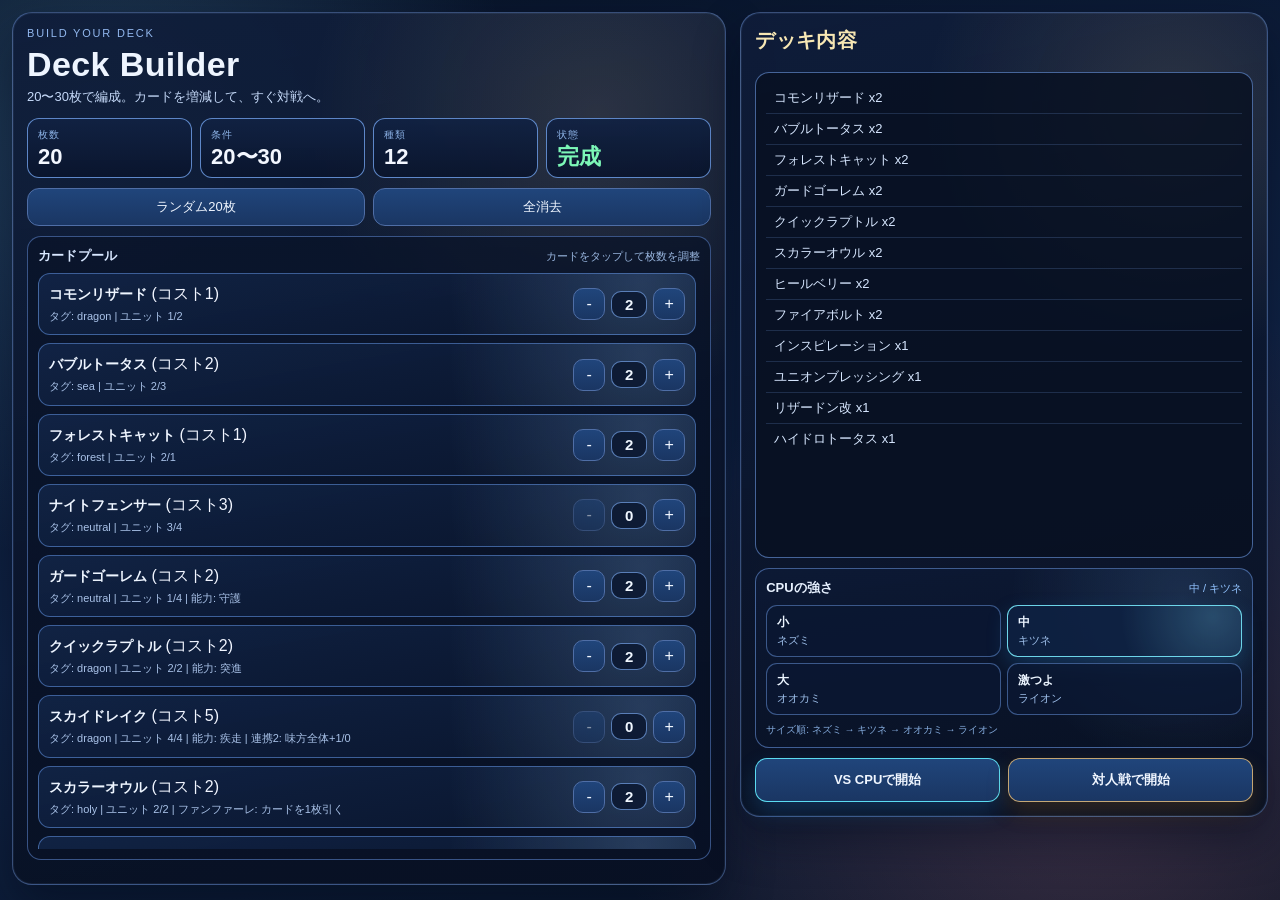
==== commit 91a0b37e: "Enhance battle UX and strengthen lion CPU" ====
--- a/battle.html
+++ b/battle.html
@@ -46,6 +46,10 @@
           <span class="chipIcon" aria-hidden="true">✦</span>
           <strong id="missionText">-</strong>
         </div>
+        <div id="resultBanner" class="resultBanner hidden" aria-live="polite">
+          <strong id="resultMain">決着！</strong>
+          <span id="resultSub">勝敗がここに表示されます</span>
+        </div>
 
         <div class="leaderRow leaderTop">
           <div id="enemyLeaderAvatar" class="leaderCard enemyLeader targetLeader"></div>
@@ -53,7 +57,7 @@
 
         <div class="board">
           <div class="lane enemyLane">
-            <h3>相手の場</h3>
+            <h3>相手の場 <span id="enemyHandCount" class="handCountBadge">手札 0</span></h3>
             <div id="enemyBoard"></div>
           </div>
           <div class="lane playerLane">
--- a/style.css
+++ b/style.css
@@ -102,6 +102,12 @@
   line-height: 1;
 }
 
+.missionChip {
+  width: 100%;
+  justify-content: flex-start;
+  min-width: 0;
+}
+
 .chipIcon {
   width: 22px;
   height: 22px;
@@ -134,6 +140,60 @@
 .missionChip strong {
   font-size: 18px;
   letter-spacing: 0.2px;
+}
+
+.missionChip strong {
+  min-width: 0;
+  font-size: 13px;
+  white-space: nowrap;
+  overflow: hidden;
+  text-overflow: ellipsis;
+}
+
+.resultBanner {
+  display: flex;
+  align-items: center;
+  justify-content: space-between;
+  gap: 8px;
+  margin-bottom: 8px;
+  border-radius: 10px;
+  border: 1px solid rgba(119, 162, 235, 0.65);
+  background: linear-gradient(180deg, rgba(14, 30, 59, 0.88), rgba(9, 20, 42, 0.92));
+  padding: 7px 10px;
+  box-shadow: inset 0 1px 0 rgba(255, 255, 255, 0.08);
+}
+
+.resultBanner strong {
+  font-size: 14px;
+  letter-spacing: 0.2px;
+}
+
+.resultBanner span {
+  font-size: 12px;
+  color: #d7e6ff;
+}
+
+.resultBanner.resultWin {
+  border-color: rgba(117, 232, 179, 0.78);
+  background: linear-gradient(180deg, rgba(24, 77, 66, 0.9), rgba(11, 46, 40, 0.94));
+}
+
+.resultBanner.resultWin strong {
+  color: #b8ffe0;
+}
+
+.resultBanner.resultLose {
+  border-color: rgba(243, 140, 140, 0.75);
+  background: linear-gradient(180deg, rgba(88, 40, 52, 0.92), rgba(55, 24, 32, 0.94));
+}
+
+.resultBanner.resultLose strong {
+  color: #ffd0d0;
+}
+
+.resultBanner.resultPvp {
+  border-color: rgba(143, 202, 255, 0.76);
+  background: linear-gradient(180deg, rgba(36, 71, 117, 0.9), rgba(18, 40, 75, 0.94));
 }
 
 .chipPp strong {
@@ -304,6 +364,32 @@
   background: linear-gradient(180deg, rgba(143, 45, 62, 0.9), rgba(88, 28, 39, 0.9));
 }
 
+.orderBadge {
+  display: inline-flex;
+  align-items: center;
+  justify-content: center;
+  min-width: 38px;
+  padding: 4px 8px;
+  line-height: 1;
+  white-space: nowrap;
+  border-radius: 999px;
+  border: 1px solid rgba(180, 210, 255, 0.62);
+  color: #f2f8ff;
+  font-size: 11px;
+  font-weight: 700;
+  text-shadow: 0 1px 0 rgba(0, 0, 0, 0.35);
+}
+
+.orderBadge.orderFirst {
+  border-color: rgba(132, 226, 255, 0.78);
+  background: linear-gradient(180deg, rgba(42, 129, 182, 0.92), rgba(24, 75, 121, 0.94));
+}
+
+.orderBadge.orderSecond {
+  border-color: rgba(246, 199, 124, 0.72);
+  background: linear-gradient(180deg, rgba(154, 108, 41, 0.9), rgba(104, 69, 24, 0.92));
+}
+
 /* ===== arena ===== */
 
 .battleArena {
@@ -347,6 +433,21 @@
   font-size: 12px;
   color: #c8d6fa;
   letter-spacing: 0.2px;
+}
+
+.handCountBadge {
+  display: inline-flex;
+  align-items: center;
+  justify-content: center;
+  margin-left: 6px;
+  padding: 2px 7px;
+  border-radius: 999px;
+  border: 1px solid rgba(125, 168, 238, 0.72);
+  background: rgba(15, 33, 63, 0.72);
+  color: #e4efff;
+  font-size: 10px;
+  font-weight: 700;
+  line-height: 1.2;
 }
 
 .boardRow,
@@ -839,6 +940,20 @@
   justify-self: start;
 }
 
+.battleApp.compact .resultBanner {
+  margin-bottom: 6px;
+  padding: 5px 8px;
+  border-radius: 9px;
+}
+
+.battleApp.compact .resultBanner strong {
+  font-size: 12px;
+}
+
+.battleApp.compact .resultBanner span {
+  font-size: 10px;
+}
+
 .battleApp.compact .leaderRow {
   gap: 6px;
   margin-bottom: 6px;
@@ -875,6 +990,12 @@
   min-width: 32px;
   padding: 3px 7px;
   font-size: 13px;
+}
+
+.battleApp.compact .orderBadge {
+  min-width: 32px;
+  padding: 3px 7px;
+  font-size: 10px;
 }
 
 .battleApp.compact .leaderInfo {
@@ -1573,6 +1694,20 @@
     display: none;
   }
 
+  .battleApp.fitScreen .resultBanner {
+    margin-bottom: 0;
+    padding: 3px 6px;
+    border-radius: 8px;
+  }
+
+  .battleApp.fitScreen .resultBanner strong {
+    font-size: 10px;
+  }
+
+  .battleApp.fitScreen .resultBanner span {
+    font-size: 9px;
+  }
+
   .battleApp.fitScreen .leaderRow {
     margin: 0;
     gap: 4px;
@@ -1634,6 +1769,12 @@
     font-size: 11px;
     padding: 2px 6px;
     line-height: 1.1;
+  }
+
+  .battleApp.fitScreen .orderBadge {
+    min-width: 24px;
+    padding: 2px 6px;
+    font-size: 9px;
   }
 
   .battleApp.fitScreen .playerLeader .hpBadge {
@@ -2477,6 +2618,88 @@
   font-size: 12px;
 }
 
+.pageDeck .cpuDifficultyPanel {
+  display: grid;
+  gap: 8px;
+  padding: 10px;
+  border-radius: 14px;
+  border: 1px solid rgba(106, 150, 224, 0.56);
+  background:
+    radial-gradient(circle at 86% 16%, rgba(122, 190, 255, 0.14), transparent 38%),
+    linear-gradient(172deg, rgba(13, 26, 54, 0.86), rgba(8, 17, 36, 0.9));
+}
+
+.pageDeck .cpuDifficultyHead {
+  display: flex;
+  align-items: baseline;
+  justify-content: space-between;
+  gap: 10px;
+}
+
+.pageDeck .cpuDifficultyHead strong {
+  font-size: 13px;
+  color: #e7f1ff;
+}
+
+.pageDeck #cpuDifficultyCurrent {
+  font-size: 11px;
+  color: #92c3ff;
+}
+
+.pageDeck .cpuDifficultyPicker {
+  display: grid;
+  grid-template-columns: repeat(2, minmax(0, 1fr));
+  gap: 6px;
+}
+
+.pageDeck .cpuDifficultyOption {
+  position: relative;
+  display: grid;
+  gap: 2px;
+  padding: 8px 10px;
+  border-radius: 11px;
+  border: 1px solid rgba(96, 139, 208, 0.56);
+  background: rgba(11, 24, 50, 0.78);
+  cursor: pointer;
+  transition: border-color 140ms ease, transform 140ms ease, box-shadow 140ms ease, background 140ms ease;
+}
+
+.pageDeck .cpuDifficultyOption:hover {
+  border-color: rgba(147, 197, 255, 0.72);
+  transform: translateY(-1px);
+}
+
+.pageDeck .cpuDifficultyOption input {
+  position: absolute;
+  opacity: 0;
+  pointer-events: none;
+}
+
+.pageDeck .cpuDifficultySize {
+  font-size: 12px;
+  font-weight: 800;
+  color: #ecf5ff;
+}
+
+.pageDeck .cpuDifficultyAnimal {
+  font-size: 11px;
+  color: #9fc0eb;
+}
+
+.pageDeck .cpuDifficultyOption.isActive {
+  border-color: rgba(122, 237, 255, 0.88);
+  background:
+    radial-gradient(circle at 88% 22%, rgba(130, 223, 255, 0.22), transparent 44%),
+    rgba(14, 34, 67, 0.88);
+  box-shadow: 0 8px 20px rgba(40, 136, 212, 0.25);
+}
+
+.pageDeck .cpuDifficultyHint {
+  margin: 0;
+  font-size: 10px;
+  color: #86addf;
+}
+
 .pageDeck .deckLaunchActions {
   display: grid;
   grid-template-columns: 1fr 1fr;
@@ -2610,6 +2833,15 @@
   .pageDeck .qty {
     min-width: 32px;
     font-size: 13px;
+  }
+
+  .pageDeck .cpuDifficultyPanel {
+    padding: 9px;
+    gap: 7px;
+  }
+
+  .pageDeck .cpuDifficultyPicker {
+    grid-template-columns: 1fr;
   }
 
   .pageDeck .deckLaunchActions {
@@ -2663,7 +2895,10 @@
   }
 
   .battleApp.compact .missionChip {
-    display: none;
+    display: inline-flex;
+    min-height: 28px;
+    padding: 4px 8px;
+    border-radius: 9px;
   }
 
   .battleApp.compact .leaderRow {
@@ -3198,6 +3433,33 @@
     font-size: 11px;
   }
 
+  .pageBattle .battleApp.compact .missionChip {
+    display: inline-flex;
+    width: 100%;
+    min-height: 26px;
+    padding: 4px 8px;
+    border-radius: 10px;
+  }
+
+  .pageBattle .battleApp.compact .missionChip strong {
+    font-size: 10px;
+    line-height: 1.2;
+  }
+
+  .pageBattle .battleApp.compact .resultBanner {
+    margin-bottom: 2px;
+    padding: 4px 8px;
+    border-radius: 8px;
+  }
+
+  .pageBattle .battleApp.compact .resultBanner strong {
+    font-size: 10px;
+  }
+
+  .pageBattle .battleApp.compact .resultBanner span {
+    font-size: 9px;
+  }
+
   .pageBattle .battleApp.compact .leaderCard {
     min-height: 42px;
     padding: 4px 8px;
@@ -3247,14 +3509,14 @@
 
   .pageBattle .battleApp.compact .inspectText {
     font-size: 10px;
-    line-height: 1.28;
+    line-height: 1.3;
     white-space: normal;
-    overflow: hidden;
-    text-overflow: clip;
-    display: -webkit-box;
-    -webkit-line-clamp: 2;
-    -webkit-box-orient: vertical;
+    overflow-wrap: anywhere;
     word-break: break-word;
+    display: block;
+    max-height: 7.8em;
+    overflow-y: auto;
+    padding-right: 2px;
   }
 
   .pageBattle .battleApp.compact .actions {
@@ -3296,4 +3558,8 @@
   .pageBattle .battleApp.compact .inspectText {
     font-size: 9px;
   }
-}
+
+  .pageBattle .battleApp.compact .missionChip strong {
+    font-size: 9px;
+  }
+}
